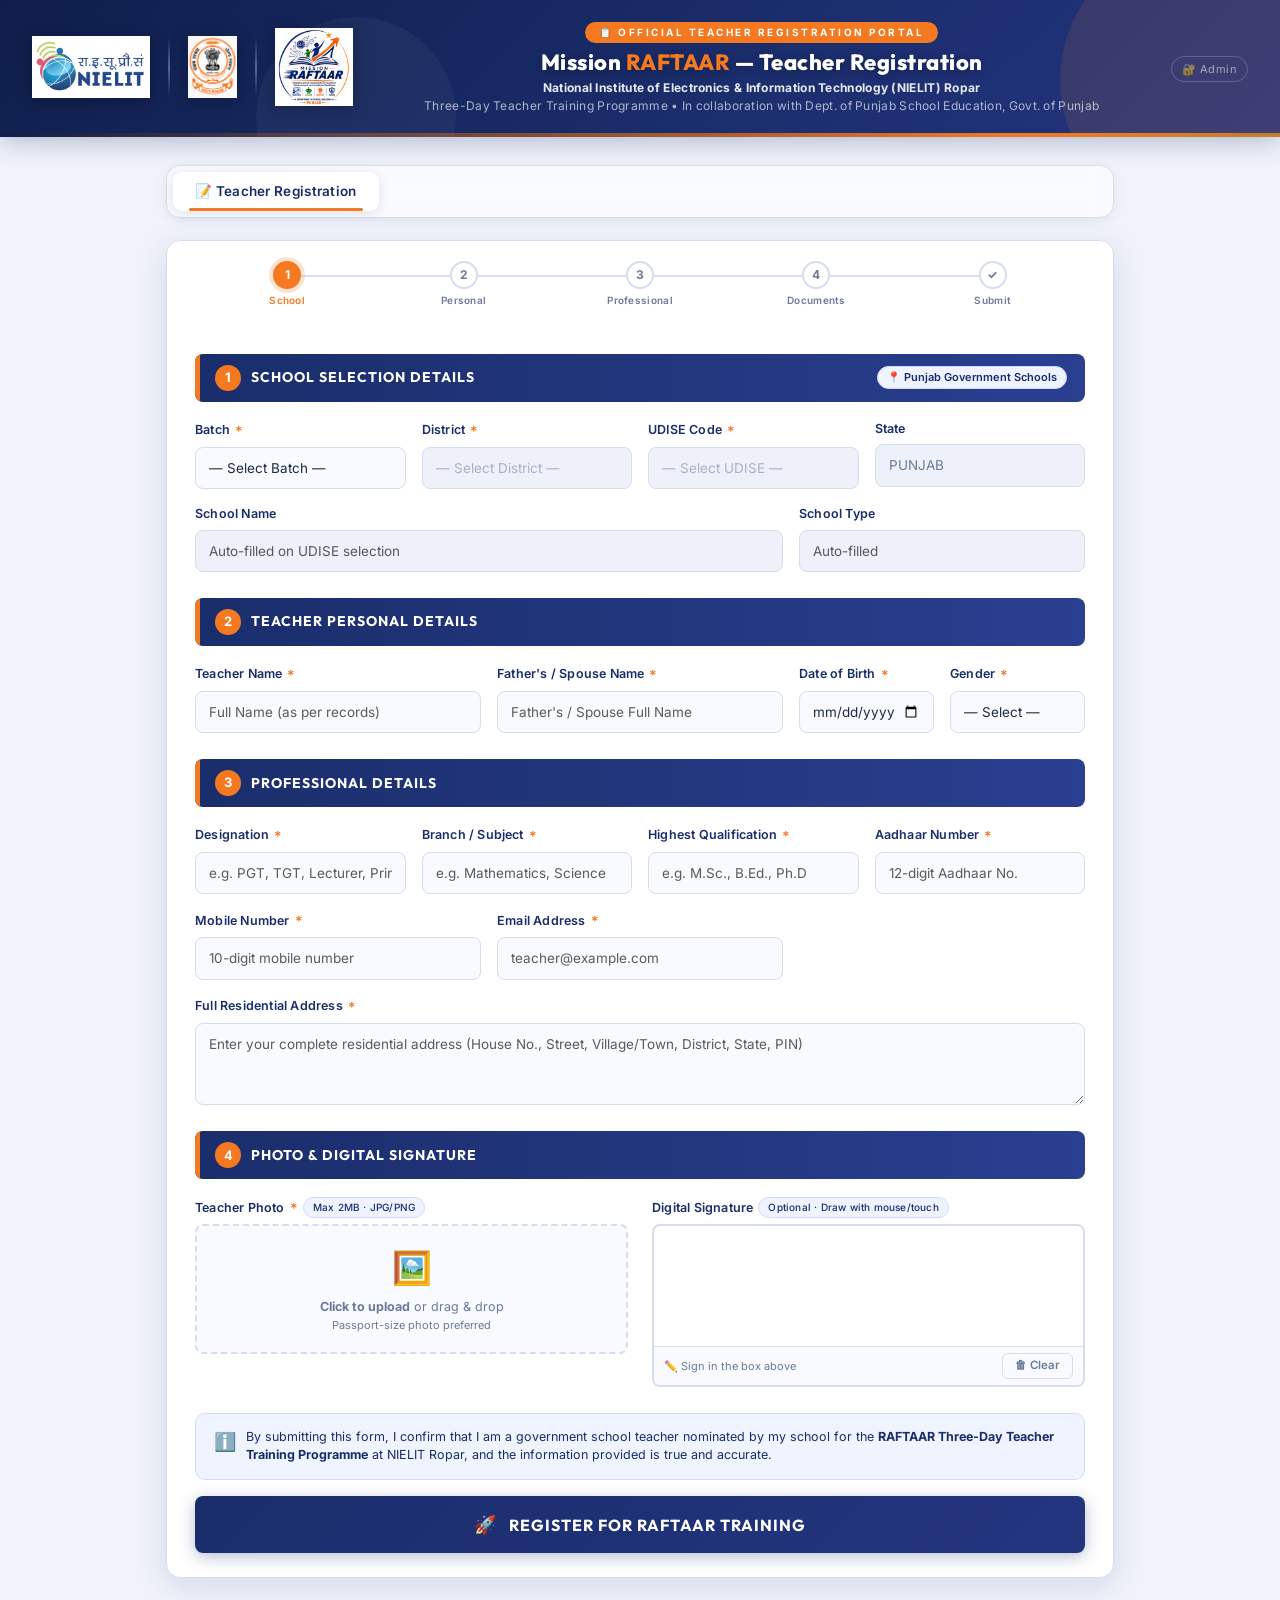
==== index.html @ 3b81f4ef "Initial commit" ====
﻿<!DOCTYPE html>
<html lang="en">

<head>
  <meta charset="UTF-8">
  <meta name="viewport" content="width=device-width, initial-scale=1.0">
  <title>Mission RAFTAAR — Teacher Registration Portal | NIELIT Ropar</title>
  <meta name="description"
    content="NIELIT Ropar — RAFTAAR (Robotics and AI Framework for Teachers' Advancement and Academia Readiness). Official teacher registration portal for Three-Day Training Programme in collaboration with Department of Punjab School Education, Govt. of Punjab.">

  <link href="https://cdn.jsdelivr.net/npm/bootstrap@5.3.0/dist/css/bootstrap.min.css" rel="stylesheet">
  <link href="style.css" rel="stylesheet">

  <script src="https://cdnjs.cloudflare.com/ajax/libs/html2pdf.js/0.10.1/html2pdf.bundle.min.js"></script>
  <script src="https://cdn.jsdelivr.net/npm/xlsx/dist/xlsx.full.min.js"></script>
</head>

<body>

  <!-- ══════════════════════════════════════════
       PAGE HEADER
  ══════════════════════════════════════════ -->
  <header class="portal-header">
    <div class="header-inner">
      <!-- Logos -->
      <div class="header-logos">
        <img src="NIELIT-Logo.png" alt="NIELIT Logo" class="nielit-logo">
        <div class="header-divider"></div>
        <img src="pbgovtlogo.png" alt="Punjab Govt Logo"
          style="height:62px; object-fit:contain; filter:drop-shadow(0 2px 8px rgba(0,0,0,0.3)); transition:transform 0.3s ease;"
          onmouseover="this.style.transform='scale(1.07)'" onmouseout="this.style.transform='scale(1)'">
        <div class="header-divider"></div>
        <img src="Raftaarlogo.png" alt="Mission Raftaar Logo" class="raftaar-logo">
      </div>

      <!-- Title -->
      <div class="header-text">
        <div class="header-badge">📋 Official Teacher Registration Portal</div>
        <div class="header-title">
          Mission <span>RAFTAAR</span> — Teacher Registration
        </div>
        <div class="header-sub">
          <strong style="color:rgba(255,255,255,0.9);">National Institute of Electronics &amp; Information Technology
            (NIELIT) Ropar</strong><br>
          Three-Day Teacher Training Programme &bull; In collaboration with Dept. of Punjab School Education, Govt. of
          Punjab
        </div>
      </div>

      <!-- Admin link (right) -->
      <div class="header-admin-link">
        <a href="#" data-bs-toggle="modal" data-bs-target="#loginModal" id="adminLoginTrigger">
          🔐 Admin
        </a>
      </div>
    </div>
    <div class="header-stripe"></div>
  </header>

  <!-- ══════════════════════════════════════════
       MAIN CONTENT
  ══════════════════════════════════════════ -->
  <main class="portal-main">
    <div id="pdfWrapper" style="position:absolute;left:-10000px;top:0;z-index:-1;opacity:1;pointer-events:none;">

      <div id="pdfTemplate" style="
           width:794px;
           height:1122px;
           overflow:hidden;
           background:#ffffff;
           color:#18233f;
           font-family:Arial,Helvetica,sans-serif;
           margin:0;
           padding:0;
           box-sizing:border-box;
           display:flex;
           flex-direction:column;
         ">

        <!-- TOP BRAND STRIPE -->
        <div
          style="height:7px;flex:0 0 7px;background:linear-gradient(90deg,#172d6b 0%,#1f4c98 42%,#f47920 72%,#2d8c3e 100%);">
        </div>

        <!-- OFFICIAL HEADER -->
        <div
          style="padding:12px 22px 10px;border-bottom:2px solid #172d6b;background:#f5f8fd;display:flex;align-items:center;gap:14px;flex:0 0 auto;">
          <div style="width:105px;height:72px;display:flex;align-items:center;justify-content:flex-start;">
            <img src="NIELIT-Logo.png" alt="NIELIT" style="max-width:100%;max-height:72px;object-fit:contain;"
              crossorigin="anonymous">
          </div>
          <div style="flex:1;text-align:center;line-height:1.3;">
            <div style="font-size:15px;font-weight:800;color:#172d6b;">National Institute of Electronics &amp;
              Information Technology (NIELIT) Ropar</div>
            <div style="font-size:8.3px;color:#56627a;margin-top:2px;text-transform:uppercase;letter-spacing:.65px;">
              Ministry of Electronics &amp; Information Technology, Government of India</div>
            <div style="font-size:8.3px;color:#56627a;margin-top:2px;">In collaboration with Department of Punjab School
              Education, Government of Punjab</div>
            <div
              style="margin:7px auto 3px;display:inline-block;background:#172d6b;color:#fff;padding:5px 20px;border-radius:3px;font-size:10.2px;font-weight:800;letter-spacing:1.65px;">
              NOMINATION FORM</div>
            <div style="font-size:8.7px;color:#f47920;font-weight:700;">RAFTAAR —Robotics &amp; AI Framework for
              Teachers' Advancement &amp; Academia Readiness</div>
            <div style="font-size:7.5px;color:#5d6980;margin-top:1px;">Three-Day Teacher Training Programme</div>
          </div>
          <div style="width:105px;height:72px;display:flex;align-items:center;justify-content:flex-end;">
            <img src="pbgovtlogo.png" alt="Punjab Government" style="max-width:90px;max-height:72px;object-fit:contain;"
              crossorigin="anonymous">
          </div>
        </div>

        <!-- DOCUMENT META -->
        <div
          style="margin:10px 22px 0;border:1px solid #cfd8e8;border-radius:3px;overflow:hidden;display:grid;grid-template-columns:1.25fr .75fr 1fr;background:#fff;">
          <div style="padding:7px 11px;background:#eef3fb;border-right:1px solid #cfd8e8;">
            <div style="font-size:7.2px;color:#6b768c;text-transform:uppercase;letter-spacing:1px;font-weight:700;">
              Submission ID</div>
            <div id="pdfId" style="font-size:12.2px;color:#172d6b;font-weight:800;margin-top:2px;"></div>
          </div>
          <div style="padding:7px 11px;background:#fff8f1;border-right:1px solid #cfd8e8;">
            <div style="font-size:7.2px;color:#6b768c;text-transform:uppercase;letter-spacing:1px;font-weight:700;">
              Training Batch</div>
            <div id="pdfBatch" style="font-size:12.2px;color:#e26d12;font-weight:800;margin-top:2px;"></div>
          </div>
          <div style="padding:7px 11px;background:#f1faf3;display:flex;align-items:center;justify-content:center;">
            <div
              style="font-size:7.8px;color:#2d8c3e;text-transform:uppercase;letter-spacing:1px;font-weight:800;text-align:center;">
              Implementation Partner - NIELIT Ropar</div>
          </div>
        </div>

        <!-- BODY -->
        <div style="padding:14px 22px 14px;display:flex;flex-direction:column;gap:16px;flex:1;min-height:0;">

          <!-- PERSONAL DETAILS + PHOTO -->
          <div style="display:grid;grid-template-columns:1fr 124px;gap:10px;">
            <div style="border:1px solid #cbd6e7;border-radius:3px;overflow:hidden;">
              <div
                style="background:#172d6b;color:#fff;padding:8px 12px;font-size:11px;font-weight:800;letter-spacing:1.45px;text-transform:uppercase;">
                01 &nbsp; Personal Details</div>
              <table style="width:100%;border-collapse:collapse;font-size:12px;">
                <tr style="background:#f5f8fc;">
                  <td
                    style="width:31%;padding:10px 10px;border-bottom:1px solid #d9e1ed;border-right:1px solid #d9e1ed;font-weight:700;color:#4a566c;">
                    Teacher Name</td>
                  <td id="pdfName"
                    style="padding:10px 10px;border-bottom:1px solid #d9e1ed;font-weight:800;color:#172d6b;"></td>
                </tr>
                <tr>
                  <td
                    style="padding:10px 10px;border-bottom:1px solid #d9e1ed;border-right:1px solid #d9e1ed;font-weight:700;color:#4a566c;">
                    Father's / Spouse Name</td>
                  <td id="pdfFather" style="padding:10px 10px;border-bottom:1px solid #d9e1ed;"></td>
                </tr>
                <tr style="background:#f5f8fc;">
                  <td
                    style="padding:10px 10px;border-bottom:1px solid #d9e1ed;border-right:1px solid #d9e1ed;font-weight:700;color:#4a566c;">
                    Date of Birth</td>
                  <td id="pdfDob" style="padding:10px 10px;border-bottom:1px solid #d9e1ed;"></td>
                </tr>
                <tr>
                  <td style="padding:10px 10px;border-right:1px solid #d9e1ed;font-weight:700;color:#4a566c;">Gender
                  </td>
                  <td id="pdfGender" style="padding:10px 10px;"></td>
                </tr>
              </table>
            </div>
            <!-- CANDIDATE PHOTO -->
            <div style="border:1px solid #cbd6e7;border-radius:3px;padding:5px;background:#fbfcff;text-align:center;">
              <div
                style="height:160px;border:1.8px solid #172d6b;background:#edf2fa;overflow:hidden;display:flex;align-items:center;justify-content:center;">
                <img id="pdfPhoto" src="" alt="Candidate Photo"
                  style="width:100%;height:100%;object-fit:cover;display:none;">
                <div id="pdfPhotoPlaceholder" style="font-size:8px;color:#6b768c;font-weight:700;letter-spacing:1px;">
                  CANDIDATE PHOTO</div>
              </div>
              <div style="font-size:7.4px;color:#172d6b;font-weight:800;letter-spacing:1.2px;margin-top:4px;">PHOTOGRAPH
              </div>
            </div>
          </div>

          <!-- PROFESSIONAL DETAILS -->
          <div style="border:1px solid #f0c49e;border-radius:3px;overflow:hidden;">
            <div
              style="background:#f47920;color:#fff;padding:8px 12px;font-size:11px;font-weight:800;letter-spacing:1.45px;text-transform:uppercase;">
              02 &nbsp; Professional Details</div>
            <table style="width:100%;border-collapse:collapse;font-size:11.5px;">
              <tr style="background:#fff9f3;">
                <td
                  style="width:17%;padding:10px 10px;border-bottom:1px solid #f1d8c0;border-right:1px solid #f1d8c0;font-weight:700;color:#4a566c;">
                  Designation</td>
                <td id="pdfDesignation"
                  style="width:33%;padding:10px 10px;border-bottom:1px solid #f1d8c0;border-right:1px solid #f1d8c0;">
                </td>
                <td
                  style="width:17%;padding:10px 10px;border-bottom:1px solid #f1d8c0;border-right:1px solid #f1d8c0;font-weight:700;color:#4a566c;">
                  Branch / Subject</td>
                <td id="pdfSubject" style="width:33%;padding:10px 10px;border-bottom:1px solid #f1d8c0;"></td>
              </tr>
              <tr>
                <td
                  style="padding:10px 10px;border-bottom:1px solid #f1d8c0;border-right:1px solid #f1d8c0;font-weight:700;color:#4a566c;">
                  Highest Qualification</td>
                <td id="pdfQualification"
                  style="padding:10px 10px;border-bottom:1px solid #f1d8c0;border-right:1px solid #f1d8c0;"></td>
                <td
                  style="padding:10px 10px;border-bottom:1px solid #f1d8c0;border-right:1px solid #f1d8c0;font-weight:700;color:#4a566c;">
                  Aadhaar No.</td>
                <td id="pdfAadhaar" style="padding:10px 10px;border-bottom:1px solid #f1d8c0;"></td>
              </tr>
              <tr style="background:#fff9f3;">
                <td
                  style="padding:10px 10px;border-bottom:1px solid #f1d8c0;border-right:1px solid #f1d8c0;font-weight:700;color:#4a566c;">
                  Mobile Number</td>
                <td id="pdfMobile"
                  style="padding:10px 10px;border-bottom:1px solid #f1d8c0;border-right:1px solid #f1d8c0;"></td>
                <td
                  style="padding:10px 10px;border-bottom:1px solid #f1d8c0;border-right:1px solid #f1d8c0;font-weight:700;color:#4a566c;">
                  Email Address</td>
                <td id="pdfEmail" style="padding:10px 10px;border-bottom:1px solid #f1d8c0;"></td>
              </tr>
              <tr>
                <td style="padding:10px 10px;border-right:1px solid #f1d8c0;font-weight:700;color:#4a566c;">Full Address
                </td>
                <td id="pdfAddress" colspan="3" style="padding:10px 10px;"></td>
              </tr>
            </table>
          </div>

          <!-- SCHOOL DETAILS -->
          <div style="border:1px solid #cbd6e7;border-radius:3px;overflow:hidden;">
            <div
              style="background:#172d6b;color:#fff;padding:8px 12px;font-size:11px;font-weight:800;letter-spacing:1.45px;text-transform:uppercase;">
              03 &nbsp; School &amp; Location Details</div>
            <table style="width:100%;border-collapse:collapse;font-size:11.5px;">
              <tr style="background:#f5f8fc;">
                <td
                  style="width:17%;padding:10px 10px;border-bottom:1px solid #d9e1ed;border-right:1px solid #d9e1ed;font-weight:700;color:#4a566c;">
                  State</td>
                <td
                  style="width:33%;padding:10px 10px;border-bottom:1px solid #d9e1ed;border-right:1px solid #d9e1ed;font-weight:700;">
                  PUNJAB</td>
                <td
                  style="width:17%;padding:10px 10px;border-bottom:1px solid #d9e1ed;border-right:1px solid #d9e1ed;font-weight:700;color:#4a566c;">
                  District</td>
                <td id="pdfDistrict"
                  style="width:33%;padding:10px 10px;border-bottom:1px solid #d9e1ed;font-weight:800;color:#172d6b;">
                </td>
              </tr>
              <tr>
                <td
                  style="padding:10px 10px;border-bottom:1px solid #d9e1ed;border-right:1px solid #d9e1ed;font-weight:700;color:#4a566c;">
                  UDISE Code</td>
                <td id="pdfUdise"
                  style="padding:10px 10px;border-bottom:1px solid #d9e1ed;border-right:1px solid #d9e1ed;font-family:monospace;">
                </td>
                <td
                  style="padding:10px 10px;border-bottom:1px solid #d9e1ed;border-right:1px solid #d9e1ed;font-weight:700;color:#4a566c;">
                  School Type</td>
                <td id="pdfSchoolType" style="padding:10px 10px;border-bottom:1px solid #d9e1ed;"></td>
              </tr>
              <tr style="background:#f5f8fc;">
                <td style="padding:10px 10px;border-right:1px solid #d9e1ed;font-weight:700;color:#4a566c;">School Name
                </td>
                <td id="pdfSchoolName" colspan="3" style="padding:10px 10px;font-weight:800;color:#172d6b;"></td>
              </tr>
            </table>
          </div>

          <!-- DECLARATION + SIGNATURE -->
          <div
            style="border:1px solid #cbd6e7;border-radius:3px;overflow:hidden;display:flex;flex-direction:column;flex:1;min-height:0;">
            <div
              style="background:#172d6b;color:#fff;padding:8px 12px;font-size:11px;font-weight:800;letter-spacing:1.45px;text-transform:uppercase;flex:0 0 auto;">
              04 &nbsp; Declaration &amp; Candidate Signature</div>
            <div style="flex:1;display:flex;gap:18px;padding:14px 16px;background:#fafcff;min-height:0;">
              <div style="flex:1;font-size:11.5px;line-height:1.72;color:#364157;align-self:flex-end;">
                <div style="font-weight:800;color:#172d6b;font-size:12px;margin-bottom:6px;">Candidate Declaration</div>
                <p style="margin:0 0 8px;">I hereby declare that the information provided above is true and correct to
                  the best of my knowledge. I am a government school teacher duly nominated by my school for the
                  <strong>RAFTAAR Three-Day Teacher Training Programme</strong> at NIELIT Ropar. I consent to the use of
                  this information for official training records.
                </p>
                <p style="margin:0;color:#667188;font-size:9.5px;">This is a system-generated document. The candidate's
                  captured signature is shown for record purposes; no physical signature is required for verification
                  purposes.</p>
              </div>
              <div style="width:205px;display:flex;flex-direction:column;justify-content:flex-end;align-items:center;">
                <div style="font-size:7.6px;color:#69758a;font-weight:700;letter-spacing:.8px;margin-bottom:4px;">
                  DIGITAL RECORD OF CANDIDATE SIGNATURE</div>
                <div
                  style="width:210px;height:90px;border:1.5px solid #172d6b;background:#fff;display:flex;align-items:center;justify-content:center;overflow:hidden;border-radius:3px;">
                  <img id="pdfSig" src="" alt="Candidate Signature"
                    style="max-width:206px;max-height:86px;object-fit:contain;display:none;">
                  <div id="pdfSigPlaceholder" style="font-size:7.8px;color:#8a95a8;font-weight:700;text-align:center;">
                    SIGNATURE NOT AVAILABLE</div>
                </div>
                <div
                  style="width:210px;border-top:1px solid #172d6b;margin-top:5px;padding-top:4px;text-align:center;font-size:8px;color:#172d6b;font-weight:800;letter-spacing:.8px;">
                  Candidate's Signature</div>
              </div>
            </div>
          </div>

        </div><!-- /body -->

        <!-- FOOTER -->
        <div style="background:#172d6b;color:#fff;text-align:center;font-size:7.8px;padding:10px 12px;flex:0 0 auto;">
          <strong>NIELIT Ropar • RAFTAAR Teacher Training Programme • Punjab School Education Dept.</strong>
          &nbsp;|&nbsp; System-generated nomination record &nbsp;|&nbsp; nielit.in
        </div>
        <div style="height:5px;flex:0 0 5px;background:linear-gradient(90deg,#f47920,#2d8c3e,#172d6b);"></div>

      </div>
    </div>


    <!-- TAB BAR -->
    <ul class="portal-tabs nav" id="portalTab" role="tablist">
      <li class="nav-item">
        <button class="nav-link active" id="form-tab" data-bs-toggle="tab" data-bs-target="#form-pane" role="tab">
          📝 Teacher Registration
        </button>
      </li>
      <li class="nav-item d-none" id="adminTabContainer">
        <button class="nav-link" id="admin-tab" data-bs-toggle="tab" data-bs-target="#admin-pane" role="tab"
          onclick="loadSubmissions()">
          🛡️ Admin Panel
        </button>
      </li>
    </ul>

    <!-- =========================================================
       PROFESSIONAL NOMINATION PDF — A4 SINGLE PAGE
       Rendered only when Admin clicks "PDF"
  ========================================================== -->

    <!-- TAB CONTENT -->
    <div class="tab-content" id="portalTabContent">

      <!-- ══ NOMINATION FORM PANE ══ -->
      <div class="tab-pane fade show active" id="form-pane" role="tabpanel">
        <div class="form-card">

          <!-- Progress Steps -->
          <div style="padding: 20px 28px 0;">
            <div class="steps-row" id="stepsRow">
              <div class="step-item active" id="step1">
                <div class="step-dot">1</div>
                <span class="step-label">School</span>
              </div>
              <div class="step-item" id="step2">
                <div class="step-dot">2</div>
                <span class="step-label">Personal</span>
              </div>
              <div class="step-item" id="step3">
                <div class="step-dot">3</div>
                <span class="step-label">Professional</span>
              </div>
              <div class="step-item" id="step4">
                <div class="step-dot">4</div>
                <span class="step-label">Documents</span>
              </div>
              <div class="step-item" id="step5">
                <div class="step-dot">✓</div>
                <span class="step-label">Submit</span>
              </div>
            </div>
          </div>

          <div class="form-body">
            <form id="nominationForm" novalidate>

              <!-- ─── SECTION 1: School ─── -->
              <div class="section-block reveal" id="secSchool">
                <div class="section-header">
                  <div class="step-num">1</div>
                  <h5>School Selection Details</h5>
                  <span class="info-tag ms-auto">📍 Punjab Government Schools</span>
                </div>
                <div class="row g-3 mb-2">
                  <div class="col-md-3">
                    <label class="form-label">Batch <span class="req">*</span></label>
                    <select class="form-select" id="batchId" required>
                      <option value="">— Select Batch —</option>
                      <option value="BATCH-1">Batch-1</option>
                      <option value="BATCH-2">Batch-2</option>
                      <option value="BATCH-3">Batch-3</option>
                      <option value="BATCH-4">Batch-4</option>
                      <option value="BATCH-5">Batch-5</option>
                      <option value="BATCH-6">Batch-6</option>
                      <option value="BATCH-7">Batch-7</option>
                      <option value="BATCH-8">Batch-8</option>
                      <option value="BATCH-9">Batch-9</option>
                      <option value="BATCH-10">Batch-10</option>
                      <option value="BATCH-11">Batch-11</option>
                      <option value="BATCH-12">Batch-12</option>
                      <option value="BATCH-13">Batch-13</option>
                      <option value="BATCH-14">Batch-14</option>
                      <option value="BATCH-15">Batch-15</option>
                      <option value="BATCH-16">Batch-16</option>
                    </select>
                    <span class="field-error hidden" id="err-batch">Please select a batch.</span>
                  </div>
                  <div class="col-md-3">
                    <label class="form-label">District <span class="req">*</span></label>
                    <select class="form-select" id="districtSelect" required disabled>
                      <option value="">— Select District —</option>
                    </select>
                    <span class="field-error hidden" id="err-district">Please select a district.</span>
                  </div>
                  <div class="col-md-3">
                    <label class="form-label">UDISE Code <span class="req">*</span></label>
                    <select class="form-select" id="udiseSelect" required disabled>
                      <option value="">— Select UDISE —</option>
                    </select>
                    <span class="field-error hidden" id="err-udise">Please select a UDISE code.</span>
                  </div>
                  <div class="col-md-3">
                    <label class="form-label">State</label>
                    <input type="text" class="form-control" value="PUNJAB" readonly id="state">
                  </div>
                  <div class="col-md-8">
                    <label class="form-label">School Name</label>
                    <input type="text" class="form-control" id="schoolName" readonly
                      placeholder="Auto-filled on UDISE selection">
                  </div>
                  <div class="col-md-4">
                    <label class="form-label">School Type</label>
                    <input type="text" class="form-control" id="schoolType" readonly placeholder="Auto-filled">
                  </div>
                </div>
              </div>

              <!-- ─── SECTION 2: Teacher Personal Details ─── -->
              <div class="section-block reveal" id="secStudent" style="transition-delay:0.1s;">
                <div class="section-header">
                  <div class="step-num">2</div>
                  <h5>Teacher Personal Details</h5>
                </div>
                <div class="row g-3">
                  <div class="col-md-4">
                    <label class="form-label">Teacher Name <span class="req">*</span></label>
                    <input type="text" class="form-control" id="candidateName" required
                      placeholder="Full Name (as per records)">
                    <span class="field-error hidden" id="err-name">Enter full name (letters only, min 3
                      characters).</span>
                  </div>
                  <div class="col-md-4">
                    <label class="form-label">Father's / Spouse Name <span class="req">*</span></label>
                    <input type="text" class="form-control" id="fatherName" required
                      placeholder="Father's / Spouse Full Name">
                    <span class="field-error hidden" id="err-father">Enter father's / spouse name (min 3
                      characters).</span>
                  </div>
                  <div class="col-md-2">
                    <label class="form-label">Date of Birth <span class="req">*</span></label>
                    <input type="date" class="form-control" id="dob" required>
                    <span class="field-error hidden" id="err-dob">Please enter a valid date of birth.</span>
                  </div>
                  <div class="col-md-2">
                    <label class="form-label">Gender <span class="req">*</span></label>
                    <select class="form-select" id="gender" required>
                      <option value="">— Select —</option>
                      <option value="Male">Male</option>
                      <option value="Female">Female</option>
                    </select>
                    <span class="field-error hidden" id="err-gender">Please select gender.</span>
                  </div>
                </div>
              </div>

              <!-- ─── SECTION 3: Professional Details ─── -->
              <div class="section-block reveal" id="secProfessional" style="transition-delay:0.15s;">
                <div class="section-header">
                  <div class="step-num">3</div>
                  <h5>Professional Details</h5>
                </div>
                <div class="row g-3">
                  <div class="col-md-3">
                    <label class="form-label">Designation <span class="req">*</span></label>
                    <input type="text" class="form-control" id="designation" required
                      placeholder="e.g. PGT, TGT, Lecturer, Principal">
                    <span class="field-error hidden" id="err-designation">Please enter your designation (min 2
                      characters).</span>
                  </div>
                  <div class="col-md-3">
                    <label class="form-label">Branch / Subject <span class="req">*</span></label>
                    <input type="text" class="form-control" id="subject" required
                      placeholder="e.g. Mathematics, Science">
                    <span class="field-error hidden" id="err-subject">Please enter branch / subject taught.</span>
                  </div>
                  <div class="col-md-3">
                    <label class="form-label">Highest Qualification <span class="req">*</span></label>
                    <input type="text" class="form-control" id="qualification" required
                      placeholder="e.g. M.Sc., B.Ed., Ph.D">
                    <span class="field-error hidden" id="err-qualification">Please enter your highest qualification (min
                      2 characters).</span>
                  </div>
                  <div class="col-md-3">
                    <label class="form-label">Aadhaar Number <span class="req">*</span></label>
                    <input type="text" class="form-control" id="aadhaar" required placeholder="12-digit Aadhaar No."
                      maxlength="12" pattern="[0-9]{12}" inputmode="numeric">
                    <span class="field-error hidden" id="err-aadhaar">Aadhaar must be exactly 12 digits (numbers
                      only).</span>
                  </div>
                  <div class="col-md-4">
                    <label class="form-label">Mobile Number <span class="req">*</span></label>
                    <input type="tel" class="form-control" id="mobile" required placeholder="10-digit mobile number"
                      maxlength="10" pattern="[6-9][0-9]{9}" inputmode="numeric">
                    <span class="field-error hidden" id="err-mobile">Enter a valid 10-digit mobile number starting with
                      6–9.</span>
                  </div>
                  <div class="col-md-4">
                    <label class="form-label">Email Address <span class="req">*</span></label>
                    <input type="email" class="form-control" id="email" required placeholder="teacher@example.com">
                    <span class="field-error hidden" id="err-email">Enter a valid email address.</span>
                  </div>
                  <div class="col-12">
                    <label class="form-label">Full Residential Address <span class="req">*</span></label>
                    <textarea class="form-control" id="address" rows="3" required
                      placeholder="Enter your complete residential address (House No., Street, Village/Town, District, State, PIN)"></textarea>
                    <span class="field-error hidden" id="err-address">Please enter your full address (min 10
                      characters).</span>
                  </div>
                </div>
              </div>

              <!-- ─── SECTION 4: Documents ─── -->
              <div class="section-block reveal" id="secDocs" style="transition-delay:0.2s;">
                <div class="section-header">
                  <div class="step-num">4</div>
                  <h5>Photo &amp; Digital Signature</h5>
                </div>
                <div class="row g-4">
                  <!-- Photo Upload -->
                  <div class="col-md-6">
                    <label class="form-label">Teacher Photo <span class="req">*</span>
                      <span class="info-tag" style="font-weight:500; font-size:10px;">Max 2MB · JPG/PNG</span>
                    </label>
                    <div class="photo-upload-zone" id="photoZone">
                      <input type="file" id="photoInput" accept="image/*" required>
                      <div class="photo-upload-icon">🖼️</div>
                      <p><strong>Click to upload</strong> or drag &amp; drop</p>
                      <p style="font-size:11px;">Passport-size photo preferred</p>
                      <div class="upload-name" id="uploadName"></div>
                      <img class="photo-preview-img" id="photoPreview" alt="Preview">
                    </div>
                    <span class="field-error hidden" id="err-photo">Please upload a photo (JPG/PNG, max 2MB).</span>
                  </div>
                  <!-- Signature -->
                  <div class="col-md-6">
                    <label class="form-label">Digital Signature
                      <span class="info-tag" style="font-weight:500; font-size:10px;">Optional · Draw with
                        mouse/touch</span>
                    </label>
                    <div class="sig-wrapper" id="sigWrapper">
                      <canvas id="canvas-sig" width="460" height="120"></canvas>
                      <div class="sig-footer">
                        <small>✏️ Sign in the box above</small>
                        <button type="button" class="btn-clear-sig" onclick="clearSignature()">🗑 Clear</button>
                      </div>
                    </div>
                    <span class="field-error hidden" id="err-sig">Please draw your signature in the box above.</span>
                  </div>
                </div>
              </div>

              <!-- ─── SUBMIT ─── -->
              <div class="reveal" style="transition-delay:0.35s;">
                <!-- Validation error banner -->
                <div class="validation-banner" id="validationBanner">
                  <span class="validation-banner-icon">🚫</span>
                  <span id="validationBannerMsg">Please fix the errors above before submitting.</span>
                </div>
                <div
                  style="background:#f0f4ff; border:1px solid #d0daff; border-radius:10px; padding:14px 18px; margin-bottom:16px; font-size:12.5px; color:#1a2d6b; display:flex; align-items:flex-start; gap:10px;">
                  <span style="font-size:18px; flex-shrink:0;">ℹ️</span>
                  <span>By submitting this form, I confirm that I am a government school teacher nominated by my school
                    for the <strong>RAFTAAR Three-Day Teacher Training Programme</strong> at NIELIT Ropar, and the
                    information provided is true and accurate.</span>
                </div>
                <button type="submit" class="btn-submit" id="submitBtn">
                  <span class="btn-icon">🚀</span> Register for RAFTAAR Training
                </button>
              </div>


            </form>
          </div><!-- /form-body -->
        </div><!-- /form-card -->
      </div><!-- /form-pane -->

      <!-- ══ ADMIN PANEL PANE ══ -->
      <div class="tab-pane fade" id="admin-pane" role="tabpanel">
        <div class="admin-card">
          <div class="admin-header">
            <h5>🛡️ Admin Dashboard
              <span style="font-size:12px; font-weight:400; color:rgba(255,255,255,0.6);">— Nomination Records</span>
            </h5>
            <div class="admin-controls">
              <select class="form-select" id="batchFilter" onchange="filterSubmissions()">
                <option value="ALL">All Batches</option>
              </select>
              <button class="btn-excel" onclick="exportExcel()">📊 Export Excel</button>
              <button class="btn-logout" onclick="logoutAdmin()">↩ Logout</button>
            </div>
          </div>

          <!-- Count Statistics Bar -->
          <div id="adminStatsBar"
            style="display:none; padding:14px 20px; background:linear-gradient(135deg,#0f1e4a 0%,#1a2d6b 100%); border-bottom:1px solid rgba(255,255,255,0.08); flex-wrap:wrap; gap:10px; align-items:center;">
            <div id="statTotal"
              style="background:rgba(255,255,255,0.08); border:1px solid rgba(255,255,255,0.15); border-radius:8px; padding:8px 16px; color:#fff; font-size:13px; font-weight:600; display:flex; align-items:center; gap:8px;">
              <span style="font-size:16px;">👥</span>
              <span>Total: <span id="statTotalCount"
                  style="color:#f47920; font-size:16px; font-weight:700;">0</span></span>
            </div>
            <div id="statBatchInfo" style="color:rgba(255,255,255,0.6); font-size:12px; padding:8px 0; flex:1;"></div>
          </div>

          <div class="admin-table-wrap">
            <table class="admin-table">
              <thead>
                <tr>
                  <th style="text-align:center; width:50px;">Sr. No.</th>
                  <th>Submission ID</th>
                  <th>Batch</th>
                  <th>Candidate Name</th>
                  <th>District</th>
                  <th>School Name</th>
                  <th style="text-align:center;">Actions</th>
                </tr>
              </thead>
              <tbody id="adminTableBody">
                <tr>
                  <td colspan="7" style="text-align:center; padding:30px; color:#9aa3bf;">Loading submissions...</td>
                </tr>
              </tbody>
            </table>
          </div>
        </div>
      </div><!-- /admin-pane -->

    </div><!-- /tab-content -->
  </main>

  <!-- ══════════════════════════════════════════
       ADMIN LOGIN MODAL
  ══════════════════════════════════════════ -->
  <div class="modal fade" id="loginModal" tabindex="-1" aria-hidden="true">
    <div class="modal-dialog modal-dialog-centered modal-sm">
      <div class="modal-content">
        <div class="login-modal-header">
          <div style="display:flex; align-items:center; justify-content:space-between;">
            <h5 class="modal-title">🔐 Admin Login</h5>
            <button type="button" class="btn-close" data-bs-dismiss="modal" aria-label="Close"
              style="filter:invert(1) opacity(0.7);"></button>
          </div>
        </div>
        <div class="login-modal-body">
          <form id="loginForm">
            <div class="mb-3">
              <label class="form-label" style="font-weight:600; font-size:12.5px; color:#1a2d6b;">Admin ID</label>
              <input type="text" class="form-control" id="adminId" required placeholder="Enter admin ID">
            </div>
            <div class="mb-4">
              <label class="form-label" style="font-weight:600; font-size:12.5px; color:#1a2d6b;">Password</label>
              <input type="password" class="form-control" id="adminPass" required placeholder="••••••••">
            </div>
            <button type="submit" class="btn-login">Login to Dashboard</button>
          </form>
        </div>
      </div>
    </div>
  </div>

  <!-- ══════════════════════════════════════════
       PDF TEMPLATE (hidden off-screen) — A4 Single Page
  ══════════════════════════════════════════ -->
  <div id="pdfWrapper" style="position:fixed;top:0;left:0;z-index:-9999;opacity:0;pointer-events:none;">
    <div id="pdfTemplate"
      style="width:794px;height:1122px;overflow:hidden;font-family:Arial,Helvetica,sans-serif;background:#fff;margin:0;padding:0;box-sizing:border-box;display:flex;flex-direction:column;">

      <!-- TOP GRADIENT BAR -->
      <div style="background:linear-gradient(90deg,#1a2d6b,#0a5ea8,#1a8fc1);height:8px;flex-shrink:0;"></div>

      <!-- HEADER -->
      <div
        style="display:flex;align-items:center;padding:10px 22px 9px;border-bottom:2.5px solid #1a2d6b;background:#eef3fc;gap:12px;flex-shrink:0;">
        <img src="NIELIT-Logo.png" alt="NIELIT" style="height:64px;object-fit:contain;flex-shrink:0;"
          crossorigin="anonymous">
        <div style="flex:1;text-align:center;line-height:1.35;">
          <div style="font-size:14.5px;font-weight:700;color:#1a2d6b;letter-spacing:0.2px;">National Institute of
            Electronics &amp; Information Technology (NIELIT) Ropar</div>
          <div style="font-size:8.5px;color:#555;text-transform:uppercase;letter-spacing:0.8px;margin:2px 0;">Ministry
            of Electronics &amp; Information Technology, Govt. of India</div>
          <div style="font-size:8.5px;color:#444;margin:2px 0;">In collaboration with Dept. of Punjab School Education,
            Govt. of Punjab</div>
          <div
            style="margin-top:6px;display:inline-block;background:#1a2d6b;color:#fff;font-size:10px;font-weight:700;letter-spacing:2px;padding:4px 22px;border-radius:2px;">
            TEACHER NOMINATION — RAFTAAR TRAINING PROGRAMME</div>
          <div style="font-size:8.5px;color:#f47920;margin-top:3px;font-weight:600;">Robotics &amp; AI Framework for
            Teachers' Advancement &amp; Academia Readiness &bull; Three-Day Programme</div>
        </div>
        <img src="pbgovtlogo.png" alt="Punjab Govt" style="height:70px;object-fit:contain;flex-shrink:0;"
          crossorigin="anonymous">
      </div>

      <!-- REFERENCE ROW -->
      <div style="display:flex;border-bottom:1px solid #cdd8ea;flex-shrink:0;">
        <div style="flex:1;background:#eef3fa;border-right:1px solid #cdd8ea;padding:6px 14px;">
          <div style="font-size:7.5px;color:#666;text-transform:uppercase;letter-spacing:0.8px;">Submission ID</div>
          <div id="pdfId" style="font-size:12px;font-weight:700;color:#1a2d6b;"></div>
        </div>
        <div style="flex:1;background:#fff9f3;border-right:1px solid #cdd8ea;padding:6px 14px;">
          <div style="font-size:7.5px;color:#666;text-transform:uppercase;letter-spacing:0.8px;">Batch</div>
          <div id="pdfBatch" style="font-size:12px;font-weight:700;color:#f47920;"></div>
        </div>
        <div style="flex:1;background:#f0fbf3;padding:6px 14px;">
          <div style="font-size:7.5px;color:#666;text-transform:uppercase;letter-spacing:0.8px;">Date Generated</div>
          <div id="pdfDate" style="font-size:12px;font-weight:700;color:#2d8c3e;"></div>
        </div>
      </div>

      <!-- MAIN BODY — flex:1 fills all remaining height -->
      <div style="flex:1;display:flex;flex-direction:column;padding:10px 22px 8px;gap:8px;overflow:hidden;">

        <!-- PERSONAL DETAILS + PHOTO -->
        <div style="display:flex;gap:10px;">
          <div style="flex:1;">
            <div
              style="background:#1a2d6b;color:#fff;font-size:8.5px;font-weight:700;letter-spacing:1.8px;padding:4px 10px;text-transform:uppercase;">
              👤 Personal Details</div>
            <table style="width:100%;border-collapse:collapse;font-size:10px;border:1px solid #b0c4de;">
              <tr style="background:#f4f7fc;">
                <td
                  style="padding:5px 9px;font-weight:600;width:36%;border-bottom:1px solid #d0daea;border-right:1px solid #d0daea;color:#444;">
                  Teacher Name</td>
                <td id="pdfName"
                  style="padding:5px 9px;font-weight:700;color:#1a2d6b;border-bottom:1px solid #d0daea;font-size:10.5px;">
                </td>
              </tr>
              <tr>
                <td
                  style="padding:5px 9px;font-weight:600;border-bottom:1px solid #d0daea;border-right:1px solid #d0daea;color:#444;">
                  Father's / Spouse Name</td>
                <td id="pdfFather" style="padding:5px 9px;border-bottom:1px solid #d0daea;"></td>
              </tr>
              <tr style="background:#f4f7fc;">
                <td
                  style="padding:5px 9px;font-weight:600;border-bottom:1px solid #d0daea;border-right:1px solid #d0daea;color:#444;">
                  Date of Birth</td>
                <td id="pdfDob" style="padding:5px 9px;border-bottom:1px solid #d0daea;"></td>
              </tr>
              <tr>
                <td style="padding:5px 9px;font-weight:600;border-right:1px solid #d0daea;color:#444;">Gender</td>
                <td id="pdfGender" style="padding:5px 9px;"></td>
              </tr>
            </table>
          </div>
          <!-- Photo Box -->
          <div style="text-align:center;flex-shrink:0;">
            <div
              style="border:2px solid #1a2d6b;width:100px;height:124px;overflow:hidden;background:#e8eef8;display:flex;align-items:center;justify-content:center;border-radius:3px;">
              <img id="pdfPhoto" src="" alt="Photo" style="width:100%;height:100%;object-fit:cover;"
                crossorigin="anonymous">
            </div>
            <div style="font-size:8px;color:#333;margin-top:3px;font-weight:700;letter-spacing:1.2px;">PHOTO</div>
          </div>
        </div>

        <!-- PROFESSIONAL DETAILS -->
        <div>
          <div
            style="background:#f47920;color:#fff;font-size:8.5px;font-weight:700;letter-spacing:1.8px;padding:4px 10px;text-transform:uppercase;">
            🎓 Professional Details</div>
          <table style="width:100%;border-collapse:collapse;font-size:10px;border:1px solid #fdd5b0;">
            <tr style="background:#fff9f3;">
              <td
                style="padding:5px 9px;font-weight:600;width:18%;border-bottom:1px solid #fdd5b0;border-right:1px solid #fdd5b0;color:#444;">
                Designation</td>
              <td id="pdfDesignation"
                style="padding:5px 9px;width:32%;border-bottom:1px solid #fdd5b0;border-right:1px solid #fdd5b0;"></td>
              <td
                style="padding:5px 9px;font-weight:600;width:18%;border-bottom:1px solid #fdd5b0;border-right:1px solid #fdd5b0;color:#444;">
                Branch / Subject</td>
              <td id="pdfSubject" style="padding:5px 9px;width:32%;border-bottom:1px solid #fdd5b0;"></td>
            </tr>
            <tr>
              <td
                style="padding:5px 9px;font-weight:600;border-bottom:1px solid #fdd5b0;border-right:1px solid #fdd5b0;color:#444;">
                Qualification</td>
              <td id="pdfQualification"
                style="padding:5px 9px;border-bottom:1px solid #fdd5b0;border-right:1px solid #fdd5b0;"></td>
              <td
                style="padding:5px 9px;font-weight:600;border-bottom:1px solid #fdd5b0;border-right:1px solid #fdd5b0;color:#444;">
                Aadhaar No.</td>
              <td id="pdfAadhaar" style="padding:5px 9px;border-bottom:1px solid #fdd5b0;"></td>
            </tr>
            <tr style="background:#fff9f3;">
              <td
                style="padding:5px 9px;font-weight:600;border-bottom:1px solid #fdd5b0;border-right:1px solid #fdd5b0;color:#444;">
                Mobile No.</td>
              <td id="pdfMobile"
                style="padding:5px 9px;border-bottom:1px solid #fdd5b0;border-right:1px solid #fdd5b0;"></td>
              <td
                style="padding:5px 9px;font-weight:600;border-bottom:1px solid #fdd5b0;border-right:1px solid #fdd5b0;color:#444;">
                Email Address</td>
              <td id="pdfEmail" style="padding:5px 9px;border-bottom:1px solid #fdd5b0;"></td>
            </tr>
            <tr>
              <td style="padding:5px 9px;font-weight:600;border-right:1px solid #fdd5b0;color:#444;">Full Address</td>
              <td id="pdfAddress" colspan="3" style="padding:5px 9px;"></td>
            </tr>
          </table>
        </div>

        <!-- SCHOOL & LOCATION -->
        <div>
          <div
            style="background:#1a2d6b;color:#fff;font-size:8.5px;font-weight:700;letter-spacing:1.8px;padding:4px 10px;text-transform:uppercase;">
            🏫 School &amp; Location Details</div>
          <table style="width:100%;border-collapse:collapse;font-size:10px;border:1px solid #b0c4de;">
            <tr style="background:#f4f7fc;">
              <td
                style="padding:5px 9px;font-weight:600;width:18%;border-bottom:1px solid #d0daea;border-right:1px solid #d0daea;color:#444;">
                State</td>
              <td style="padding:5px 9px;width:32%;border-bottom:1px solid #d0daea;border-right:1px solid #d0daea;">
                PUNJAB</td>
              <td
                style="padding:5px 9px;font-weight:600;width:18%;border-bottom:1px solid #d0daea;border-right:1px solid #d0daea;color:#444;">
                District</td>
              <td id="pdfDistrict"
                style="padding:5px 9px;width:32%;border-bottom:1px solid #d0daea;font-weight:700;color:#1a2d6b;"></td>
            </tr>
            <tr>
              <td
                style="padding:5px 9px;font-weight:600;border-bottom:1px solid #d0daea;border-right:1px solid #d0daea;color:#444;">
                UDISE Code</td>
              <td id="pdfUdise"
                style="padding:5px 9px;border-bottom:1px solid #d0daea;border-right:1px solid #d0daea;font-family:monospace;">
              </td>
              <td
                style="padding:5px 9px;font-weight:600;border-bottom:1px solid #d0daea;border-right:1px solid #d0daea;color:#444;">
                School Type</td>
              <td id="pdfSchoolType" style="padding:5px 9px;border-bottom:1px solid #d0daea;"></td>
            </tr>
            <tr style="background:#f4f7fc;">
              <td style="padding:5px 9px;font-weight:600;border-right:1px solid #d0daea;color:#444;">School Name</td>
              <td id="pdfSchoolName" colspan="3"
                style="padding:5px 9px;font-weight:700;color:#1a2d6b;font-size:10.5px;"></td>
            </tr>
          </table>
        </div>

        <!-- DECLARATION & SIGNATURE — flex:1 fills remaining space -->
        <div style="flex:1;display:flex;flex-direction:column;min-height:0;">
          <div
            style="background:#1a2d6b;color:#fff;font-size:8.5px;font-weight:700;letter-spacing:1.8px;padding:4px 10px;text-transform:uppercase;flex-shrink:0;">
            ✏ Declaration &amp; Signature</div>
          <div
            style="flex:1;border:1px solid #b0c4de;padding:12px 16px;display:flex;justify-content:space-between;align-items:center;gap:20px;background:linear-gradient(135deg,#fafcff 0%,#f0f4fc 100%);">
            <div style="font-size:11.5px;color:#333;flex:1;line-height:1.8;">
              <p style="margin:0 0 8px;">I hereby declare that the information provided above is true and correct to the
                best of my knowledge. I am a government school teacher duly nominated by my school for the
                <strong>RAFTAAR Three-Day Teacher Training Programme</strong> at NIELIT Ropar. I consent to the use of
                this information for official training records.
              </p>
              <p style="margin:0;font-size:9px;color:#555;">This is a system-generated document. No physical signature
                is required for verification purposes.</p>
            </div>
            <div style="text-align:center;flex-shrink:0;">
              <div
                style="border:1.5px solid #1a2d6b;width:170px;height:80px;overflow:hidden;background:#fff;display:flex;align-items:center;justify-content:center;border-radius:3px;box-shadow:0 1px 4px rgba(0,0,0,0.08);">
                <img id="pdfSig" src="" alt="Signature" style="max-width:168px;max-height:78px;object-fit:contain;"
                  crossorigin="anonymous">
              </div>
              <div
                style="font-size:8.5px;font-weight:700;margin-top:5px;letter-spacing:0.8px;color:#333;border-top:1px solid #1a2d6b;padding-top:4px;width:170px;">
                Candidate's Signature</div>
            </div>
          </div>
        </div>

      </div><!-- /main body -->

      <!-- FOOTER -->
      <div style="background:#1a2d6b;color:#fff;text-align:center;font-size:8.5px;padding:7px 16px;flex-shrink:0;">
        <strong>NIELIT Ropar &bull; RAFTAAR Teacher Training Programme &bull; Punjab School Education Dept.</strong>
        &nbsp;|&nbsp; System-generated nomination acknowledgement &nbsp;|&nbsp; nielit.in
      </div>
      <div style="background:linear-gradient(90deg,#f47920,#2d8c3e,#1a2d6b);height:6px;flex-shrink:0;"></div>

    </div>
  </div>

  <!-- Scripts -->
  <script src="https://cdn.jsdelivr.net/npm/bootstrap@5.3.0/dist/js/bootstrap.bundle.min.js"></script>
  <!-- html2canvas: used by downloadPDF to render the template to a canvas -->
  <script src="https://cdn.jsdelivr.net/npm/html2canvas@1.4.1/dist/html2canvas.min.js"></script>
  <!-- jsPDF: creates the final PDF from the canvas -->
  <script src="https://cdn.jsdelivr.net/npm/jspdf@2.5.1/dist/jspdf.umd.min.js"></script>
  <script src="script.js"></script>

  <!-- UI Enhancements -->
  <script>
    // Scroll reveal
    const revealEls = document.querySelectorAll('.reveal');
    const observer = new IntersectionObserver((entries) => {
      entries.forEach(e => { if (e.isIntersecting) { e.target.classList.add('visible'); } });
    }, { threshold: 0.1 });
    revealEls.forEach(el => observer.observe(el));

    // Photo upload preview
    document.getElementById('photoInput').addEventListener('change', function () {
      const file = this.files[0];
      if (!file) return;
      const name = document.getElementById('uploadName');
      const preview = document.getElementById('photoPreview');
      name.textContent = '✅ ' + file.name;
      name.style.display = 'block';
      const reader = new FileReader();
      reader.onload = e => {
        preview.src = e.target.result;
        preview.style.display = 'block';
      };
      reader.readAsDataURL(file);
    });

    // Drag-drop highlight
    const zone = document.getElementById('photoZone');
    zone.addEventListener('dragover', e => { e.preventDefault(); zone.classList.add('dragover'); });
    zone.addEventListener('dragleave', () => zone.classList.remove('dragover'));
    zone.addEventListener('drop', e => {
      e.preventDefault(); zone.classList.remove('dragover');
      const dt = e.dataTransfer;
      if (dt.files.length) {
        document.getElementById('photoInput').files = dt.files;
        document.getElementById('photoInput').dispatchEvent(new Event('change'));
      }
    });

    // Step progress highlight
    document.getElementById('batchId').addEventListener('change', () => updateStep(1));
    document.getElementById('candidateName').addEventListener('input', () => updateStep(2));
    document.getElementById('designation').addEventListener('input', () => updateStep(3));
    document.getElementById('photoInput').addEventListener('change', () => updateStep(4));

    function updateStep(done) {
      for (let i = 1; i <= 5; i++) {
        const el = document.getElementById('step' + i);
        if (!el) continue;
        el.classList.remove('active', 'done');
        if (i < done + 1) el.classList.add('done');
        if (i === done + 1) el.classList.add('active');
      }
    }
  </script>

  <!-- ══════════════════════════════════════════
       SUCCESS SCREEN (shown after successful submit)
  ══════════════════════════════════════════ -->
  <div id="successScreen" class="success-screen" style="display:none;">
    <div class="success-inner">
      <div class="success-icon-wrap">
        <div class="success-circle">
          <span class="success-check">✓</span>
        </div>
      </div>
      <h2 class="success-title">Registration Successful! 🎉</h2>
      <p class="success-subtitle">
        You have been successfully registered for the<br>
        <strong>RAFTAAR Three-Day Teacher Training Programme</strong><br>
        at NIELIT Ropar
      </p>
      <div class="success-id-card">
        <div class="success-id-label">Your Submission ID</div>
        <div class="success-id-value" id="successId">NOM-XXXXXX</div>
      </div>
      <div class="success-info-grid">
        <div class="success-info-item">
          <span class="success-info-icon">📋</span>
          <span>Please note your Submission ID for future reference</span>
        </div>
        <div class="success-info-item">
          <span class="success-info-icon">🏫</span>
          <span>Contact your school for the exact training dates &amp; venue</span>
        </div>
        <div class="success-info-item">
          <span class="success-info-icon">📧</span>
          <span>Your registration is recorded with NIELIT Ropar</span>
        </div>
      </div>
      <div class="success-actions">
        <button class="btn-register-again" onclick="resetAndRegisterAgain()">
          ➕ Register Another Teacher
        </button>
      </div>
    </div>
  </div>

  <!-- Confetti container -->
  <div class="confetti-container" id="confettiContainer"></div>

</body>

</html>
---- style.css ----
/* =====================================================
   MISSION RAFTAAR — NIELIT Nomination Portal
   Brand Colors: Navy #1a2d6b | Orange #f47920 | Green #2d8c3e
   ===================================================== */

@import url('https://fonts.googleapis.com/css2?family=Inter:wght@300;400;500;600;700;800&family=Outfit:wght@400;600;700;800&display=swap');

:root {
  --navy:      #1a2d6b;
  --navy-dark: #0f1e4a;
  --navy-mid:  #243580;
  --orange:    #f47920;
  --orange-dk: #d4620e;
  --green:     #2d8c3e;
  --green-lt:  #39a84e;
  --white:     #ffffff;
  --bg:        #f0f3fa;
  --card-bg:   #ffffff;
  --text:      #1e2a45;
  --text-muted:#6b7a99;
  --border:    #d6ddef;
  --shadow:    0 8px 32px rgba(26,45,107,0.13);
  --shadow-sm: 0 2px 12px rgba(26,45,107,0.08);
  --radius:    14px;
  --radius-sm: 8px;
}

* { box-sizing: border-box; margin: 0; padding: 0; }

html { scroll-behavior: smooth; }

body {
  font-family: 'Inter', sans-serif;
  background: var(--bg);
  color: var(--text);
  min-height: 100vh;
  overflow-x: hidden;
  -webkit-font-smoothing: antialiased;
  -moz-osx-font-smoothing: grayscale;
}

/* ── SCROLL REVEAL ANIMATIONS ── */
.reveal {
  opacity: 0;
  transform: translateY(20px);
  transition: all 0.6s cubic-bezier(0.25, 0.46, 0.45, 0.94);
}

.reveal.visible {
  opacity: 1;
  transform: translateY(0);
}

/* ── PAGE HEADER BANNER ── */
.portal-header {
  background: linear-gradient(135deg, var(--navy-dark) 0%, var(--navy) 55%, var(--navy-mid) 100%);
  padding: 0;
  position: relative;
  overflow: hidden;
  box-shadow: 0 4px 24px rgba(26,45,107,0.3);
}

.portal-header::before {
  content: '';
  position: absolute;
  top: -60px; right: -60px;
  width: 280px; height: 280px;
  border-radius: 50%;
  background: rgba(244,121,32,0.12);
  animation: float 6s ease-in-out infinite;
}

.portal-header::after {
  content: '';
  position: absolute;
  bottom: -80px; left: 20%;
  width: 200px; height: 200px;
  border-radius: 50%;
  background: rgba(255,255,255,0.04);
  animation: float 8s ease-in-out infinite reverse;
}

@keyframes float {
  0%, 100% { transform: translateY(0px); }
  50% { transform: translateY(-18px); }
}

.header-inner {
  display: flex;
  align-items: center;
  justify-content: space-between;
  padding: 18px 32px;
  position: relative;
  z-index: 2;
  gap: 20px;
}

.header-logos {
  display: flex;
  align-items: center;
  gap: 18px;
  flex-shrink: 0;
}

.header-logos img.nielit-logo {
  height: 62px;
  object-fit: contain;
  filter: drop-shadow(0 2px 8px rgba(0,0,0,0.3));
  transition: transform 0.3s ease;
}

.header-logos img.raftaar-logo {
  height: 78px;
  object-fit: contain;
  filter: drop-shadow(0 2px 8px rgba(0,0,0,0.25));
  transition: transform 0.3s ease;
  animation: subtle-spin 20s linear infinite;
}

@keyframes subtle-spin {
  0%, 100% { transform: rotate(-1deg) scale(1); }
  50% { transform: rotate(1deg) scale(1.03); }
}

.header-logos img:hover { transform: scale(1.07) !important; }

.header-divider {
  width: 2px;
  height: 60px;
  background: linear-gradient(to bottom, transparent, rgba(255,255,255,0.3), transparent);
}

.header-text {
  flex: 1;
  text-align: center;
  padding: 0 10px;
}

.header-badge {
  display: inline-block;
  background: var(--orange);
  color: #fff;
  font-size: 10px;
  font-weight: 700;
  letter-spacing: 2.5px;
  padding: 3px 14px;
  border-radius: 20px;
  text-transform: uppercase;
  margin-bottom: 6px;
  animation: pulse-badge 3s ease-in-out infinite;
}

@keyframes pulse-badge {
  0%, 100% { box-shadow: 0 0 0 0 rgba(244,121,32,0.4); }
  50% { box-shadow: 0 0 0 6px rgba(244,121,32,0); }
}

.header-title {
  font-family: 'Outfit', sans-serif;
  font-size: 22px;
  font-weight: 800;
  color: #fff;
  letter-spacing: 0.5px;
  line-height: 1.2;
  text-shadow: 0 2px 8px rgba(0,0,0,0.3);
}

.header-title span { color: var(--orange); }

.header-sub {
  font-size: 12px;
  color: rgba(255,255,255,0.65);
  margin-top: 4px;
  letter-spacing: 0.3px;
}

.header-admin-link {
  flex-shrink: 0;
  text-align: right;
}

.header-admin-link a {
  color: rgba(255,255,255,0.55);
  font-size: 11px;
  text-decoration: none;
  letter-spacing: 0.5px;
  padding: 5px 10px;
  border: 1px solid rgba(255,255,255,0.2);
  border-radius: 20px;
  transition: all 0.2s;
}

.header-admin-link a:hover {
  color: #fff;
  border-color: rgba(255,255,255,0.5);
  background: rgba(255,255,255,0.1);
}

/* Orange stripe below header */
.header-stripe {
  height: 4px;
  background: linear-gradient(90deg, var(--navy-dark) 0%, var(--orange) 40%, var(--green) 75%, var(--orange) 100%);
  background-size: 200% 100%;
  animation: stripe-move 4s linear infinite;
}

@keyframes stripe-move {
  0% { background-position: 0% 0%; }
  100% { background-position: 200% 0%; }
}

/* ── MAIN WRAPPER ── */
.portal-main {
  max-width: 980px;
  margin: 0 auto;
  padding: 28px 16px 40px;
}

/* ── TAB BAR ── */
.portal-tabs {
  display: flex;
  gap: 6px;
  margin-bottom: 22px;
  background: rgba(255,255,255,0.6);
  backdrop-filter: blur(12px);
  border-radius: var(--radius);
  padding: 6px;
  box-shadow: var(--shadow-sm);
  border: 1px solid var(--border);
}

.portal-tabs .nav-link {
  font-family: 'Inter', sans-serif;
  font-weight: 600;
  font-size: 13.5px;
  letter-spacing: 0.3px;
  color: var(--text-muted);
  border: none !important;
  border-radius: 9px;
  padding: 9px 22px;
  transition: all 0.25s ease;
  background: transparent;
  position: relative;
  overflow: hidden;
}

.portal-tabs .nav-link::after {
  content: '';
  position: absolute;
  bottom: 0; left: 50%; right: 50%;
  height: 3px;
  background: var(--orange);
  border-radius: 2px;
  transition: all 0.3s ease;
}

.portal-tabs .nav-link.active {
  color: var(--navy);
  background: #fff;
  box-shadow: 0 2px 12px rgba(26,45,107,0.12);
}

.portal-tabs .nav-link.active::after {
  left: 16px; right: 16px;
}

.portal-tabs .nav-link:hover:not(.active) {
  color: var(--navy);
  background: rgba(255,255,255,0.7);
}

/* ── FORM CARD ── */
.form-card {
  background: var(--card-bg);
  border-radius: var(--radius);
  box-shadow: var(--shadow);
  border: 1px solid var(--border);
  overflow: hidden;
  animation: slideUp 0.4s ease;
}

@keyframes slideUp {
  from { opacity: 0; transform: translateY(20px); }
  to   { opacity: 1; transform: translateY(0); }
}

/* ── SECTION HEADERS ── */
.section-header {
  display: flex;
  align-items: center;
  gap: 10px;
  padding: 11px 18px 11px 20px;
  background: linear-gradient(90deg, var(--navy) 0%, #2a3f8f 100%);
  border-radius: var(--radius-sm);
  margin-bottom: 18px;
  position: relative;
  overflow: hidden;
}

.section-header::before {
  content: '';
  position: absolute;
  left: 0; top: 0; bottom: 0;
  width: 5px;
  background: var(--orange);
}

.section-header .step-num {
  width: 26px;
  height: 26px;
  background: var(--orange);
  color: #fff;
  border-radius: 50%;
  display: flex;
  align-items: center;
  justify-content: center;
  font-size: 13px;
  font-weight: 700;
  flex-shrink: 0;
}

.section-header h5 {
  font-family: 'Outfit', sans-serif;
  font-size: 14px;
  font-weight: 700;
  color: #fff;
  letter-spacing: 1px;
  text-transform: uppercase;
  margin: 0;
}

.form-body {
  padding: 24px 28px;
}

.section-block {
  margin-bottom: 26px;
}

/* ── FORM CONTROLS ── */
.form-label {
  font-weight: 600;
  font-size: 12.5px;
  color: var(--navy);
  margin-bottom: 6px;
  display: flex;
  align-items: center;
  gap: 5px;
  letter-spacing: 0.2px;
}

.form-label .req { color: var(--orange); font-size: 14px; }

.form-control,
.form-select {
  border: 1.5px solid var(--border);
  border-radius: var(--radius-sm);
  padding: 10px 13px;
  font-size: 13.5px;
  font-family: 'Inter', sans-serif;
  color: var(--text);
  background: #f8faff;
  transition: all 0.2s ease;
  box-shadow: none !important;
}

.form-control:focus,
.form-select:focus {
  border-color: var(--orange);
  background: #fff;
  outline: none;
  box-shadow: 0 0 0 3px rgba(244,121,32,0.12) !important;
}

.form-control.bg-light,
.form-control[readonly] {
  background: #eef1fa !important;
  color: var(--text-muted);
  border-color: #d6ddef;
  cursor: not-allowed;
}

.form-select:disabled {
  background: #eef1fa;
  color: #aab0c6;
}

/* ── PHOTO UPLOAD ZONE ── */
.photo-upload-zone {
  border: 2px dashed var(--border);
  border-radius: var(--radius-sm);
  padding: 18px;
  text-align: center;
  cursor: pointer;
  transition: all 0.25s;
  background: #f8faff;
  position: relative;
}

.photo-upload-zone:hover,
.photo-upload-zone.dragover {
  border-color: var(--orange);
  background: #fff7f0;
}

.photo-upload-zone input[type="file"] {
  position: absolute;
  inset: 0;
  opacity: 0;
  cursor: pointer;
  width: 100%; height: 100%;
}

.photo-upload-icon {
  font-size: 32px;
  margin-bottom: 6px;
}

.photo-upload-zone p {
  font-size: 12.5px;
  color: var(--text-muted);
  margin: 0;
}

.photo-upload-zone .upload-name {
  font-size: 12px;
  color: var(--green);
  font-weight: 600;
  margin-top: 4px;
  display: none;
}

/* ── SIGNATURE CANVAS ── */
.sig-wrapper {
  border: 2px solid var(--border);
  border-radius: var(--radius-sm);
  background: #fff;
  overflow: hidden;
  position: relative;
  transition: border-color 0.2s;
}

.sig-wrapper:hover { border-color: var(--navy); }

.sig-wrapper canvas {
  display: block;
  width: 100%;
  height: 120px;
  cursor: crosshair;
  touch-action: none;
}

.sig-footer {
  display: flex;
  align-items: center;
  justify-content: space-between;
  padding: 6px 10px;
  background: #f8faff;
  border-top: 1px solid var(--border);
}

.sig-footer small { font-size: 11px; color: var(--text-muted); }

.btn-clear-sig {
  background: transparent;
  border: 1px solid var(--border);
  border-radius: 6px;
  color: var(--text-muted);
  font-size: 11.5px;
  font-weight: 600;
  padding: 3px 12px;
  cursor: pointer;
  transition: all 0.2s;
}

.btn-clear-sig:hover {
  border-color: #e74c3c;
  color: #e74c3c;
  background: #fff5f5;
}

/* ── SUBMIT BUTTON ── */
.btn-submit {
  width: 100%;
  padding: 15px;
  background: linear-gradient(135deg, var(--navy) 0%, var(--navy-mid) 100%);
  color: #fff;
  border: none;
  border-radius: var(--radius-sm);
  font-family: 'Outfit', sans-serif;
  font-size: 16px;
  font-weight: 700;
  letter-spacing: 1px;
  cursor: pointer;
  position: relative;
  overflow: hidden;
  transition: all 0.25s ease;
  box-shadow: 0 4px 16px rgba(26,45,107,0.3);
  text-transform: uppercase;
}

.btn-submit::before {
  content: '';
  position: absolute;
  top: 0; left: -100%; width: 100%; height: 100%;
  background: linear-gradient(90deg, transparent, rgba(255,255,255,0.15), transparent);
  transition: left 0.5s ease;
}

.btn-submit:hover::before { left: 100%; }

.btn-submit:hover {
  transform: translateY(-2px);
  box-shadow: 0 8px 24px rgba(26,45,107,0.4);
  background: linear-gradient(135deg, var(--navy-mid) 0%, #3248a8 100%);
}

.btn-submit:active { transform: translateY(0); }

.btn-submit .btn-icon { margin-right: 8px; font-size: 18px; }

/* ── ADMIN PANEL ── */
.admin-card {
  background: var(--card-bg);
  border-radius: var(--radius);
  box-shadow: var(--shadow);
  border: 1px solid var(--border);
  overflow: hidden;
  animation: slideUp 0.4s ease;
}

.admin-header {
  background: linear-gradient(90deg, var(--navy-dark) 0%, var(--navy) 100%);
  padding: 16px 24px;
  display: flex;
  align-items: center;
  justify-content: space-between;
  flex-wrap: wrap;
  gap: 12px;
}

.admin-header h5 {
  font-family: 'Outfit', sans-serif;
  color: #fff;
  font-size: 16px;
  font-weight: 700;
  margin: 0;
  display: flex;
  align-items: center;
  gap: 8px;
}

.admin-controls {
  display: flex;
  gap: 8px;
  align-items: center;
  flex-wrap: wrap;
}

.admin-controls .form-select {
  font-size: 13px;
  padding: 7px 12px;
  width: auto;
  min-width: 130px;
  background: rgba(255,255,255,0.1);
  border-color: rgba(255,255,255,0.2);
  color: #fff;
}

.admin-controls .form-select option { color: var(--text); background: #fff; }

.btn-excel {
  background: var(--green);
  color: #fff;
  border: none;
  border-radius: var(--radius-sm);
  font-size: 12.5px;
  font-weight: 600;
  padding: 8px 16px;
  cursor: pointer;
  transition: all 0.2s;
  display: flex;
  align-items: center;
  gap: 5px;
}

.btn-excel:hover { background: var(--green-lt); transform: translateY(-1px); }

.btn-logout {
  background: rgba(231,76,60,0.85);
  color: #fff;
  border: none;
  border-radius: var(--radius-sm);
  font-size: 12.5px;
  font-weight: 600;
  padding: 8px 16px;
  cursor: pointer;
  transition: all 0.2s;
}

.btn-logout:hover { background: #e74c3c; }

/* ── TABLE ── */
.admin-table-wrap { padding: 16px; overflow-x: auto; }

.admin-table {
  width: 100%;
  border-collapse: collapse;
  font-size: 13px;
}

.admin-table thead th {
  background: #eef1fa;
  color: var(--navy);
  font-weight: 700;
  font-size: 11.5px;
  text-transform: uppercase;
  letter-spacing: 0.5px;
  padding: 11px 14px;
  border-bottom: 2px solid var(--border);
  white-space: nowrap;
}

.admin-table tbody tr {
  border-bottom: 1px solid #eef0f7;
  transition: background 0.15s;
}

.admin-table tbody tr:hover { background: #f5f7ff; }

.admin-table tbody td {
  padding: 11px 14px;
  color: var(--text);
  vertical-align: middle;
}

.admin-table .id-badge {
  display: inline-block;
  background: #eef1fa;
  color: var(--navy);
  font-weight: 700;
  font-size: 11.5px;
  padding: 3px 8px;
  border-radius: 5px;
  font-family: 'Inter', monospace;
}

.btn-pdf {
  background: linear-gradient(135deg, var(--orange) 0%, var(--orange-dk) 100%);
  color: #fff;
  border: none;
  border-radius: 6px;
  font-size: 12px;
  font-weight: 600;
  padding: 6px 14px;
  cursor: pointer;
  transition: all 0.2s;
  display: inline-flex;
  align-items: center;
  gap: 5px;
}

.btn-pdf:hover {
  transform: translateY(-1px);
  box-shadow: 0 4px 12px rgba(244,121,32,0.35);
}

/* ── LOGIN MODAL ── */
.modal-content {
  border-radius: 16px;
  overflow: hidden;
  border: none;
  box-shadow: 0 20px 60px rgba(0,0,0,0.2);
}

.login-modal-header {
  background: linear-gradient(135deg, var(--navy-dark) 0%, var(--navy) 100%);
  padding: 20px 24px;
  border: none;
  position: relative;
}

.login-modal-header::after {
  content: '';
  position: absolute;
  bottom: 0; left: 0; right: 0;
  height: 3px;
  background: linear-gradient(90deg, var(--orange), var(--green), var(--orange));
}

.login-modal-header h5 {
  color: #fff;
  font-family: 'Outfit', sans-serif;
  font-weight: 700;
  font-size: 17px;
  margin: 0;
}

.login-modal-header .btn-close {
  filter: invert(1) opacity(0.7);
}

.login-modal-body { padding: 24px; }

.btn-login {
  width: 100%;
  padding: 12px;
  background: linear-gradient(135deg, var(--navy) 0%, var(--navy-mid) 100%);
  color: #fff;
  border: none;
  border-radius: var(--radius-sm);
  font-family: 'Outfit', sans-serif;
  font-size: 15px;
  font-weight: 700;
  cursor: pointer;
  letter-spacing: 0.5px;
  transition: all 0.25s;
  box-shadow: 0 4px 14px rgba(26,45,107,0.3);
}

.btn-login:hover {
  transform: translateY(-2px);
  box-shadow: 0 8px 20px rgba(26,45,107,0.35);
}

/* ── PROGRESS STEPS ── */
.steps-row {
  display: flex;
  align-items: center;
  margin-bottom: 22px;
  padding: 0 4px;
}

.step-item {
  display: flex;
  flex-direction: column;
  align-items: center;
  gap: 4px;
  flex: 1;
  position: relative;
}

.step-item:not(:last-child)::after {
  content: '';
  position: absolute;
  top: 14px;
  left: 50%;
  right: -50%;
  height: 2px;
  background: var(--border);
  z-index: 0;
  transition: background 0.4s;
}

.step-item.done:not(:last-child)::after { background: var(--orange); }

.step-dot {
  width: 28px; height: 28px;
  border-radius: 50%;
  border: 2px solid var(--border);
  background: #fff;
  display: flex;
  align-items: center;
  justify-content: center;
  font-size: 12px;
  font-weight: 700;
  color: var(--text-muted);
  z-index: 1;
  position: relative;
  transition: all 0.3s;
}

.step-item.active .step-dot {
  background: var(--orange);
  border-color: var(--orange);
  color: #fff;
  box-shadow: 0 0 0 4px rgba(244,121,32,0.2);
}

.step-item.done .step-dot {
  background: var(--navy);
  border-color: var(--navy);
  color: #fff;
}

.step-label {
  font-size: 10px;
  font-weight: 600;
  color: var(--text-muted);
  text-align: center;
  white-space: nowrap;
  letter-spacing: 0.3px;
}

.step-item.active .step-label { color: var(--orange); }
.step-item.done .step-label { color: var(--navy); }

/* ── PHOTO PREVIEW ── */
.photo-preview-img {
  width: 70px;
  height: 88px;
  object-fit: cover;
  border-radius: 6px;
  border: 2px solid var(--green);
  display: none;
  margin: 6px auto 0;
}

/* ── RESPONSIVE ── */
@media (max-width: 640px) {
  .header-inner { flex-wrap: wrap; justify-content: center; text-align: center; padding: 14px 16px; }
  .header-logos { justify-content: center; }
  .header-title { font-size: 16px; }
  .header-admin-link { width: 100%; text-align: center; }
  .form-body { padding: 16px; }
  .portal-main { padding: 14px 10px 30px; }
}

/* ── TOOLTIP BADGES ── */
.info-tag {
  display: inline-flex;
  align-items: center;
  gap: 4px;
  background: #eef3ff;
  color: var(--navy);
  font-size: 11px;
  font-weight: 600;
  padding: 2px 9px;
  border-radius: 20px;
  border: 1px solid #d0daff;
}

/* ── SCROLL REVEAL ── */
.reveal { opacity: 0; transform: translateY(16px); transition: opacity 0.5s ease, transform 0.5s ease; }
.reveal.visible { opacity: 1; transform: translateY(0); }

/* ══════════════════════════════════════════
   FORM VALIDATION STYLES
══════════════════════════════════════════ */

/* Invalid state */
.form-control.is-invalid,
.form-select.is-invalid {
  border-color: #e74c3c !important;
  background-image: none !important;
  box-shadow: 0 0 0 3px rgba(231,76,60,0.12) !important;
  animation: shake 0.35s ease;
}

/* Valid state */
.form-control.is-valid,
.form-select.is-valid {
  border-color: var(--green) !important;
  background-image: none !important;
  box-shadow: 0 0 0 3px rgba(45,140,62,0.1) !important;
}

/* Inline error message */
.field-error {
  display: none;
  font-size: 11.5px;
  color: #e74c3c;
  margin-top: 4px;
  font-weight: 500;
  display: flex;
  align-items: center;
  gap: 4px;
  animation: fadeIn 0.2s ease;
}

.field-error::before {
  content: '⚠';
  font-size: 12px;
}

.field-error.hidden { display: none !important; }

/* Valid tick */
.field-ok {
  display: none;
  font-size: 11.5px;
  color: var(--green);
  margin-top: 4px;
  font-weight: 500;
  animation: fadeIn 0.2s ease;
}
.field-ok::before { content: '✓ '; }
.field-ok.hidden { display: none !important; }

/* Signature invalid */
.sig-wrapper.sig-invalid {
  border-color: #e74c3c !important;
  box-shadow: 0 0 0 3px rgba(231,76,60,0.12);
  animation: shake 0.35s ease;
}

/* Photo zone invalid */
.photo-upload-zone.zone-invalid {
  border-color: #e74c3c !important;
  background: #fff8f7 !important;
  animation: shake 0.35s ease;
}

/* Error summary banner */
.validation-banner {
  display: none;
  background: linear-gradient(135deg, #fdf0ef, #fff5f5);
  border: 1.5px solid #f5c6c2;
  border-left: 5px solid #e74c3c;
  border-radius: 10px;
  padding: 14px 18px;
  margin-bottom: 16px;
  font-size: 13px;
  color: #c0392b;
  font-weight: 600;
  animation: slideDown 0.3s ease;
}

.validation-banner.show { display: flex; align-items: center; gap: 10px; }
.validation-banner-icon { font-size: 20px; flex-shrink: 0; }

/* Shake animation for invalid submit */
@keyframes shake {
  0%, 100% { transform: translateX(0); }
  20%       { transform: translateX(-6px); }
  40%       { transform: translateX(6px); }
  60%       { transform: translateX(-4px); }
  80%       { transform: translateX(4px); }
}

@keyframes fadeIn {
  from { opacity: 0; transform: translateY(-4px); }
  to   { opacity: 1; transform: translateY(0); }
}

@keyframes slideDown {
  from { opacity: 0; transform: translateY(-8px); }
  to   { opacity: 1; transform: translateY(0); }
}

/* Input wrapper for positioning */
.field-wrap { position: relative; }

/* ══════════════════════════════════════════
   SUCCESS SCREEN
══════════════════════════════════════════ */
.success-screen {
  position: fixed;
  inset: 0;
  z-index: 9999;
  background: linear-gradient(135deg, #0f1e4a 0%, #1a2d6b 50%, #243580 100%);
  display: flex;
  align-items: center;
  justify-content: center;
  overflow: auto;
  animation: successFadeIn 0.6s ease;
}

@keyframes successFadeIn {
  from { opacity: 0; }
  to   { opacity: 1; }
}

.success-inner {
  background: rgba(255,255,255,0.04);
  backdrop-filter: blur(16px);
  border: 1px solid rgba(255,255,255,0.12);
  border-radius: 24px;
  padding: 50px 44px;
  max-width: 560px;
  width: calc(100% - 32px);
  text-align: center;
  animation: successSlideUp 0.7s cubic-bezier(.23,1,.32,1);
}

@keyframes successSlideUp {
  from { opacity: 0; transform: translateY(40px) scale(0.96); }
  to   { opacity: 1; transform: translateY(0) scale(1); }
}

.success-icon-wrap {
  margin-bottom: 28px;
}

.success-circle {
  width: 90px;
  height: 90px;
  border-radius: 50%;
  background: linear-gradient(135deg, #2d8c3e, #39a84e);
  display: flex;
  align-items: center;
  justify-content: center;
  margin: 0 auto;
  box-shadow: 0 0 0 16px rgba(45,140,62,0.15), 0 0 0 32px rgba(45,140,62,0.07);
  animation: successPop 0.6s 0.3s cubic-bezier(.23,1,.32,1) both;
}

@keyframes successPop {
  from { transform: scale(0.5); opacity: 0; }
  to   { transform: scale(1); opacity: 1; }
}

.success-check {
  font-size: 44px;
  color: #fff;
  font-weight: 700;
  line-height: 1;
  animation: checkDraw 0.4s 0.7s ease both;
}

@keyframes checkDraw {
  from { opacity: 0; transform: scale(0.5) rotate(-20deg); }
  to   { opacity: 1; transform: scale(1) rotate(0); }
}

.success-title {
  font-family: 'Outfit', sans-serif;
  font-size: 28px;
  font-weight: 800;
  color: #fff;
  margin-bottom: 12px;
  letter-spacing: 0.3px;
}

.success-subtitle {
  font-size: 14px;
  color: rgba(255,255,255,0.72);
  line-height: 1.7;
  margin-bottom: 28px;
}

.success-subtitle strong { color: #f47920; font-weight: 700; }

.success-id-card {
  background: rgba(255,255,255,0.08);
  border: 1px solid rgba(244,121,32,0.4);
  border-radius: 14px;
  padding: 18px 24px;
  margin-bottom: 28px;
  position: relative;
  overflow: hidden;
}

.success-id-card::before {
  content: '';
  position: absolute;
  left: 0; top: 0; bottom: 0; width: 4px;
  background: linear-gradient(to bottom, #f47920, #d4620e);
}

.success-id-label {
  font-size: 11px;
  font-weight: 700;
  letter-spacing: 2px;
  color: rgba(255,255,255,0.5);
  text-transform: uppercase;
  margin-bottom: 6px;
}

.success-id-value {
  font-family: 'Inter', monospace;
  font-size: 26px;
  font-weight: 800;
  color: #f47920;
  letter-spacing: 2px;
}

.success-info-grid {
  display: flex;
  flex-direction: column;
  gap: 10px;
  margin-bottom: 32px;
  text-align: left;
}

.success-info-item {
  display: flex;
  align-items: center;
  gap: 12px;
  background: rgba(255,255,255,0.06);
  border-radius: 10px;
  padding: 11px 16px;
  font-size: 13px;
  color: rgba(255,255,255,0.8);
  border: 1px solid rgba(255,255,255,0.08);
}

.success-info-icon { font-size: 18px; flex-shrink: 0; }

.success-actions {
  display: flex;
  gap: 12px;
  flex-wrap: wrap;
  justify-content: center;
}

.btn-register-again {
  padding: 13px 28px;
  background: rgba(255,255,255,0.1);
  border: 1.5px solid rgba(255,255,255,0.25);
  border-radius: 10px;
  color: #fff;
  font-family: 'Outfit', sans-serif;
  font-size: 14px;
  font-weight: 600;
  cursor: pointer;
  transition: all 0.25s;
  letter-spacing: 0.3px;
}

.btn-register-again:hover {
  background: rgba(255,255,255,0.18);
  border-color: rgba(255,255,255,0.5);
  transform: translateY(-2px);
}

/* Confetti particles */
.confetti-container {
  position: fixed;
  inset: 0;
  pointer-events: none;
  z-index: 10000;
  overflow: hidden;
}

.confetti-piece {
  position: absolute;
  top: -10px;
  width: 10px;
  height: 10px;
  opacity: 0;
  animation: confettiFall linear forwards;
}

@keyframes confettiFall {
  0%   { opacity: 1; transform: translateY(0) rotate(0deg); }
  100% { opacity: 0; transform: translateY(100vh) rotate(720deg); }
}

/* Textarea style */
textarea.form-control {
  resize: vertical;
  min-height: 80px;
}
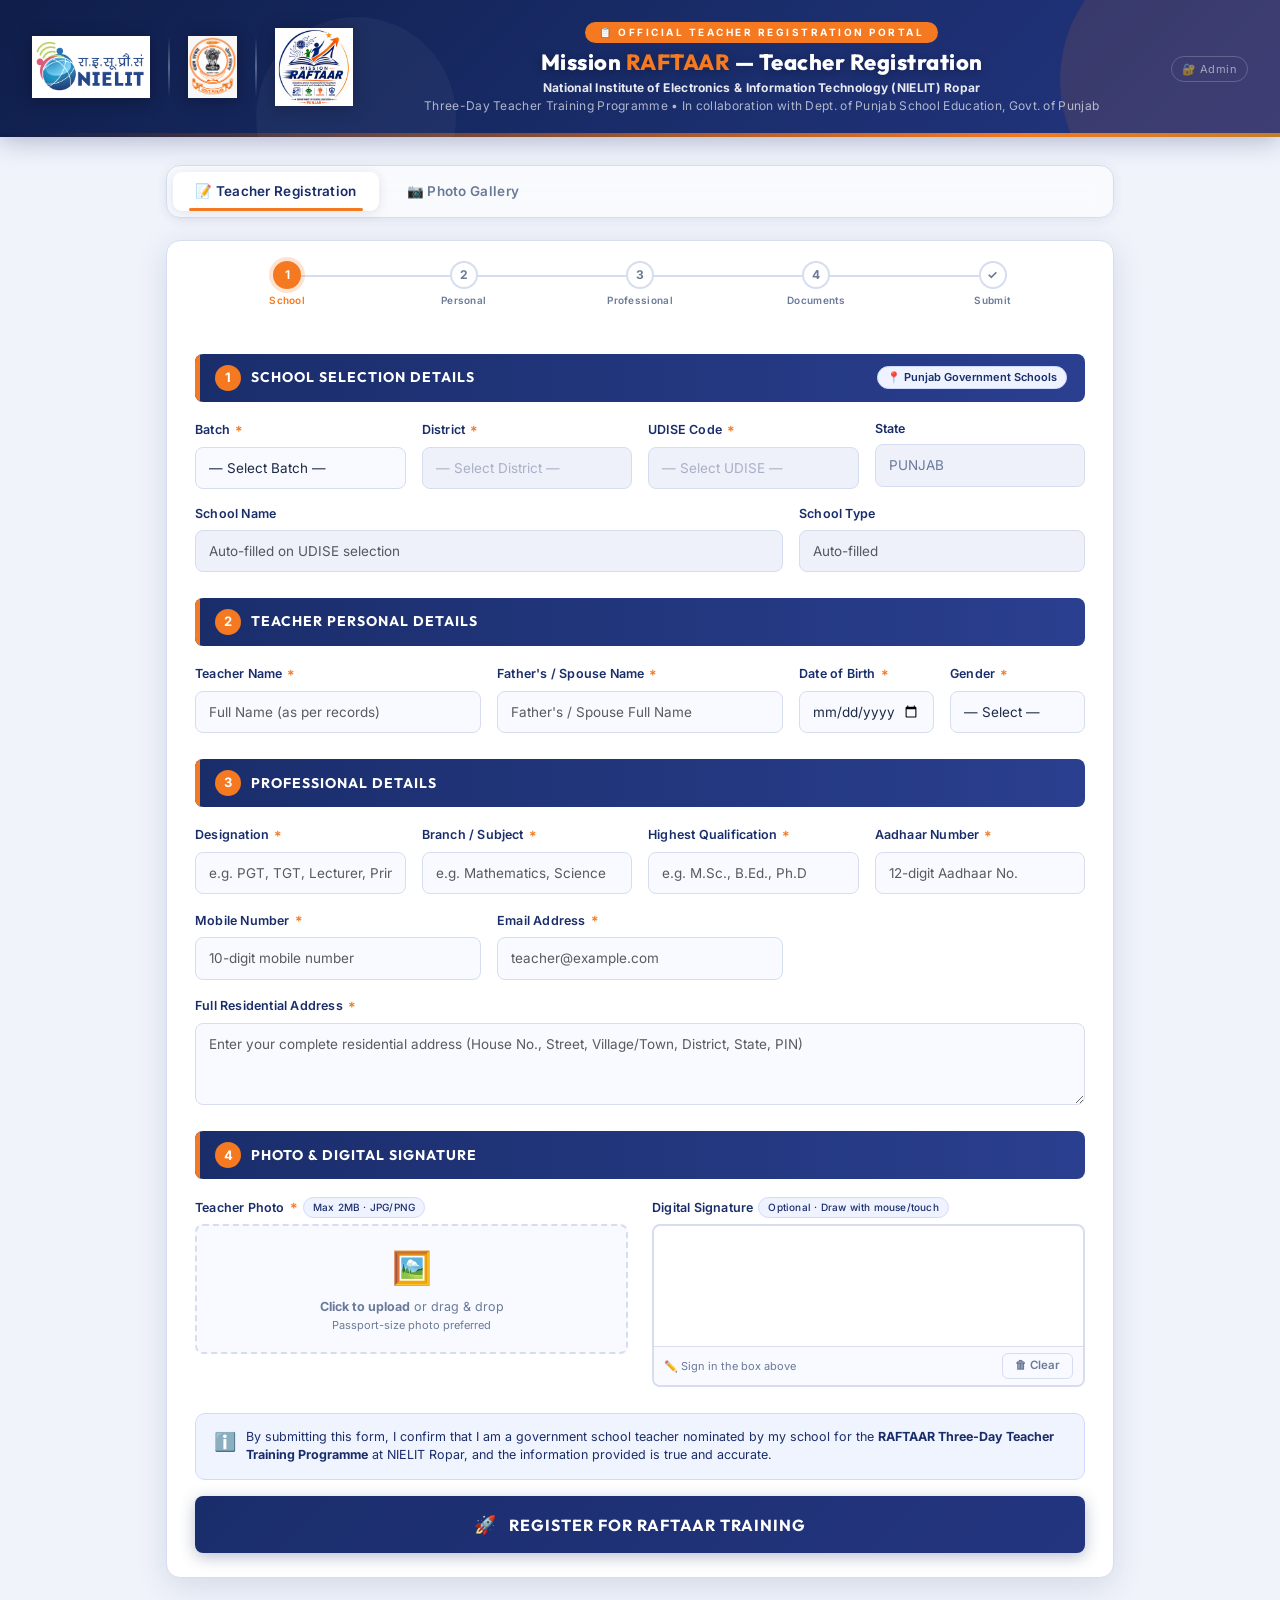
==== commit d4c4fd75: "gallery page" ====
--- a/index.html
+++ b/index.html
@@ -1,4 +1,4 @@
-﻿<!DOCTYPE html>
+<!DOCTYPE html>
 <html lang="en">
 
 <head>
@@ -321,6 +321,11 @@
         <button class="nav-link active" id="form-tab" data-bs-toggle="tab" data-bs-target="#form-pane" role="tab">
           📝 Teacher Registration
         </button>
+      </li>
+      <li class="nav-item">
+        <a class="nav-link" id="gallery-tab" href="gallery.html" role="tab" style="display:inline-flex; align-items:center; gap:6px;">
+          📷 Photo Gallery
+        </a>
       </li>
       <li class="nav-item d-none" id="adminTabContainer">
         <button class="nav-link" id="admin-tab" data-bs-toggle="tab" data-bs-target="#admin-pane" role="tab"
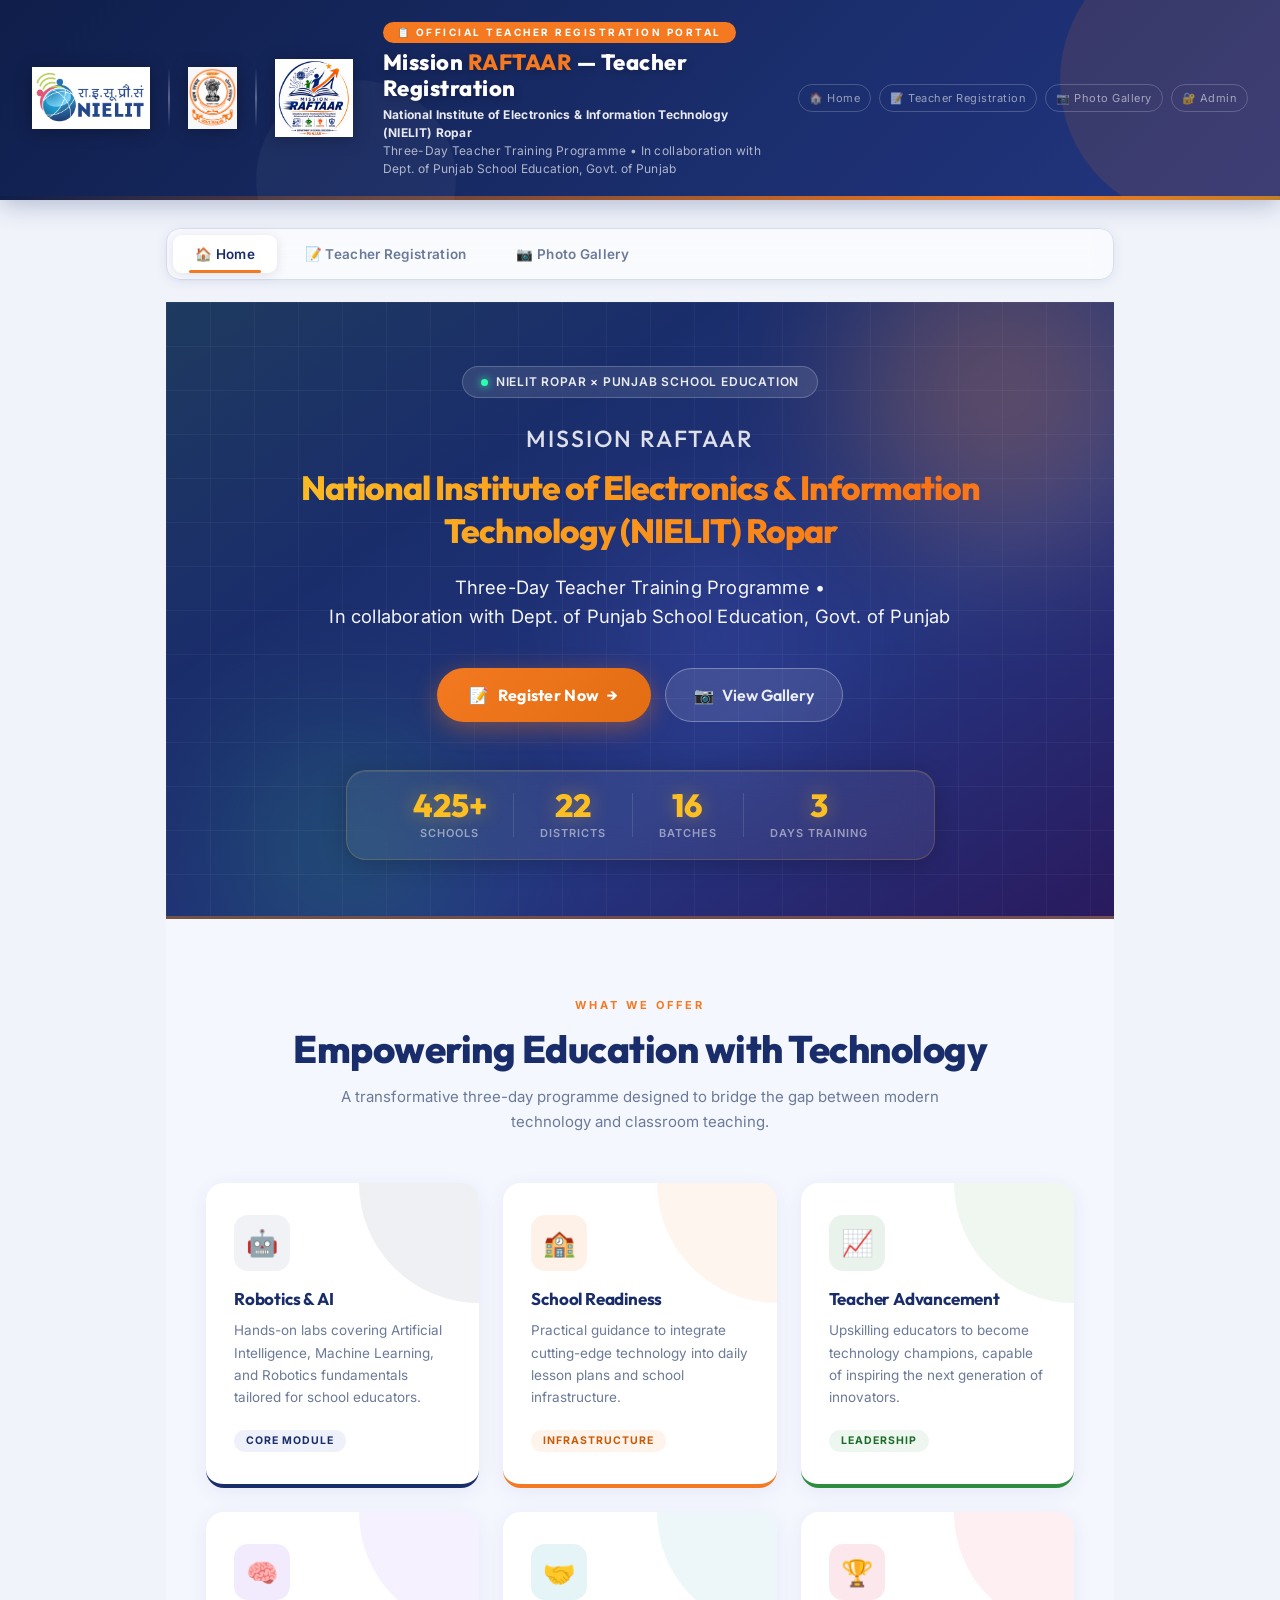
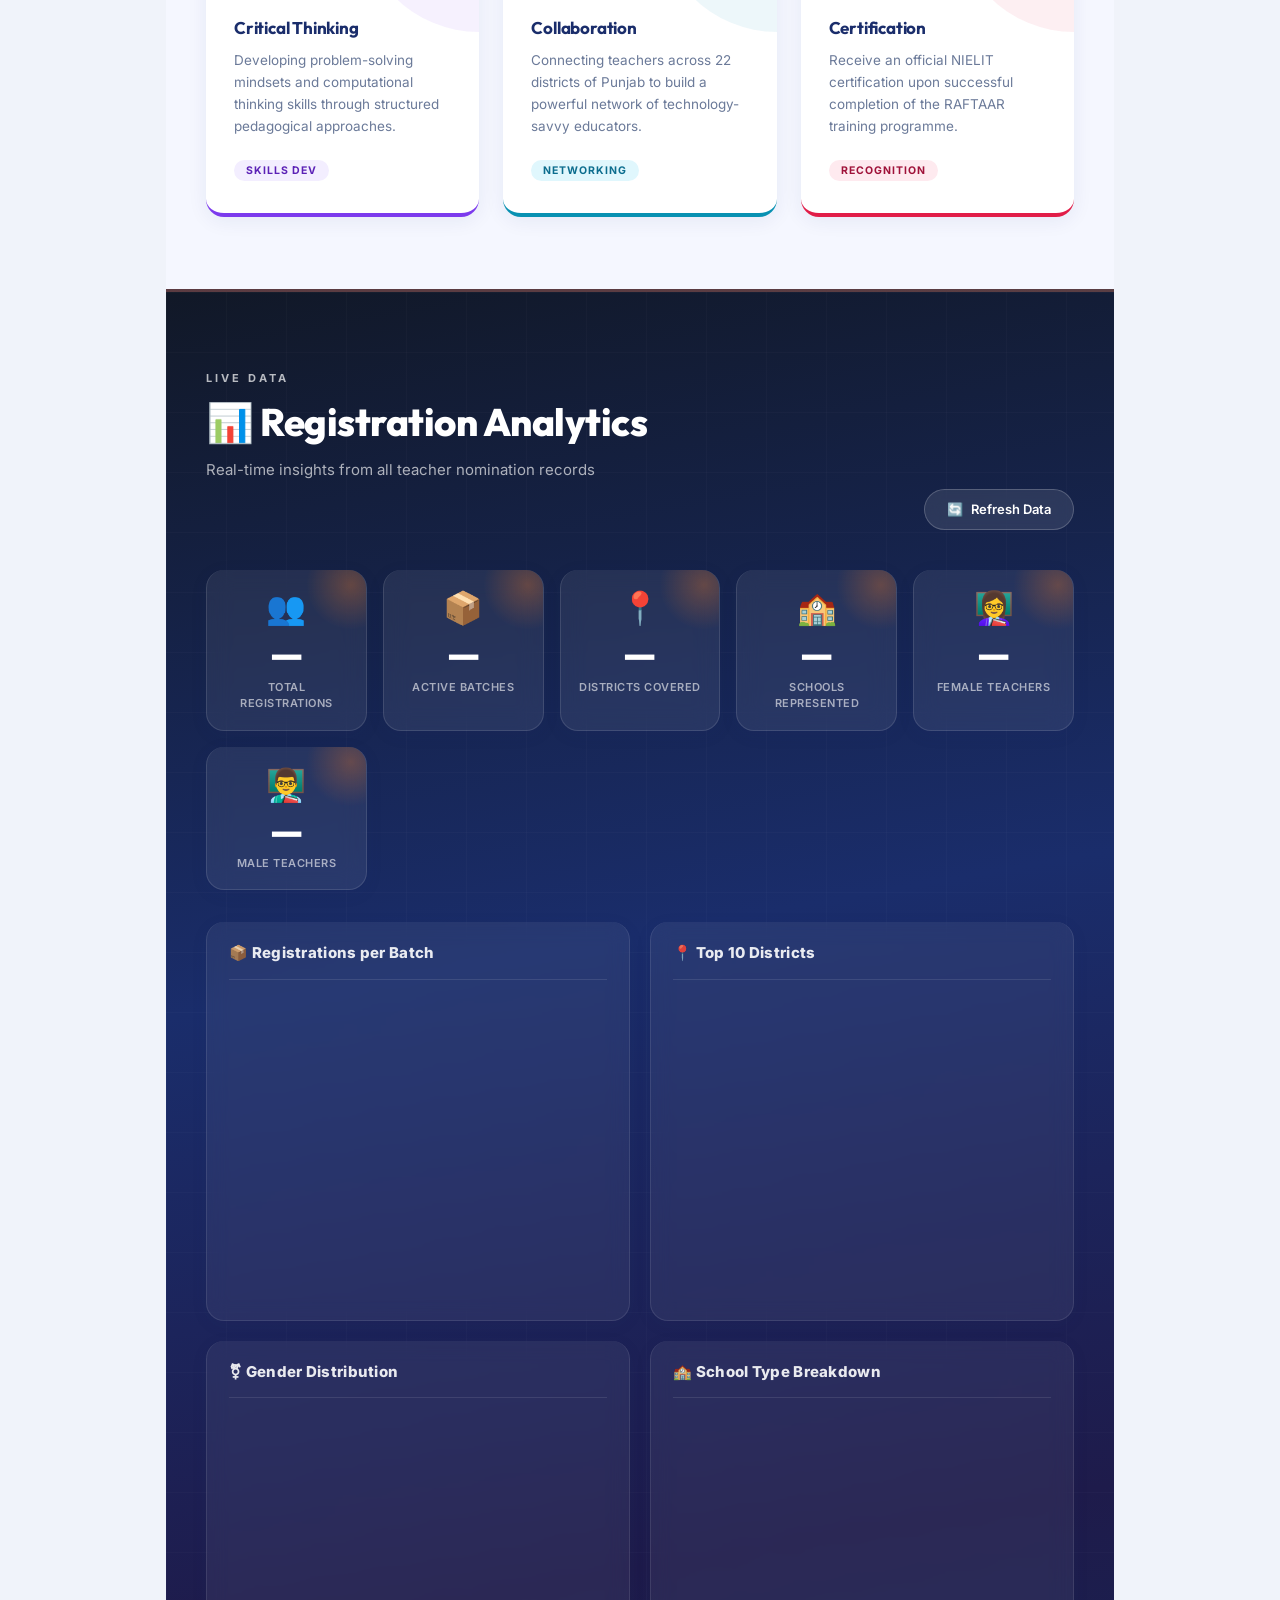
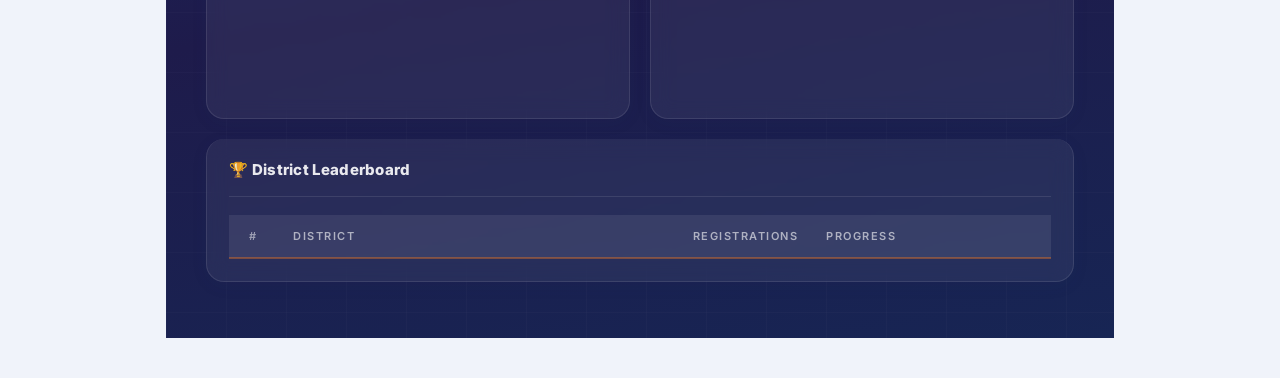
==== commit 70ee5be7: "update project code" ====
--- a/index.html
+++ b/index.html
@@ -9,6 +9,7 @@
     content="NIELIT Ropar — RAFTAAR (Robotics and AI Framework for Teachers' Advancement and Academia Readiness). Official teacher registration portal for Three-Day Training Programme in collaboration with Department of Punjab School Education, Govt. of Punjab.">
 
   <link href="https://cdn.jsdelivr.net/npm/bootstrap@5.3.0/dist/css/bootstrap.min.css" rel="stylesheet">
+  <script src="https://cdn.jsdelivr.net/npm/chart.js@4.4.0/dist/chart.umd.min.js"></script>
   <link href="style.css" rel="stylesheet">
 
   <script src="https://cdnjs.cloudflare.com/ajax/libs/html2pdf.js/0.10.1/html2pdf.bundle.min.js"></script>
@@ -47,11 +48,12 @@
         </div>
       </div>
 
-      <!-- Admin link (right) -->
+      <!-- Header Links (right) -->
       <div class="header-admin-link">
-        <a href="#" data-bs-toggle="modal" data-bs-target="#loginModal" id="adminLoginTrigger">
-          🔐 Admin
-        </a>
+        <a href="#" onclick="document.getElementById('home-tab')?.click(); return false;">🏠 Home</a>
+        <a href="#" onclick="document.getElementById('form-tab')?.click(); return false;">📝 Teacher Registration</a>
+        <a href="gallery.html">📷 Photo Gallery</a>
+        <a href="#" data-bs-toggle="modal" data-bs-target="#loginModal" id="adminLoginTrigger">🔐 Admin</a>
       </div>
     </div>
     <div class="header-stripe"></div>
@@ -98,7 +100,7 @@
               Education, Government of Punjab</div>
             <div
               style="margin:7px auto 3px;display:inline-block;background:#172d6b;color:#fff;padding:5px 20px;border-radius:3px;font-size:10.2px;font-weight:800;letter-spacing:1.65px;">
-              NOMINATION FORM</div>
+              ADMISSION FORM</div>
             <div style="font-size:8.7px;color:#f47920;font-weight:700;">RAFTAAR —Robotics &amp; AI Framework for
               Teachers' Advancement &amp; Academia Readiness</div>
             <div style="font-size:7.5px;color:#5d6980;margin-top:1px;">Three-Day Teacher Training Programme</div>
@@ -174,7 +176,7 @@
                 <div id="pdfPhotoPlaceholder" style="font-size:8px;color:#6b768c;font-weight:700;letter-spacing:1px;">
                   CANDIDATE PHOTO</div>
               </div>
-              <div style="font-size:7.4px;color:#172d6b;font-weight:800;letter-spacing:1.2px;margin-top:4px;">PHOTOGRAPH
+              <div style="font-size:7.4px;color:#172d6b;font-weight:800;letter-spacing:1.2px;margin-top:4px;"> 
               </div>
             </div>
           </div>
@@ -318,12 +320,18 @@
     <!-- TAB BAR -->
     <ul class="portal-tabs nav" id="portalTab" role="tablist">
       <li class="nav-item">
-        <button class="nav-link active" id="form-tab" data-bs-toggle="tab" data-bs-target="#form-pane" role="tab">
+        <button class="nav-link active" id="home-tab" data-bs-toggle="tab" data-bs-target="#home-pane" role="tab" onclick="loadDashboard()">
+          🏠 Home
+        </button>
+      </li>
+      <li class="nav-item">
+        <button class="nav-link" id="form-tab" data-bs-toggle="tab" data-bs-target="#form-pane" role="tab">
           📝 Teacher Registration
         </button>
       </li>
       <li class="nav-item">
-        <a class="nav-link" id="gallery-tab" href="gallery.html" role="tab" style="display:inline-flex; align-items:center; gap:6px;">
+        <a class="nav-link" id="gallery-tab" href="gallery.html" role="tab"
+          style="display:inline-flex; align-items:center; gap:6px;">
           📷 Photo Gallery
         </a>
       </li>
@@ -343,8 +351,230 @@
     <!-- TAB CONTENT -->
     <div class="tab-content" id="portalTabContent">
 
+      <!-- ══ HOME PANE ══ -->
+      <div class="tab-pane fade show active" id="home-pane" role="tabpanel">
+
+        <!-- ─── HERO SECTION ─── -->
+        <div class="home-hero">
+          <!-- Animated floating orbs -->
+          <div class="hero-orb orb-1"></div>
+          <div class="hero-orb orb-2"></div>
+          <div class="hero-orb orb-3"></div>
+          <!-- Animated grid lines background -->
+          <div class="hero-grid"></div>
+
+          <div class="hero-content">
+            <!-- Pill Badge -->
+            <div class="hero-badge">
+              <span class="badge-dot"></span>
+              <span>NIELIT Ropar × Punjab School Education</span>
+            </div>
+
+            <!-- Main Title -->
+            <h1 class="hero-title" style="font-size: clamp(1.8rem, 3.5vw, 3rem); animation: none;">
+              <span class="title-line" style="letter-spacing: 2px; animation: fadeInUp 0.7s ease 0.1s both;">Mission RAFTAAR</span>
+              <span class="title-accent" style="font-size: 0.75em; line-height: 1.3; margin-top: 10px; display: inline-block; animation: fadeInUp 0.7s ease 0.2s both, shimmerText 3.5s linear infinite;">National Institute of Electronics &amp; Information Technology (NIELIT) Ropar</span>
+            </h1>
+
+            <!-- Subtitle -->
+            <p class="hero-subtitle" style="font-size: 1.15rem; line-height: 1.6; color: rgba(255,255,255,0.95); margin-top: 20px; animation: none;">
+              <span style="display: inline-block; animation: fadeInUp 0.7s ease 0.3s both;">Three-Day Teacher Training Programme &bull;</span> <br> 
+              <span style="display: inline-block; animation: fadeInUp 0.7s ease 0.4s both;">In collaboration with Dept. of Punjab School Education, Govt. of Punjab</span>
+              <span class="typed-text" id="heroTyped" style="display:none;"></span><span class="typed-cursor" style="display:none;">|</span>
+            </p>
+
+            <!-- CTA Buttons -->
+            <div class="hero-ctas" style="animation-delay: 0.5s;">
+              <button class="cta-primary" onclick="document.getElementById('form-tab')?.click();">
+                <span class="cta-icon">📝</span>
+                <span>Register Now</span>
+                <span class="cta-arrow">→</span>
+              </button>
+              <a href="gallery.html" class="cta-secondary">
+                <span class="cta-icon">📷</span>
+                <span>View Gallery</span>
+              </a>
+            </div>
+
+            <!-- Quick Stats Strip -->
+            <div class="hero-stats" style="animation-delay: 0.6s;">
+              <div class="hero-stat-item">
+                <div class="hero-stat-num">425+</div>
+                <div class="hero-stat-lbl">Schools</div>
+              </div>
+              <div class="hero-stat-divider"></div>
+              <div class="hero-stat-item">
+                <div class="hero-stat-num">22</div>
+                <div class="hero-stat-lbl">Districts</div>
+              </div>
+              <div class="hero-stat-divider"></div>
+              <div class="hero-stat-item">
+                <div class="hero-stat-num">16</div>
+                <div class="hero-stat-lbl">Batches</div>
+              </div>
+              <div class="hero-stat-divider"></div>
+              <div class="hero-stat-item">
+                <div class="hero-stat-num">3</div>
+                <div class="hero-stat-lbl">Days Training</div>
+              </div>
+            </div>
+          </div>
+        </div>
+
+        <!-- ─── FEATURE CARDS SECTION ─── -->
+        <div class="home-features-section">
+          <div class="section-label">What We Offer</div>
+          <h2 class="section-heading">Empowering Education with Technology</h2>
+          <p class="section-sub">A transformative three-day programme designed to bridge the gap between modern technology and classroom teaching.</p>
+
+          <div class="features-grid">
+            <div class="feat-card feat-card--blue home-reveal">
+              <div class="feat-icon-wrap"><span class="feat-icon">🤖</span></div>
+              <h3 class="feat-title">Robotics & AI</h3>
+              <p class="feat-desc">Hands-on labs covering Artificial Intelligence, Machine Learning, and Robotics fundamentals tailored for school educators.</p>
+              <div class="feat-tag">Core Module</div>
+            </div>
+            <div class="feat-card feat-card--orange home-reveal" style="animation-delay:0.15s">
+              <div class="feat-icon-wrap"><span class="feat-icon">🏫</span></div>
+              <h3 class="feat-title">School Readiness</h3>
+              <p class="feat-desc">Practical guidance to integrate cutting-edge technology into daily lesson plans and school infrastructure.</p>
+              <div class="feat-tag">Infrastructure</div>
+            </div>
+            <div class="feat-card feat-card--green home-reveal" style="animation-delay:0.3s">
+              <div class="feat-icon-wrap"><span class="feat-icon">📈</span></div>
+              <h3 class="feat-title">Teacher Advancement</h3>
+              <p class="feat-desc">Upskilling educators to become technology champions, capable of inspiring the next generation of innovators.</p>
+              <div class="feat-tag">Leadership</div>
+            </div>
+            <div class="feat-card feat-card--purple home-reveal" style="animation-delay:0.45s">
+              <div class="feat-icon-wrap"><span class="feat-icon">🧠</span></div>
+              <h3 class="feat-title">Critical Thinking</h3>
+              <p class="feat-desc">Developing problem-solving mindsets and computational thinking skills through structured pedagogical approaches.</p>
+              <div class="feat-tag">Skills Dev</div>
+            </div>
+            <div class="feat-card feat-card--teal home-reveal" style="animation-delay:0.6s">
+              <div class="feat-icon-wrap"><span class="feat-icon">🤝</span></div>
+              <h3 class="feat-title">Collaboration</h3>
+              <p class="feat-desc">Connecting teachers across 22 districts of Punjab to build a powerful network of technology-savvy educators.</p>
+              <div class="feat-tag">Networking</div>
+            </div>
+            <div class="feat-card feat-card--red home-reveal" style="animation-delay:0.75s">
+              <div class="feat-icon-wrap"><span class="feat-icon">🏆</span></div>
+              <h3 class="feat-title">Certification</h3>
+              <p class="feat-desc">Receive an official NIELIT certification upon successful completion of the RAFTAAR training programme.</p>
+              <div class="feat-tag">Recognition</div>
+            </div>
+          </div>
+        </div>
+
+        <!-- ─── ANALYTICS SECTION ─── -->
+        <div class="home-analytics-section">
+          <div class="analytics-header">
+            <div>
+              <div class="section-label" style="color:rgba(255,255,255,0.7);">Live Data</div>
+              <h2 class="section-heading" style="color:#fff;">📊 Registration Analytics</h2>
+              <p class="section-sub" style="color:rgba(255,255,255,0.65);">Real-time insights from all teacher nomination records</p>
+            </div>
+            <button class="refresh-btn" onclick="loadDashboard()">
+              <span class="refresh-icon">🔄</span> Refresh Data
+            </button>
+          </div>
+
+          <!-- KPI Cards -->
+          <div id="dashKpiRow" class="kpi-grid">
+            <div class="dash-kpi kpi-v2" id="kpiTotal">
+              <div class="kpi-v2-glow"></div>
+              <div class="dash-kpi-icon">👥</div>
+              <div class="dash-kpi-val" id="kpiTotalVal">—</div>
+              <div class="dash-kpi-label">Total Registrations</div>
+            </div>
+            <div class="dash-kpi kpi-v2" id="kpiBatches">
+              <div class="kpi-v2-glow"></div>
+              <div class="dash-kpi-icon">📦</div>
+              <div class="dash-kpi-val" id="kpiBatchesVal">—</div>
+              <div class="dash-kpi-label">Active Batches</div>
+            </div>
+            <div class="dash-kpi kpi-v2" id="kpiDistricts">
+              <div class="kpi-v2-glow"></div>
+              <div class="dash-kpi-icon">📍</div>
+              <div class="dash-kpi-val" id="kpiDistrictsVal">—</div>
+              <div class="dash-kpi-label">Districts Covered</div>
+            </div>
+            <div class="dash-kpi kpi-v2" id="kpiSchools">
+              <div class="kpi-v2-glow"></div>
+              <div class="dash-kpi-icon">🏫</div>
+              <div class="dash-kpi-val" id="kpiSchoolsVal">—</div>
+              <div class="dash-kpi-label">Schools Represented</div>
+            </div>
+            <div class="dash-kpi kpi-v2" id="kpiFemale">
+              <div class="kpi-v2-glow"></div>
+              <div class="dash-kpi-icon">👩‍🏫</div>
+              <div class="dash-kpi-val" id="kpiFemaleVal">—</div>
+              <div class="dash-kpi-label">Female Teachers</div>
+            </div>
+            <div class="dash-kpi kpi-v2" id="kpiMale">
+              <div class="kpi-v2-glow"></div>
+              <div class="dash-kpi-icon">👨‍🏫</div>
+              <div class="dash-kpi-val" id="kpiMaleVal">—</div>
+              <div class="dash-kpi-label">Male Teachers</div>
+            </div>
+          </div>
+
+          <!-- Charts Row 1 -->
+          <div class="charts-grid-2">
+            <div class="dash-chart-card chart-v2">
+              <div class="dash-chart-title">📦 Registrations per Batch</div>
+              <div style="position:relative; height:300px;">
+                <canvas id="chartBatch"></canvas>
+              </div>
+            </div>
+            <div class="dash-chart-card chart-v2">
+              <div class="dash-chart-title">📍 Top 10 Districts</div>
+              <div style="position:relative; height:300px;">
+                <canvas id="chartDistrict"></canvas>
+              </div>
+            </div>
+          </div>
+
+          <!-- Charts Row 2 -->
+          <div class="charts-grid-2">
+            <div class="dash-chart-card chart-v2">
+              <div class="dash-chart-title">⚧ Gender Distribution</div>
+              <div style="position:relative; height:280px; display:flex; align-items:center; justify-content:center;">
+                <canvas id="chartGender"></canvas>
+              </div>
+            </div>
+            <div class="dash-chart-card chart-v2">
+              <div class="dash-chart-title">🏫 School Type Breakdown</div>
+              <div style="position:relative; height:280px; display:flex; align-items:center; justify-content:center;">
+                <canvas id="chartSchoolType"></canvas>
+              </div>
+            </div>
+          </div>
+
+          <!-- District Leaderboard -->
+          <div class="dash-chart-card chart-v2">
+            <div class="dash-chart-title">🏆 District Leaderboard</div>
+            <div style="overflow-x:auto;">
+              <table style="width:100%; border-collapse:collapse; font-size:13px;">
+                <thead>
+                  <tr style="background:rgba(255,255,255,0.08); border-bottom:2px solid rgba(244,121,32,0.4);">
+                    <th style="padding:13px 16px; text-align:center; width:48px; color:rgba(255,255,255,0.5); font-size:11px; letter-spacing:1px; text-transform:uppercase; font-weight:600;">#</th>
+                    <th style="padding:13px 16px; text-align:left; color:rgba(255,255,255,0.6); font-size:11px; letter-spacing:1.5px; text-transform:uppercase; font-weight:600;">District</th>
+                    <th style="padding:13px 16px; text-align:right; color:rgba(255,255,255,0.6); font-size:11px; letter-spacing:1.5px; text-transform:uppercase; font-weight:600;">Registrations</th>
+                    <th style="padding:13px 20px 13px 12px; color:rgba(255,255,255,0.6); font-size:11px; letter-spacing:1.5px; text-transform:uppercase; font-weight:600;">Progress</th>
+                  </tr>
+                </thead>
+                <tbody id="districtLeaderboard"></tbody>
+              </table>
+            </div>
+          </div>
+        </div>
+
+      </div>
+
       <!-- ══ NOMINATION FORM PANE ══ -->
-      <div class="tab-pane fade show active" id="form-pane" role="tabpanel">
+      <div class="tab-pane fade" id="form-pane" role="tabpanel">
         <div class="form-card">
 
           <!-- Progress Steps -->
@@ -555,8 +785,8 @@
                   </div>
                   <!-- Signature -->
                   <div class="col-md-6">
-                    <label class="form-label">Digital Signature
-                      <span class="info-tag" style="font-weight:500; font-size:10px;">Optional · Draw with
+                    <label class="form-label">Digital Signature <span class="req">*</span>
+                      <span class="info-tag" style="font-weight:500; font-size:10px;">Mandatory · Draw with
                         mouse/touch</span>
                     </label>
                     <div class="sig-wrapper" id="sigWrapper">
@@ -646,6 +876,8 @@
           </div>
         </div>
       </div><!-- /admin-pane -->
+
+      
 
     </div><!-- /tab-content -->
   </main>
--- a/style.css
+++ b/style.css
@@ -132,7 +132,7 @@
 
 .header-text {
   flex: 1;
-  text-align: center;
+  text-align: left;
   padding: 0 10px;
 }
 
@@ -176,7 +176,11 @@
 
 .header-admin-link {
   flex-shrink: 0;
-  text-align: right;
+  display: flex;
+  gap: 8px;
+  align-items: center;
+  flex-wrap: wrap;
+  justify-content: flex-end;
 }
 
 .header-admin-link a {
@@ -1141,4 +1145,574 @@
 textarea.form-control {
   resize: vertical;
   min-height: 80px;
+}
+
+/* ══════════════════════════════════════════
+   DASHBOARD STYLES
+══════════════════════════════════════════ */
+.dash-kpi {
+  background: #fff;
+  border-radius: 14px;
+  padding: 22px 18px 18px;
+  text-align: center;
+  box-shadow: 0 4px 18px rgba(26,45,107,0.07);
+  border-top: 4px solid #1a2d6b;
+  transition: transform 0.22s ease, box-shadow 0.22s ease;
+}
+.dash-kpi:hover {
+  transform: translateY(-4px);
+  box-shadow: 0 10px 28px rgba(26,45,107,0.13);
+}
+.dash-kpi-icon {
+  font-size: 28px;
+  margin-bottom: 8px;
+  line-height: 1;
+}
+.dash-kpi-val {
+  font-size: 2.2rem;
+  font-weight: 800;
+  color: #f47920;
+  line-height: 1.1;
+  font-family: 'Outfit', sans-serif;
+}
+.dash-kpi-label {
+  font-size: 12px;
+  color: #6b7a99;
+  font-weight: 600;
+  margin-top: 4px;
+  text-transform: uppercase;
+  letter-spacing: 0.5px;
+}
+
+.dash-chart-card {
+  background: #fff;
+  border-radius: 14px;
+  padding: 20px 22px 22px;
+  box-shadow: 0 4px 18px rgba(26,45,107,0.06);
+  border-top: 4px solid #f47920;
+}
+.dash-chart-title {
+  font-size: 14px;
+  font-weight: 800;
+  color: #172d6b;
+  margin-bottom: 16px;
+  letter-spacing: 0.3px;
+}
+
+/* Responsive dashboard charts — stack on smaller screens */
+@media (max-width: 768px) {
+  #dashboard-pane [style*="grid-template-columns:1fr 1fr"] {
+    grid-template-columns: 1fr !important;
+  }
+  .dash-kpi-val { font-size: 1.7rem; }
+}
+
+/* ══════════════════════════════════════════
+   HOME PAGE — PREMIUM REDESIGN
+══════════════════════════════════════════ */
+
+/* ── HERO SECTION ── */
+.home-hero {
+  position: relative;
+  background: linear-gradient(145deg, #1e3a5f 0%, #1a2d6b 30%, #243580 65%, #2a1a5e 100%);
+  min-height: 520px;
+  display: flex;
+  align-items: center;
+  justify-content: center;
+  overflow: hidden;
+  padding: 64px 40px 56px;
+  border-bottom: 3px solid rgba(244,121,32,0.4);
+}
+
+/* Animated floating orbs */
+.hero-orb {
+  position: absolute;
+  border-radius: 50%;
+  filter: blur(70px);
+  opacity: 0.28;
+  animation: orbFloat 9s ease-in-out infinite;
+  pointer-events: none;
+}
+.orb-1 {
+  width: 380px; height: 380px;
+  background: radial-gradient(circle, #f47920 0%, #ff9a4a 40%, transparent 70%);
+  top: -100px; right: -80px;
+  animation-delay: 0s;
+}
+.orb-2 {
+  width: 300px; height: 300px;
+  background: radial-gradient(circle, #4ade80 0%, #22c55e 40%, transparent 70%);
+  bottom: -80px; left: 3%;
+  animation-delay: -3.5s;
+  opacity: 0.18;
+}
+.orb-3 {
+  width: 240px; height: 240px;
+  background: radial-gradient(circle, #818cf8 0%, #6366f1 40%, transparent 70%);
+  top: 35%; left: 45%;
+  animation-delay: -6s;
+  opacity: 0.22;
+}
+@keyframes orbFloat {
+  0%, 100% { transform: translateY(0px) scale(1); }
+  33%  { transform: translateY(-28px) scale(1.05); }
+  66%  { transform: translateY(14px) scale(0.97); }
+}
+
+/* Animated grid lines */
+.hero-grid {
+  position: absolute;
+  inset: 0;
+  background-image:
+    linear-gradient(rgba(255,255,255,0.04) 1px, transparent 1px),
+    linear-gradient(90deg, rgba(255,255,255,0.04) 1px, transparent 1px);
+  background-size: 44px 44px;
+  animation: gridMove 20s linear infinite;
+  pointer-events: none;
+}
+@keyframes gridMove {
+  0%  { background-position: 0 0; }
+  100%{ background-position: 50px 50px; }
+}
+
+/* Hero content */
+.hero-content {
+  position: relative;
+  z-index: 2;
+  text-align: center;
+  max-width: 760px;
+}
+
+/* Pill badge */
+.hero-badge {
+  display: inline-flex;
+  align-items: center;
+  gap: 8px;
+  background: rgba(255,255,255,0.1);
+  backdrop-filter: blur(8px);
+  border: 1px solid rgba(255,255,255,0.2);
+  color: rgba(255,255,255,0.9);
+  font-size: 12px;
+  font-weight: 600;
+  letter-spacing: 0.8px;
+  padding: 6px 18px;
+  border-radius: 50px;
+  margin-bottom: 28px;
+  text-transform: uppercase;
+  animation: fadeInDown 0.6s ease both;
+}
+.badge-dot {
+  width: 7px; height: 7px;
+  background: #2dffac;
+  border-radius: 50%;
+  box-shadow: 0 0 8px #2dffac;
+  animation: pulseDot 2s ease infinite;
+}
+@keyframes pulseDot {
+  0%, 100% { transform: scale(1); opacity: 1; }
+  50% { transform: scale(1.5); opacity: 0.6; }
+}
+
+/* Hero title */
+.hero-title {
+  font-family: 'Outfit', sans-serif;
+  font-size: clamp(2.8rem, 6vw, 5rem);
+  font-weight: 800;
+  line-height: 1.1;
+  margin-bottom: 20px;
+  letter-spacing: -1px;
+  animation: fadeInUp 0.7s ease 0.1s both;
+}
+.title-line {
+  display: block;
+  color: rgba(255,255,255,0.85);
+  font-weight: 500;
+  font-size: 0.52em;
+  letter-spacing: 4px;
+  text-transform: uppercase;
+  margin-bottom: 4px;
+}
+.title-accent {
+  display: block;
+  background: linear-gradient(90deg, #fbbf24 0%, #f97316 35%, #fb923c 60%, #fbbf24 100%);
+  background-size: 250% auto;
+  -webkit-background-clip: text;
+  -webkit-text-fill-color: transparent;
+  background-clip: text;
+  animation: shimmerText 3.5s linear infinite;
+}
+@keyframes shimmerText {
+  0%   { background-position: 0% center; }
+  100% { background-position: 250% center; }
+}
+
+/* Hero subtitle / typewriter */
+.hero-subtitle {
+  font-size: clamp(1.05rem, 2vw, 1.3rem);
+  color: rgba(255,255,255,0.75);
+  font-weight: 400;
+  line-height: 1.65;
+  margin-bottom: 36px;
+  min-height: 2.5em;
+  animation: fadeInUp 0.7s ease 0.2s both;
+  letter-spacing: 0.2px;
+}
+.typed-cursor {
+  color: #f47920;
+  font-weight: 300;
+  animation: blink 1s step-end infinite;
+}
+@keyframes blink { 0%, 100% { opacity: 1; } 50% { opacity: 0; } }
+
+/* CTA Buttons */
+.hero-ctas {
+  display: flex;
+  gap: 14px;
+  justify-content: center;
+  flex-wrap: wrap;
+  margin-bottom: 48px;
+  animation: fadeInUp 0.7s ease 0.3s both;
+}
+.cta-primary {
+  display: inline-flex;
+  align-items: center;
+  gap: 8px;
+  background: linear-gradient(135deg, #f47920 0%, #e26d12 100%);
+  color: #fff;
+  border: none;
+  padding: 14px 32px;
+  border-radius: 50px;
+  font-family: 'Outfit', sans-serif;
+  font-size: 16px;
+  font-weight: 700;
+  cursor: pointer;
+  position: relative;
+  overflow: hidden;
+  transition: all 0.3s ease;
+  box-shadow: 0 6px 24px rgba(244,121,32,0.4);
+  letter-spacing: 0.3px;
+}
+.cta-primary::before {
+  content: '';
+  position: absolute;
+  top: 0; left: -100%; width: 100%; height: 100%;
+  background: linear-gradient(90deg, transparent, rgba(255,255,255,0.2), transparent);
+  transition: left 0.5s ease;
+}
+.cta-primary:hover::before { left: 100%; }
+.cta-primary:hover {
+  transform: translateY(-3px);
+  box-shadow: 0 12px 32px rgba(244,121,32,0.5);
+}
+.cta-arrow { font-style: normal; transition: transform 0.3s; }
+.cta-primary:hover .cta-arrow { transform: translateX(5px); }
+.cta-secondary {
+  display: inline-flex;
+  align-items: center;
+  gap: 8px;
+  background: rgba(255,255,255,0.1);
+  backdrop-filter: blur(8px);
+  border: 1.5px solid rgba(255,255,255,0.3);
+  color: rgba(255,255,255,0.9);
+  padding: 14px 28px;
+  border-radius: 50px;
+  font-family: 'Outfit', sans-serif;
+  font-size: 16px;
+  font-weight: 600;
+  cursor: pointer;
+  text-decoration: none;
+  transition: all 0.3s ease;
+}
+.cta-secondary:hover {
+  background: rgba(255,255,255,0.18);
+  border-color: rgba(255,255,255,0.5);
+  color: #fff;
+  transform: translateY(-3px);
+}
+
+/* Hero stats strip */
+.hero-stats {
+  display: inline-flex;
+  align-items: center;
+  gap: 0;
+  background: rgba(255,255,255,0.07);
+  backdrop-filter: blur(16px);
+  border: 1px solid rgba(251,191,36,0.2);
+  border-radius: 20px;
+  padding: 18px 40px;
+  animation: fadeInUp 0.7s ease 0.45s both;
+  box-shadow: 0 4px 24px rgba(0,0,0,0.2), inset 0 1px 0 rgba(255,255,255,0.08);
+}
+.hero-stat-item { text-align: center; padding: 0 26px; }
+.hero-stat-num {
+  font-family: 'Outfit', sans-serif;
+  font-size: 2rem;
+  font-weight: 800;
+  color: #fbbf24;
+  line-height: 1;
+  margin-bottom: 4px;
+  text-shadow: 0 0 20px rgba(251,191,36,0.4);
+}
+.hero-stat-lbl {
+  font-size: 11px;
+  font-weight: 600;
+  color: rgba(255,255,255,0.5);
+  letter-spacing: 1px;
+  text-transform: uppercase;
+}
+.hero-stat-divider {
+  width: 1px;
+  height: 44px;
+  background: rgba(255,255,255,0.12);
+}
+
+/* Fade animations */
+@keyframes fadeInUp {
+  from { opacity: 0; transform: translateY(28px); }
+  to   { opacity: 1; transform: translateY(0); }
+}
+@keyframes fadeInDown {
+  from { opacity: 0; transform: translateY(-20px); }
+  to   { opacity: 1; transform: translateY(0); }
+}
+
+/* ── FEATURES SECTION ── */
+.home-features-section {
+  background: #f5f7ff;
+  padding: 72px 40px;
+  text-align: center;
+}
+.section-label {
+  display: inline-block;
+  font-size: 11px;
+  font-weight: 700;
+  letter-spacing: 3px;
+  text-transform: uppercase;
+  color: var(--orange);
+  margin-bottom: 12px;
+}
+.section-heading {
+  font-family: 'Outfit', sans-serif;
+  font-size: clamp(1.6rem, 3vw, 2.4rem);
+  font-weight: 800;
+  color: var(--navy);
+  margin-bottom: 12px;
+  letter-spacing: -0.5px;
+  line-height: 1.2;
+}
+.section-sub {
+  font-size: 15px;
+  color: var(--text-muted);
+  max-width: 600px;
+  margin: 0 auto 48px;
+  line-height: 1.7;
+}
+
+/* Feature cards grid */
+.features-grid {
+  display: grid;
+  grid-template-columns: repeat(3, 1fr);
+  gap: 24px;
+  max-width: 960px;
+  margin: 0 auto;
+}
+@media (max-width: 768px) {
+  .features-grid { grid-template-columns: 1fr; }
+}
+
+.feat-card {
+  background: #fff;
+  border-radius: 18px;
+  padding: 32px 28px;
+  text-align: left;
+  position: relative;
+  overflow: hidden;
+  transition: transform 0.35s cubic-bezier(0.34, 1.56, 0.64, 1), box-shadow 0.35s ease;
+  box-shadow: 0 4px 20px rgba(26,45,107,0.07);
+  border-bottom: 4px solid transparent;
+  cursor: default;
+}
+.feat-card::before {
+  content: '';
+  position: absolute;
+  top: 0; right: 0;
+  width: 120px; height: 120px;
+  border-radius: 0 0 0 120px;
+  opacity: 0.07;
+  transition: opacity 0.3s;
+}
+.feat-card:hover { transform: translateY(-10px); box-shadow: 0 20px 40px rgba(26,45,107,0.13); }
+.feat-card:hover::before { opacity: 0.13; }
+
+/* Color variants */
+.feat-card--blue  { border-color: #1a2d6b; } .feat-card--blue::before  { background: #1a2d6b; }
+.feat-card--orange{ border-color: #f47920; } .feat-card--orange::before{ background: #f47920; }
+.feat-card--green { border-color: #2d8c3e; } .feat-card--green::before { background: #2d8c3e; }
+.feat-card--purple{ border-color: #7c3aed; } .feat-card--purple::before{ background: #7c3aed; }
+.feat-card--teal  { border-color: #0891b2; } .feat-card--teal::before  { background: #0891b2; }
+.feat-card--red   { border-color: #e11d48; } .feat-card--red::before   { background: #e11d48; }
+
+.feat-icon-wrap {
+  width: 56px; height: 56px;
+  border-radius: 14px;
+  display: flex; align-items: center; justify-content: center;
+  margin-bottom: 18px;
+  font-size: 26px;
+  background: rgba(26,45,107,0.06);
+}
+.feat-card--orange .feat-icon-wrap { background: rgba(244,121,32,0.1); }
+.feat-card--green  .feat-icon-wrap { background: rgba(45,140,62,0.1); }
+.feat-card--purple .feat-icon-wrap { background: rgba(124,58,237,0.1); }
+.feat-card--teal   .feat-icon-wrap { background: rgba(8,145,178,0.1); }
+.feat-card--red    .feat-icon-wrap { background: rgba(225,29,72,0.1); }
+
+.feat-title {
+  font-family: 'Outfit', sans-serif;
+  font-size: 17px;
+  font-weight: 700;
+  color: var(--navy);
+  margin-bottom: 10px;
+  letter-spacing: -0.2px;
+}
+.feat-desc {
+  font-size: 13.5px;
+  color: var(--text-muted);
+  line-height: 1.65;
+  margin-bottom: 18px;
+}
+.feat-tag {
+  display: inline-block;
+  font-size: 10.5px;
+  font-weight: 700;
+  letter-spacing: 1px;
+  text-transform: uppercase;
+  padding: 3px 12px;
+  border-radius: 50px;
+  background: #eef1fa;
+  color: var(--navy);
+}
+.feat-card--orange .feat-tag { background: #fff4ec; color: #c85a08; }
+.feat-card--green  .feat-tag { background: #edf7ef; color: #1d6b29; }
+.feat-card--purple .feat-tag { background: #f3eeff; color: #5b21b6; }
+.feat-card--teal   .feat-tag { background: #e0f7fd; color: #0c6d8e; }
+.feat-card--red    .feat-tag { background: #feeaef; color: #9f1239; }
+
+/* Scroll-reveal animation for feat cards */
+.home-reveal {
+  opacity: 0;
+  transform: translateY(40px);
+  animation: homeReveal 0.65s cubic-bezier(0.25, 0.46, 0.45, 0.94) forwards;
+}
+@keyframes homeReveal {
+  to { opacity: 1; transform: translateY(0); }
+}
+
+/* ── ANALYTICS SECTION ── */
+.home-analytics-section {
+  background: linear-gradient(170deg, #111827 0%, #1a2d6b 40%, #1e1b4b 75%, #172554 100%);
+  padding: 72px 40px 56px;
+  position: relative;
+  overflow: hidden;
+  border-top: 3px solid rgba(244,121,32,0.3);
+}
+.home-analytics-section::before {
+  content: '';
+  position: absolute;
+  inset: 0;
+  background-image:
+    linear-gradient(rgba(255,255,255,0.02) 1px, transparent 1px),
+    linear-gradient(90deg, rgba(255,255,255,0.02) 1px, transparent 1px);
+  background-size: 60px 60px;
+  pointer-events: none;
+}
+.analytics-header {
+  display: flex;
+  align-items: flex-end;
+  justify-content: space-between;
+  gap: 16px;
+  flex-wrap: wrap;
+  margin-bottom: 40px;
+  position: relative;
+}
+.refresh-btn {
+  display: inline-flex;
+  align-items: center;
+  gap: 8px;
+  background: rgba(255,255,255,0.1);
+  backdrop-filter: blur(8px);
+  border: 1px solid rgba(255,255,255,0.2);
+  color: #fff;
+  padding: 10px 22px;
+  border-radius: 50px;
+  font-size: 13px;
+  font-weight: 600;
+  cursor: pointer;
+  transition: all 0.25s;
+}
+.refresh-btn:hover { background: rgba(255,255,255,0.18); transform: scale(1.04); }
+.refresh-icon { display: inline-block; transition: transform 0.5s; }
+.refresh-btn:hover .refresh-icon { transform: rotate(180deg); }
+
+/* KPI grid — dark glass cards */
+.kpi-grid {
+  display: grid;
+  grid-template-columns: repeat(auto-fit, minmax(160px, 1fr));
+  gap: 16px;
+  margin-bottom: 32px;
+  position: relative;
+}
+.kpi-v2 {
+  background: rgba(255,255,255,0.07) !important;
+  backdrop-filter: blur(12px);
+  border: 1px solid rgba(255,255,255,0.12) !important;
+  border-radius: 18px !important;
+  border-top: none !important;
+  position: relative;
+  overflow: hidden;
+  transition: transform 0.3s ease, box-shadow 0.3s ease !important;
+}
+.kpi-v2:hover {
+  transform: translateY(-6px) !important;
+  box-shadow: 0 16px 36px rgba(0,0,0,0.25) !important;
+}
+.kpi-v2-glow {
+  position: absolute;
+  top: -30px; right: -30px;
+  width: 90px; height: 90px;
+  background: radial-gradient(circle, rgba(244,121,32,0.3), transparent 70%);
+  border-radius: 50%;
+  pointer-events: none;
+}
+.kpi-v2 .dash-kpi-icon { font-size: 32px; }
+.kpi-v2 .dash-kpi-val  { color: #fff; font-size: 2.4rem; }
+.kpi-v2 .dash-kpi-label{ color: rgba(255,255,255,0.6); font-size: 11px; }
+
+/* Charts grid and cards */
+.charts-grid-2 {
+  display: grid;
+  grid-template-columns: 1fr 1fr;
+  gap: 20px;
+  margin-bottom: 20px;
+  position: relative;
+}
+@media (max-width: 768px) { .charts-grid-2 { grid-template-columns: 1fr !important; } }
+
+.chart-v2 {
+  background: rgba(255,255,255,0.06) !important;
+  backdrop-filter: blur(10px);
+  border: 1px solid rgba(255,255,255,0.1) !important;
+  border-radius: 18px !important;
+  border-top: none !important;
+  transition: transform 0.3s ease, box-shadow 0.3s ease;
+}
+.chart-v2:hover {
+  transform: translateY(-4px);
+  box-shadow: 0 12px 32px rgba(0,0,0,0.2) !important;
+}
+.chart-v2 .dash-chart-title {
+  color: rgba(255,255,255,0.9) !important;
+  font-size: 15px !important;
+  border-bottom: 1px solid rgba(255,255,255,0.1);
+  padding-bottom: 14px;
+  margin-bottom: 18px;
 }
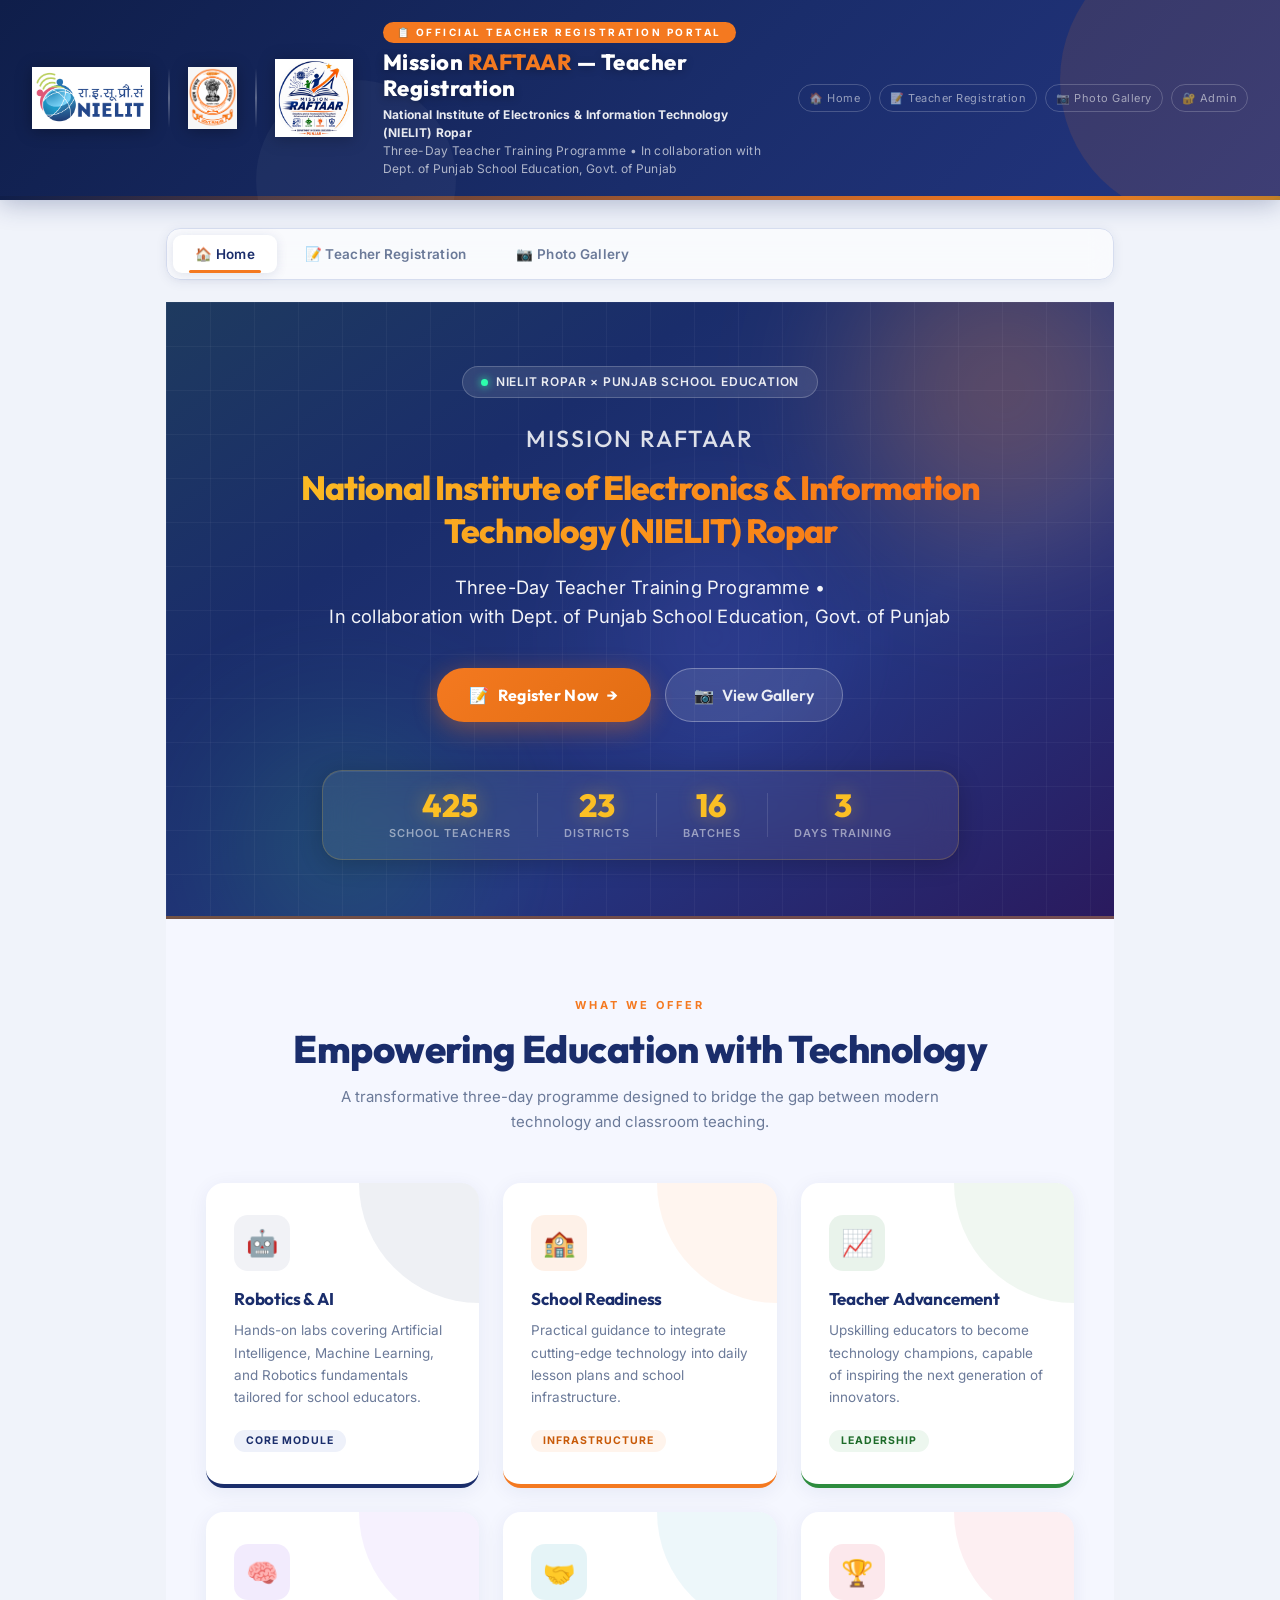
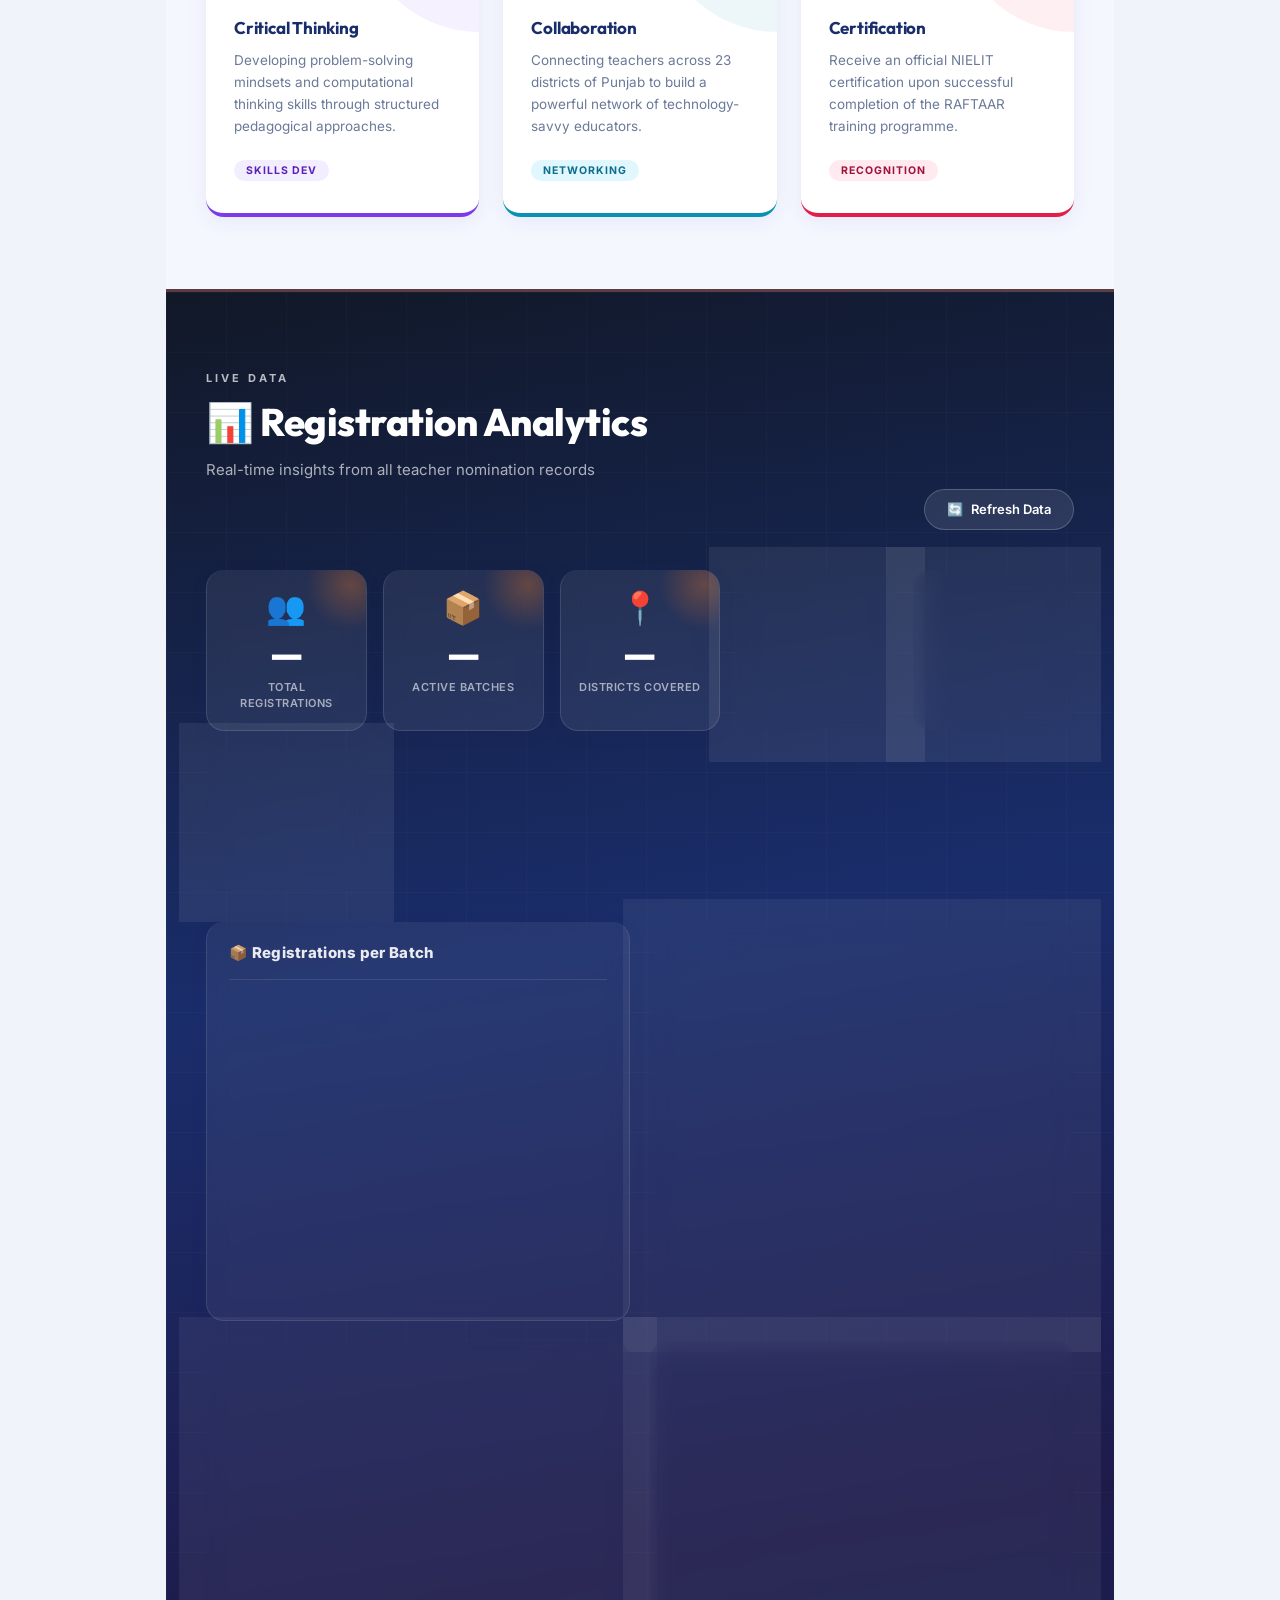
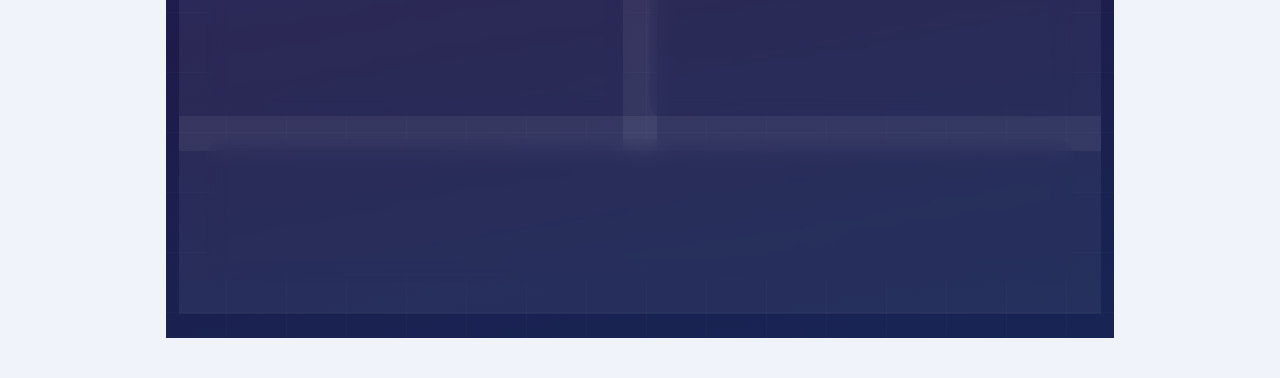
==== commit e274d008: "update project code" ====
--- a/index.html
+++ b/index.html
@@ -1,4 +1,4 @@
-<!DOCTYPE html>
+﻿<!DOCTYPE html>
 <html lang="en">
 
 <head>
@@ -176,7 +176,7 @@
                 <div id="pdfPhotoPlaceholder" style="font-size:8px;color:#6b768c;font-weight:700;letter-spacing:1px;">
                   CANDIDATE PHOTO</div>
               </div>
-              <div style="font-size:7.4px;color:#172d6b;font-weight:800;letter-spacing:1.2px;margin-top:4px;"> 
+              <div style="font-size:7.4px;color:#172d6b;font-weight:800;letter-spacing:1.2px;margin-top:4px;">
               </div>
             </div>
           </div>
@@ -320,7 +320,8 @@
     <!-- TAB BAR -->
     <ul class="portal-tabs nav" id="portalTab" role="tablist">
       <li class="nav-item">
-        <button class="nav-link active" id="home-tab" data-bs-toggle="tab" data-bs-target="#home-pane" role="tab" onclick="loadDashboard()">
+        <button class="nav-link active" id="home-tab" data-bs-toggle="tab" data-bs-target="#home-pane" role="tab"
+          onclick="loadDashboard()">
           🏠 Home
         </button>
       </li>
@@ -372,15 +373,22 @@
 
             <!-- Main Title -->
             <h1 class="hero-title" style="font-size: clamp(1.8rem, 3.5vw, 3rem); animation: none;">
-              <span class="title-line" style="letter-spacing: 2px; animation: fadeInUp 0.7s ease 0.1s both;">Mission RAFTAAR</span>
-              <span class="title-accent" style="font-size: 0.75em; line-height: 1.3; margin-top: 10px; display: inline-block; animation: fadeInUp 0.7s ease 0.2s both, shimmerText 3.5s linear infinite;">National Institute of Electronics &amp; Information Technology (NIELIT) Ropar</span>
+              <span class="title-line" style="letter-spacing: 2px; animation: fadeInUp 0.7s ease 0.1s both;">Mission
+                RAFTAAR</span>
+              <span class="title-accent"
+                style="font-size: 0.75em; line-height: 1.3; margin-top: 10px; display: inline-block; animation: fadeInUp 0.7s ease 0.2s both, shimmerText 3.5s linear infinite;">National
+                Institute of Electronics &amp; Information Technology (NIELIT) Ropar</span>
             </h1>
 
             <!-- Subtitle -->
-            <p class="hero-subtitle" style="font-size: 1.15rem; line-height: 1.6; color: rgba(255,255,255,0.95); margin-top: 20px; animation: none;">
-              <span style="display: inline-block; animation: fadeInUp 0.7s ease 0.3s both;">Three-Day Teacher Training Programme &bull;</span> <br> 
-              <span style="display: inline-block; animation: fadeInUp 0.7s ease 0.4s both;">In collaboration with Dept. of Punjab School Education, Govt. of Punjab</span>
-              <span class="typed-text" id="heroTyped" style="display:none;"></span><span class="typed-cursor" style="display:none;">|</span>
+            <p class="hero-subtitle"
+              style="font-size: 1.15rem; line-height: 1.6; color: rgba(255,255,255,0.95); margin-top: 20px; animation: none;">
+              <span style="display: inline-block; animation: fadeInUp 0.7s ease 0.3s both;">Three-Day Teacher Training
+                Programme &bull;</span> <br>
+              <span style="display: inline-block; animation: fadeInUp 0.7s ease 0.4s both;">In collaboration with Dept.
+                of Punjab School Education, Govt. of Punjab</span>
+              <span class="typed-text" id="heroTyped" style="display:none;"></span><span class="typed-cursor"
+                style="display:none;">|</span>
             </p>
 
             <!-- CTA Buttons -->
@@ -399,12 +407,12 @@
             <!-- Quick Stats Strip -->
             <div class="hero-stats" style="animation-delay: 0.6s;">
               <div class="hero-stat-item">
-                <div class="hero-stat-num">425+</div>
-                <div class="hero-stat-lbl">Schools</div>
+                <div class="hero-stat-num">425</div>
+                <div class="hero-stat-lbl">School Teachers</div>
               </div>
               <div class="hero-stat-divider"></div>
               <div class="hero-stat-item">
-                <div class="hero-stat-num">22</div>
+                <div class="hero-stat-num">23</div>
                 <div class="hero-stat-lbl">Districts</div>
               </div>
               <div class="hero-stat-divider"></div>
@@ -425,43 +433,50 @@
         <div class="home-features-section">
           <div class="section-label">What We Offer</div>
           <h2 class="section-heading">Empowering Education with Technology</h2>
-          <p class="section-sub">A transformative three-day programme designed to bridge the gap between modern technology and classroom teaching.</p>
+          <p class="section-sub">A transformative three-day programme designed to bridge the gap between modern
+            technology and classroom teaching.</p>
 
           <div class="features-grid">
             <div class="feat-card feat-card--blue home-reveal">
               <div class="feat-icon-wrap"><span class="feat-icon">🤖</span></div>
               <h3 class="feat-title">Robotics & AI</h3>
-              <p class="feat-desc">Hands-on labs covering Artificial Intelligence, Machine Learning, and Robotics fundamentals tailored for school educators.</p>
+              <p class="feat-desc">Hands-on labs covering Artificial Intelligence, Machine Learning, and Robotics
+                fundamentals tailored for school educators.</p>
               <div class="feat-tag">Core Module</div>
             </div>
             <div class="feat-card feat-card--orange home-reveal" style="animation-delay:0.15s">
               <div class="feat-icon-wrap"><span class="feat-icon">🏫</span></div>
               <h3 class="feat-title">School Readiness</h3>
-              <p class="feat-desc">Practical guidance to integrate cutting-edge technology into daily lesson plans and school infrastructure.</p>
+              <p class="feat-desc">Practical guidance to integrate cutting-edge technology into daily lesson plans and
+                school infrastructure.</p>
               <div class="feat-tag">Infrastructure</div>
             </div>
             <div class="feat-card feat-card--green home-reveal" style="animation-delay:0.3s">
               <div class="feat-icon-wrap"><span class="feat-icon">📈</span></div>
               <h3 class="feat-title">Teacher Advancement</h3>
-              <p class="feat-desc">Upskilling educators to become technology champions, capable of inspiring the next generation of innovators.</p>
+              <p class="feat-desc">Upskilling educators to become technology champions, capable of inspiring the next
+                generation of innovators.</p>
               <div class="feat-tag">Leadership</div>
             </div>
             <div class="feat-card feat-card--purple home-reveal" style="animation-delay:0.45s">
               <div class="feat-icon-wrap"><span class="feat-icon">🧠</span></div>
               <h3 class="feat-title">Critical Thinking</h3>
-              <p class="feat-desc">Developing problem-solving mindsets and computational thinking skills through structured pedagogical approaches.</p>
+              <p class="feat-desc">Developing problem-solving mindsets and computational thinking skills through
+                structured pedagogical approaches.</p>
               <div class="feat-tag">Skills Dev</div>
             </div>
             <div class="feat-card feat-card--teal home-reveal" style="animation-delay:0.6s">
               <div class="feat-icon-wrap"><span class="feat-icon">🤝</span></div>
               <h3 class="feat-title">Collaboration</h3>
-              <p class="feat-desc">Connecting teachers across 22 districts of Punjab to build a powerful network of technology-savvy educators.</p>
+              <p class="feat-desc">Connecting teachers across 23 districts of Punjab to build a powerful network of
+                technology-savvy educators.</p>
               <div class="feat-tag">Networking</div>
             </div>
             <div class="feat-card feat-card--red home-reveal" style="animation-delay:0.75s">
               <div class="feat-icon-wrap"><span class="feat-icon">🏆</span></div>
               <h3 class="feat-title">Certification</h3>
-              <p class="feat-desc">Receive an official NIELIT certification upon successful completion of the RAFTAAR training programme.</p>
+              <p class="feat-desc">Receive an official NIELIT certification upon successful completion of the RAFTAAR
+                training programme.</p>
               <div class="feat-tag">Recognition</div>
             </div>
           </div>
@@ -473,7 +488,8 @@
             <div>
               <div class="section-label" style="color:rgba(255,255,255,0.7);">Live Data</div>
               <h2 class="section-heading" style="color:#fff;">📊 Registration Analytics</h2>
-              <p class="section-sub" style="color:rgba(255,255,255,0.65);">Real-time insights from all teacher nomination records</p>
+              <p class="section-sub" style="color:rgba(255,255,255,0.65);">Real-time insights from all teacher
+                nomination records</p>
             </div>
             <button class="refresh-btn" onclick="loadDashboard()">
               <span class="refresh-icon">🔄</span> Refresh Data
@@ -559,10 +575,18 @@
               <table style="width:100%; border-collapse:collapse; font-size:13px;">
                 <thead>
                   <tr style="background:rgba(255,255,255,0.08); border-bottom:2px solid rgba(244,121,32,0.4);">
-                    <th style="padding:13px 16px; text-align:center; width:48px; color:rgba(255,255,255,0.5); font-size:11px; letter-spacing:1px; text-transform:uppercase; font-weight:600;">#</th>
-                    <th style="padding:13px 16px; text-align:left; color:rgba(255,255,255,0.6); font-size:11px; letter-spacing:1.5px; text-transform:uppercase; font-weight:600;">District</th>
-                    <th style="padding:13px 16px; text-align:right; color:rgba(255,255,255,0.6); font-size:11px; letter-spacing:1.5px; text-transform:uppercase; font-weight:600;">Registrations</th>
-                    <th style="padding:13px 20px 13px 12px; color:rgba(255,255,255,0.6); font-size:11px; letter-spacing:1.5px; text-transform:uppercase; font-weight:600;">Progress</th>
+                    <th
+                      style="padding:13px 16px; text-align:center; width:48px; color:rgba(255,255,255,0.5); font-size:11px; letter-spacing:1px; text-transform:uppercase; font-weight:600;">
+                      #</th>
+                    <th
+                      style="padding:13px 16px; text-align:left; color:rgba(255,255,255,0.6); font-size:11px; letter-spacing:1.5px; text-transform:uppercase; font-weight:600;">
+                      District</th>
+                    <th
+                      style="padding:13px 16px; text-align:right; color:rgba(255,255,255,0.6); font-size:11px; letter-spacing:1.5px; text-transform:uppercase; font-weight:600;">
+                      Registrations</th>
+                    <th
+                      style="padding:13px 20px 13px 12px; color:rgba(255,255,255,0.6); font-size:11px; letter-spacing:1.5px; text-transform:uppercase; font-weight:600;">
+                      Progress</th>
                   </tr>
                 </thead>
                 <tbody id="districtLeaderboard"></tbody>
@@ -877,7 +901,7 @@
         </div>
       </div><!-- /admin-pane -->
 
-      
+
 
     </div><!-- /tab-content -->
   </main>
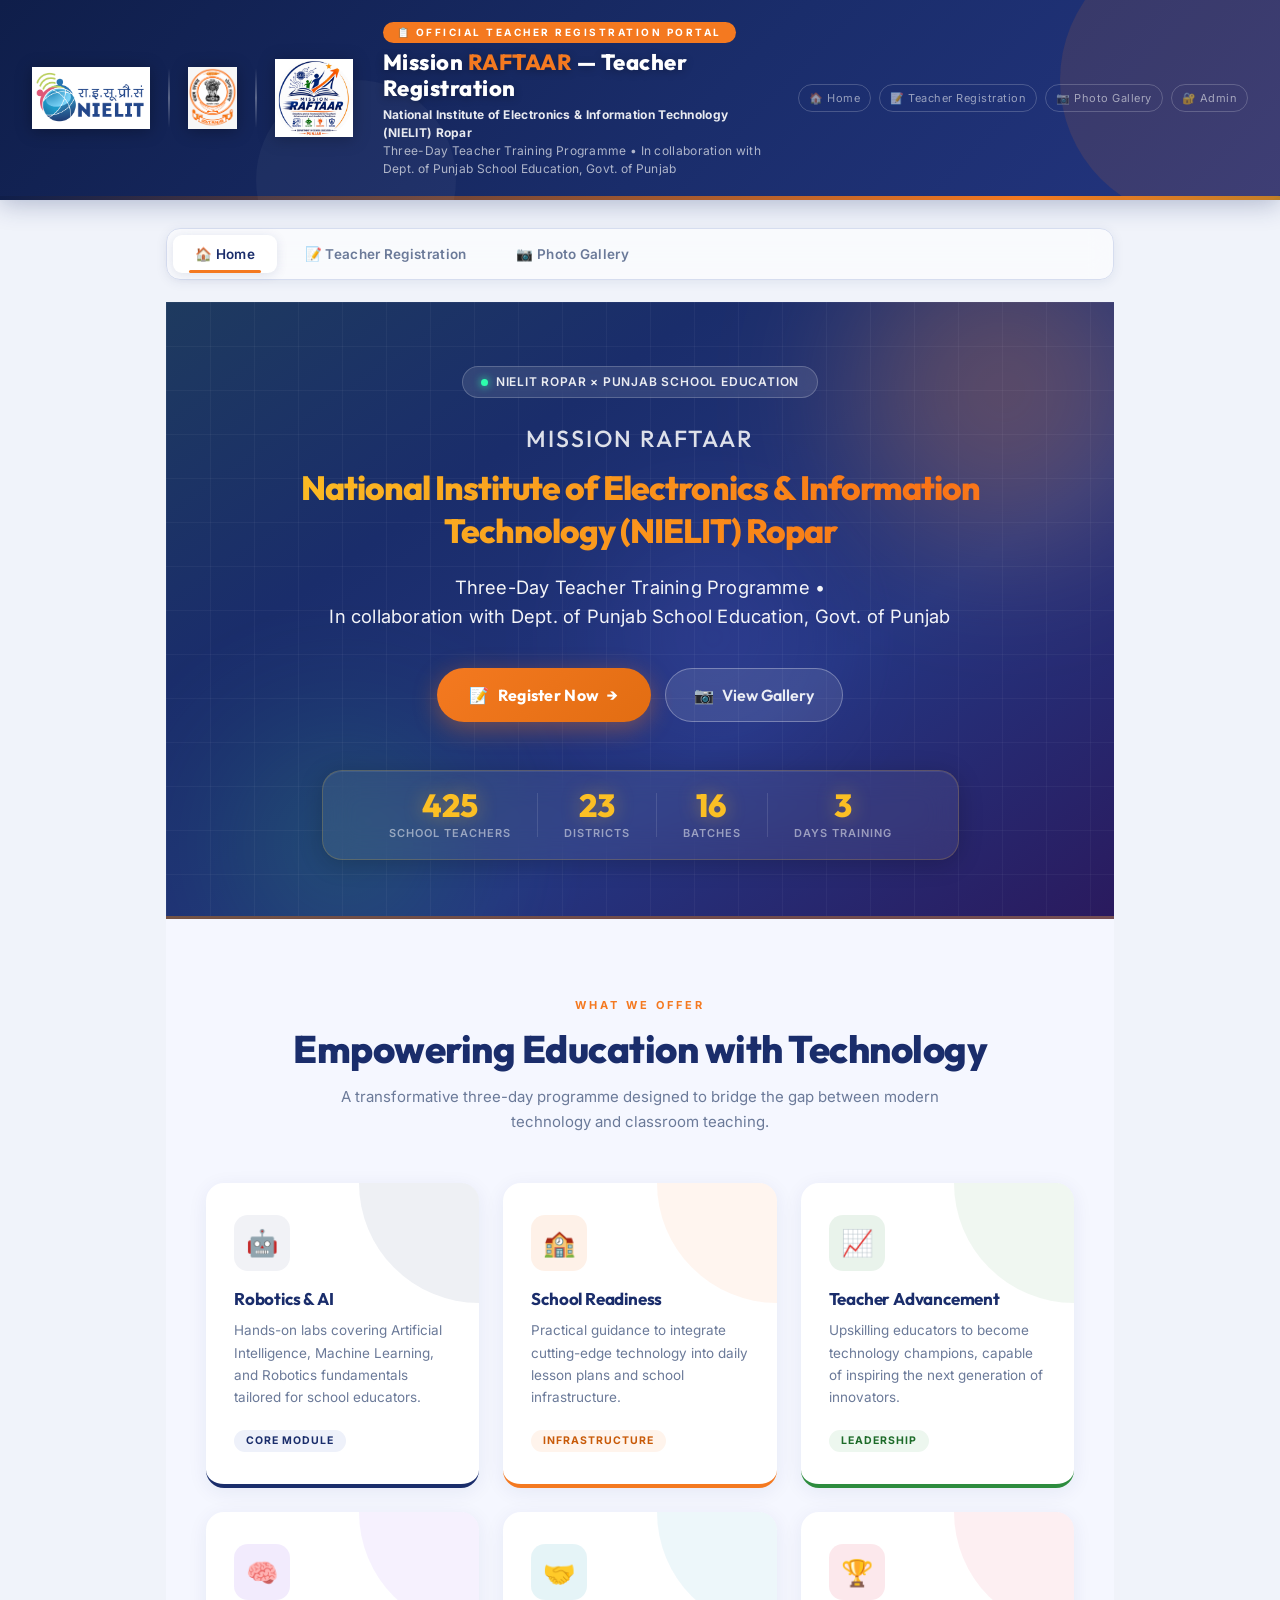
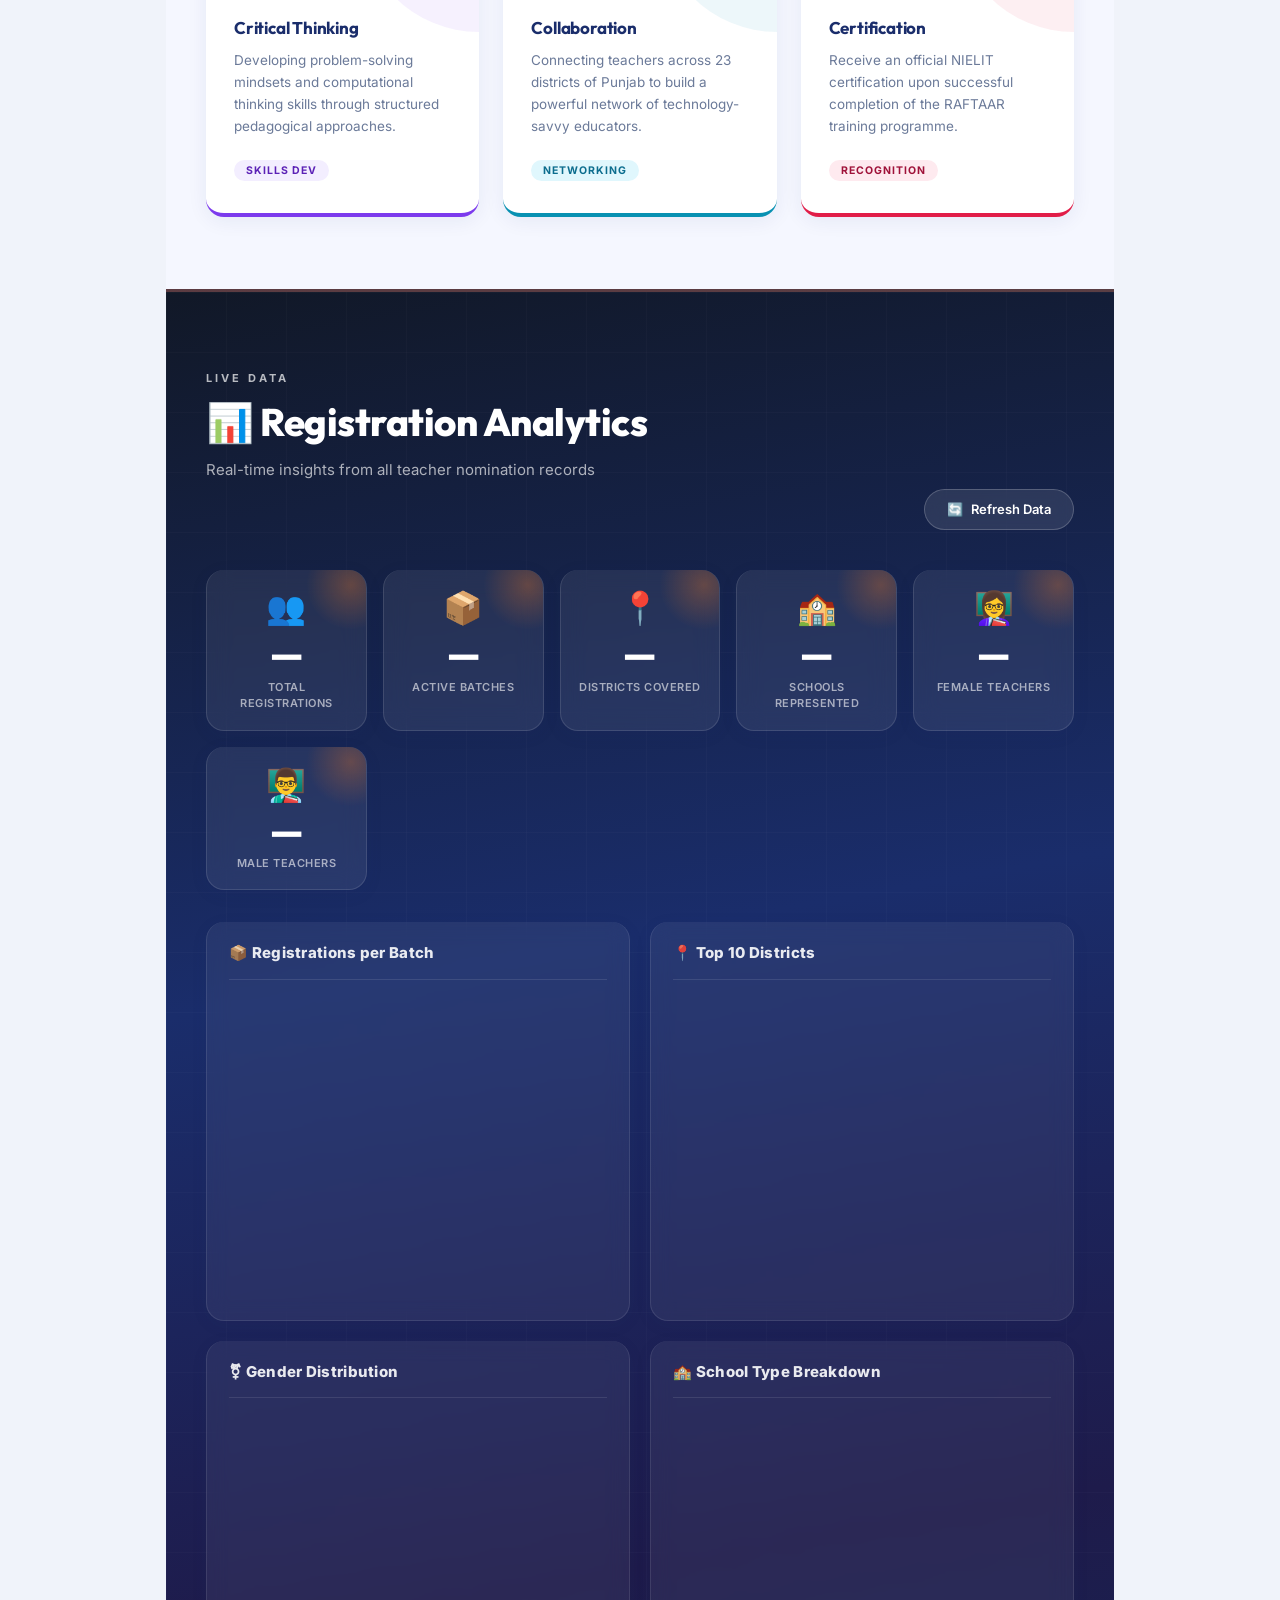
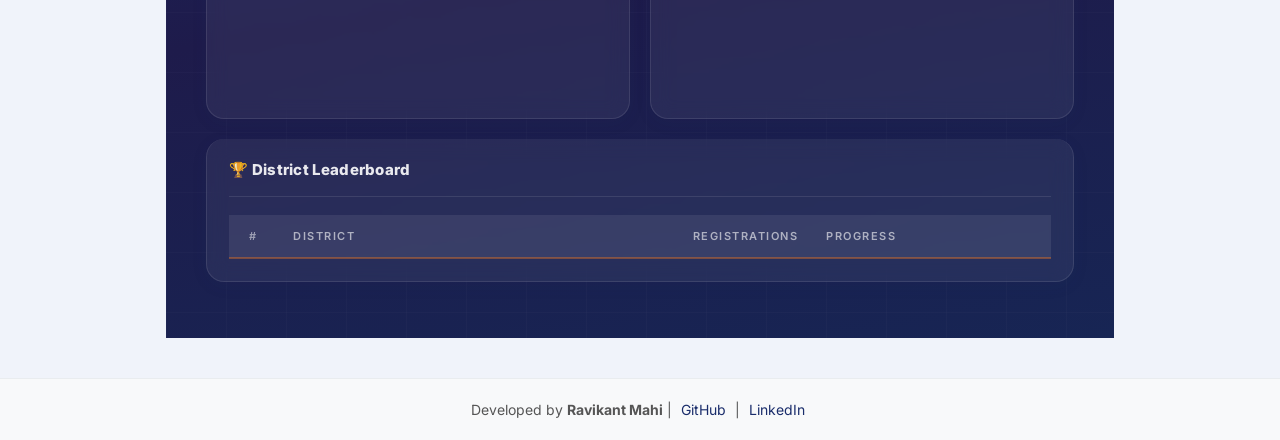
==== commit f5c20792: "footer" ====
--- a/index.html
+++ b/index.html
@@ -1,4 +1,4 @@
-﻿<!DOCTYPE html>
+<!DOCTYPE html>
 <html lang="en">
 
 <head>
@@ -1264,6 +1264,13 @@
   <!-- Confetti container -->
   <div class="confetti-container" id="confettiContainer"></div>
 
+  <!-- Developer Footer -->
+  <footer style="text-align: center; padding: 20px; font-size: 14px; color: #555; background: #f8f9fa; border-top: 1px solid #e9ecef; margin-top: auto; width: 100%; position: relative; z-index: 10;">
+    Developed by <strong>Ravikant Mahi</strong> | 
+    <a href="https://github.com/Ravikantmahi" target="_blank" style="color: #1a2d6b; text-decoration: none; margin: 0 5px;">GitHub</a> | 
+    <a href="https://www.linkedin.com/in/ravikantmahi/" target="_blank" style="color: #1a2d6b; text-decoration: none; margin: 0 5px;">LinkedIn</a>
+  </footer>
+
 </body>
 
 </html>
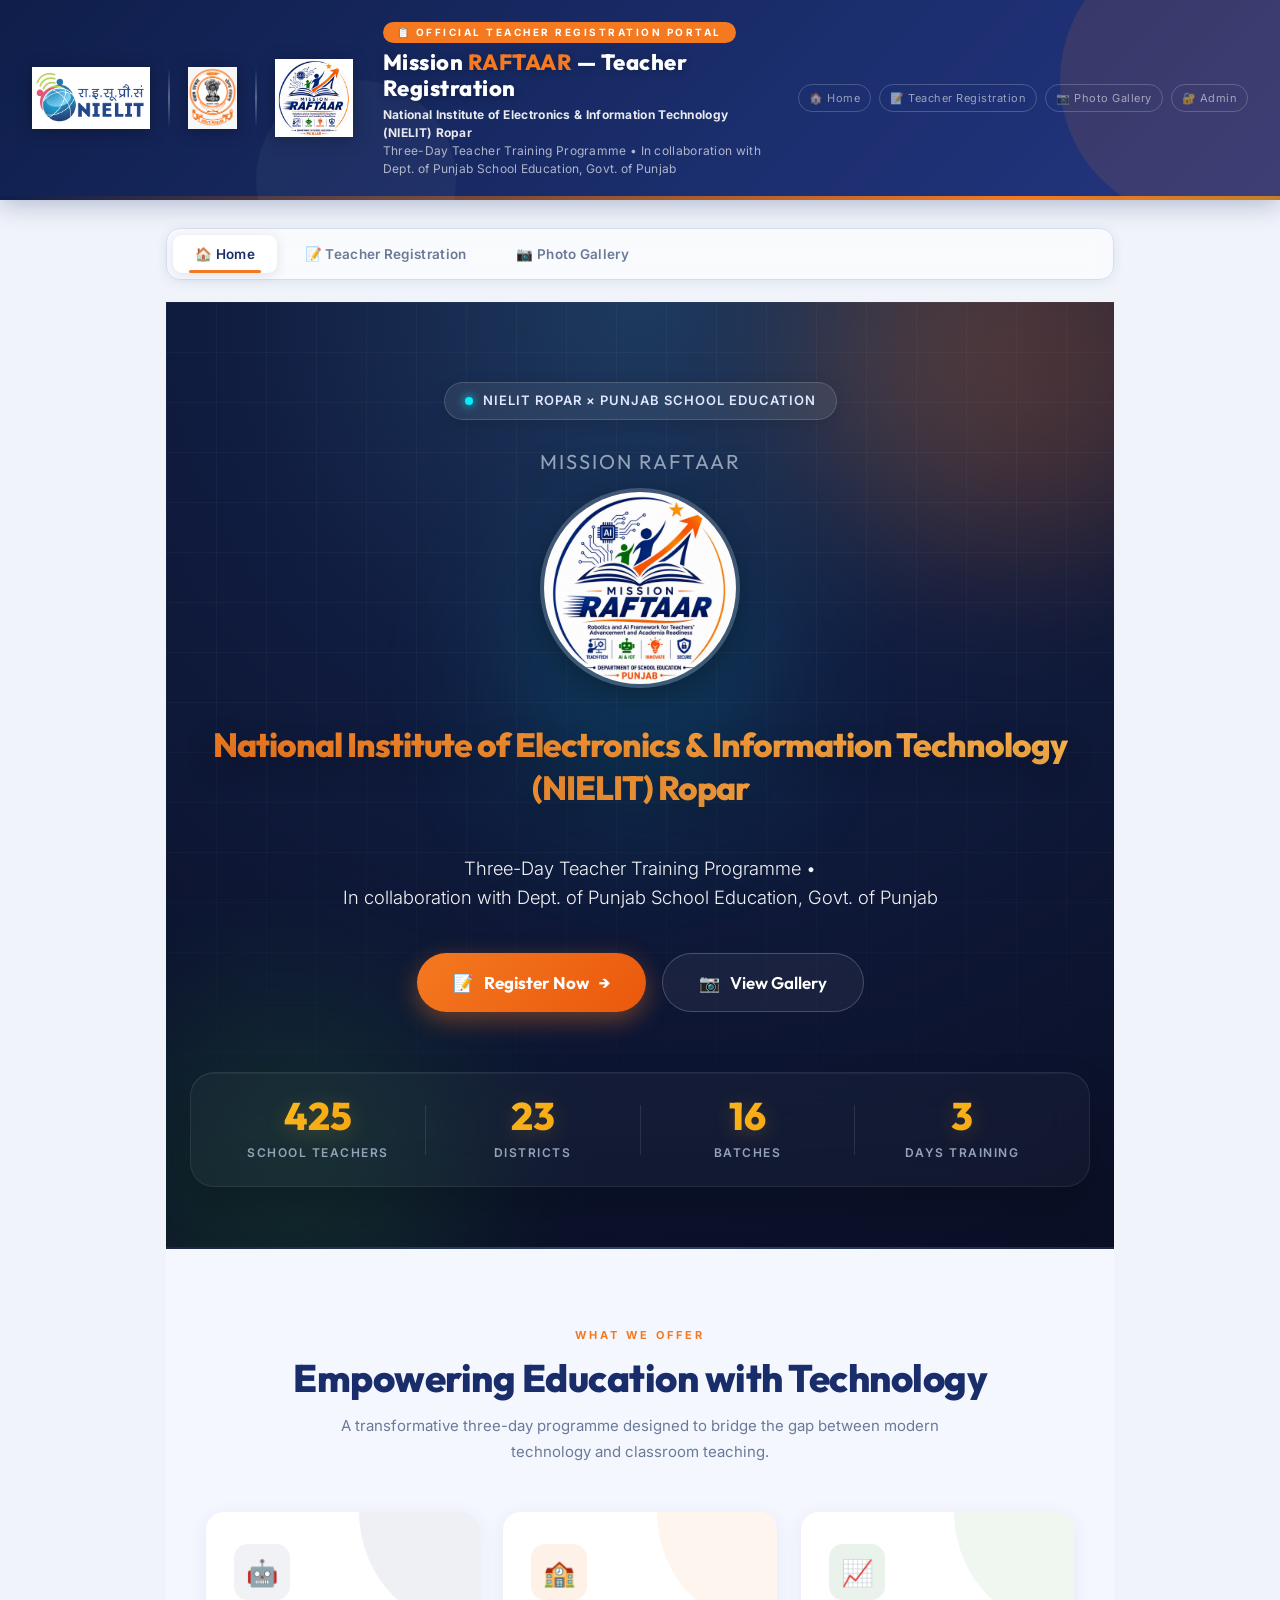
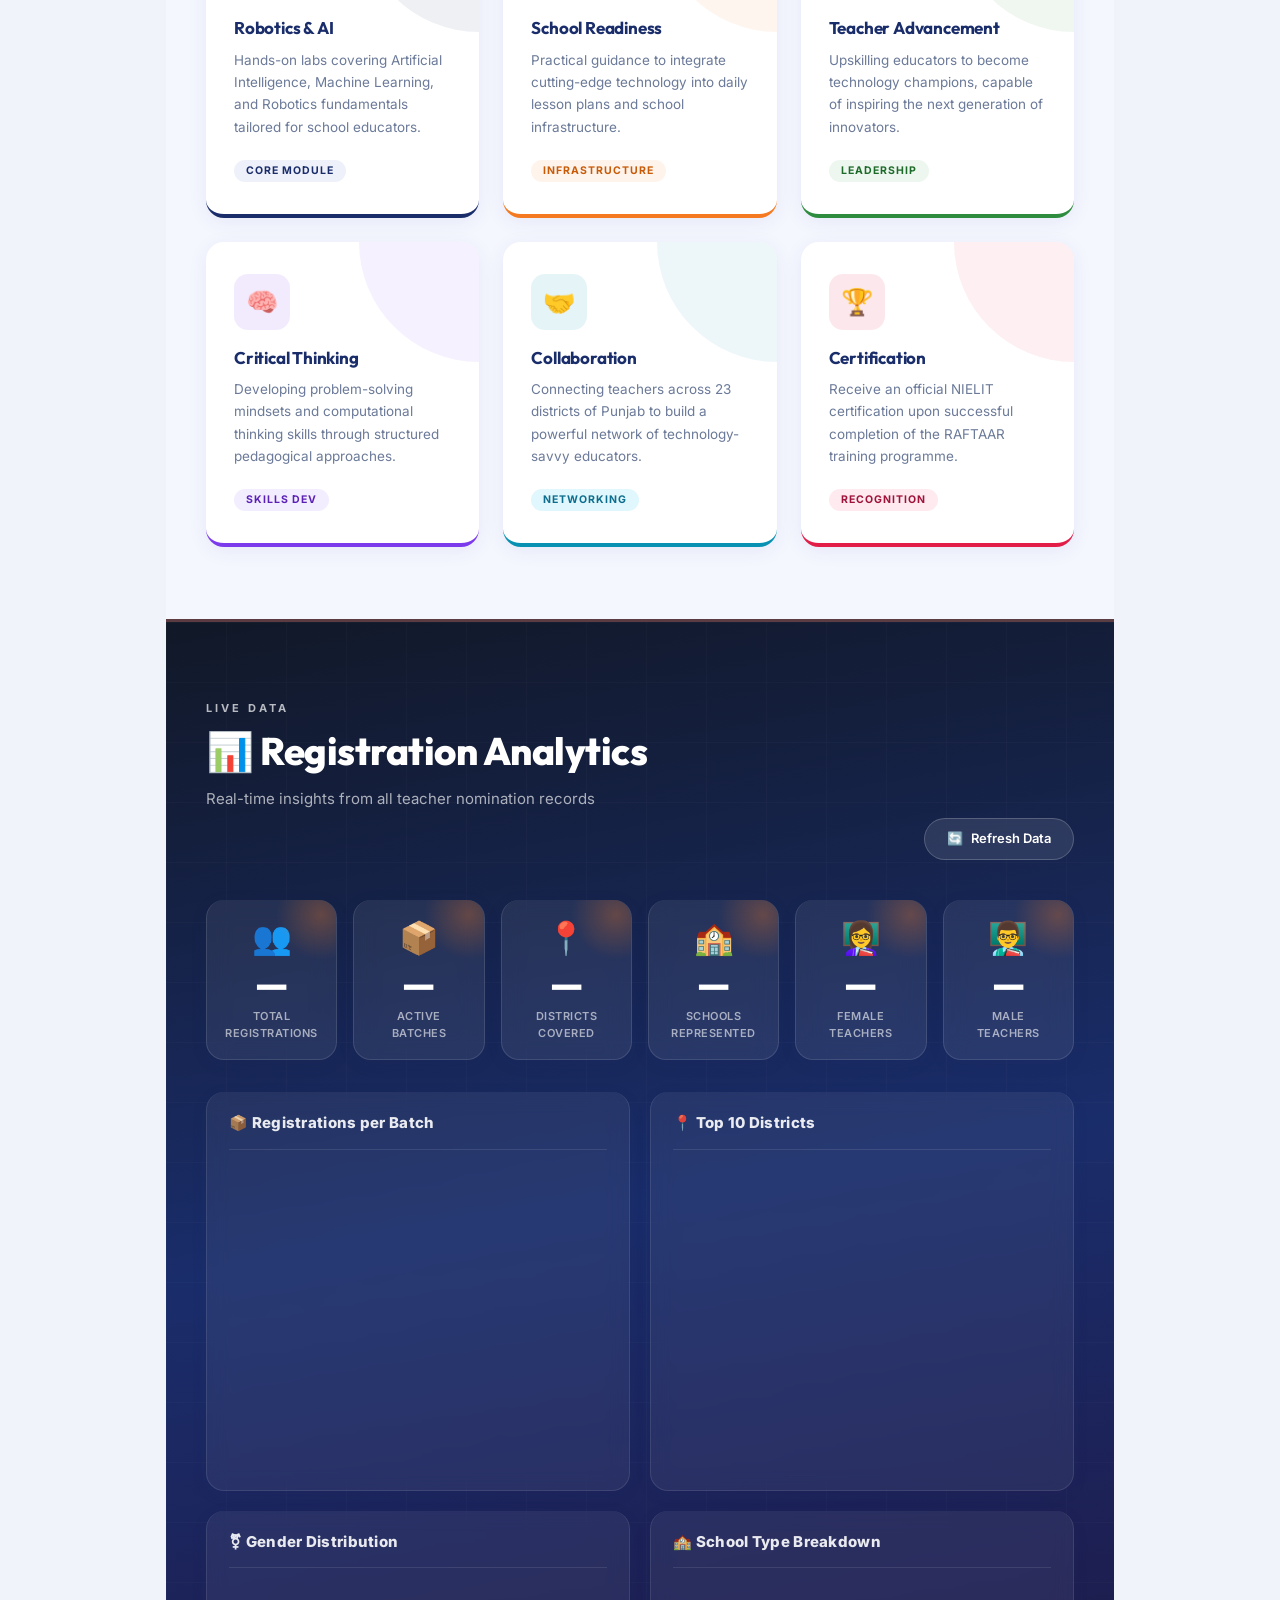
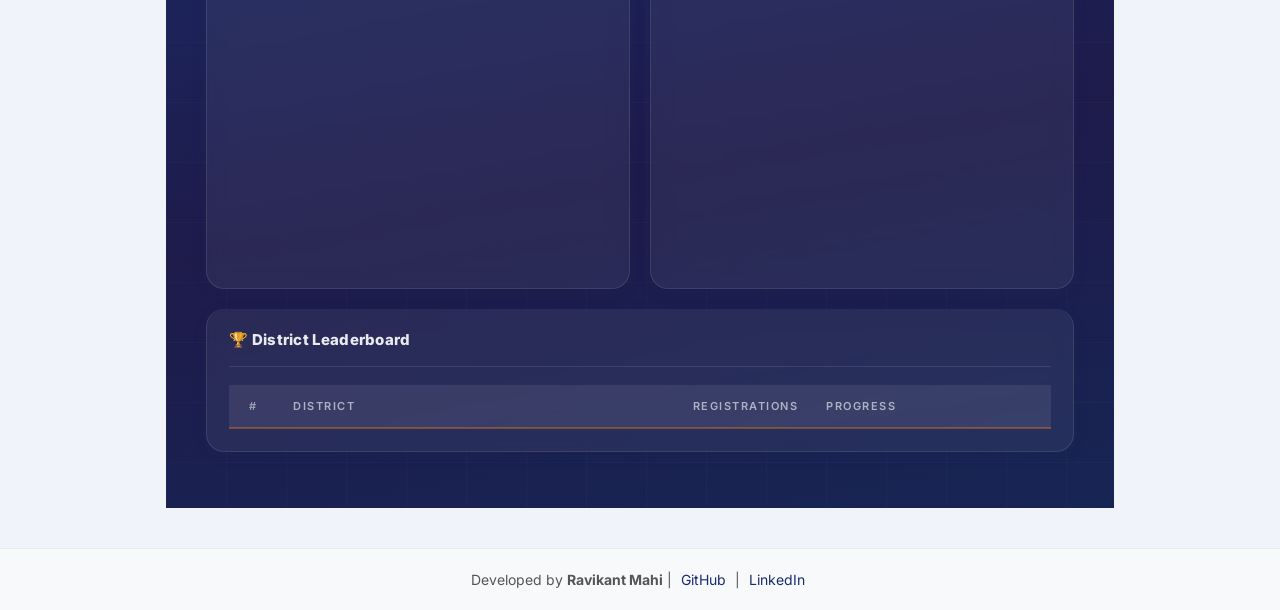
==== commit bd9519f0: "update add log  code" ====
--- a/index.html
+++ b/index.html
@@ -375,14 +375,15 @@
             <h1 class="hero-title" style="font-size: clamp(1.8rem, 3.5vw, 3rem); animation: none;">
               <span class="title-line" style="letter-spacing: 2px; animation: fadeInUp 0.7s ease 0.1s both;">Mission
                 RAFTAAR</span>
+              <img src="Raftaarlogo.png" alt="Mission Raftaar Logo" class="hero-logo-img">
               <span class="title-accent"
-                style="font-size: 0.75em; line-height: 1.3; margin-top: 10px; display: inline-block; animation: fadeInUp 0.7s ease 0.2s both, shimmerText 3.5s linear infinite;">National
+                style="font-size: 0.75em; line-height: 1.3; margin-top: 15px; display: inline-block; animation: fadeInUp 0.7s ease 0.2s both, shimmerText 3.5s linear infinite;">National
                 Institute of Electronics &amp; Information Technology (NIELIT) Ropar</span>
             </h1>
 
             <!-- Subtitle -->
             <p class="hero-subtitle"
-              style="font-size: 1.15rem; line-height: 1.6; color: rgba(255,255,255,0.95); margin-top: 20px; animation: none;">
+              style="color: rgba(255,255,255,0.95); margin-top: 20px; animation: none;">
               <span style="display: inline-block; animation: fadeInUp 0.7s ease 0.3s both;">Three-Day Teacher Training
                 Programme &bull;</span> <br>
               <span style="display: inline-block; animation: fadeInUp 0.7s ease 0.4s both;">In collaboration with Dept.
--- a/style.css
+++ b/style.css
@@ -1214,49 +1214,48 @@
 /* ── HERO SECTION ── */
 .home-hero {
   position: relative;
-  background: linear-gradient(145deg, #1e3a5f 0%, #1a2d6b 30%, #243580 65%, #2a1a5e 100%);
-  min-height: 520px;
+  background: radial-gradient(circle at 50% 0%, #1e3a5f 0%, #101c40 40%, #0a0f25 100%);
+  min-height: 600px;
   display: flex;
   align-items: center;
   justify-content: center;
   overflow: hidden;
-  padding: 64px 40px 56px;
-  border-bottom: 3px solid rgba(244,121,32,0.4);
+  padding: 80px 20px 60px;
+  border-bottom: 2px solid rgba(255,255,255,0.05);
 }
 
 /* Animated floating orbs */
 .hero-orb {
   position: absolute;
   border-radius: 50%;
-  filter: blur(70px);
-  opacity: 0.28;
-  animation: orbFloat 9s ease-in-out infinite;
+  filter: blur(80px);
+  animation: orbFloat 12s ease-in-out infinite;
   pointer-events: none;
 }
 .orb-1 {
-  width: 380px; height: 380px;
-  background: radial-gradient(circle, #f47920 0%, #ff9a4a 40%, transparent 70%);
-  top: -100px; right: -80px;
-  animation-delay: 0s;
+  width: 400px; height: 400px;
+  background: #f47920;
+  top: -150px; right: -100px;
+  opacity: 0.25;
 }
 .orb-2 {
-  width: 300px; height: 300px;
-  background: radial-gradient(circle, #4ade80 0%, #22c55e 40%, transparent 70%);
-  bottom: -80px; left: 3%;
-  animation-delay: -3.5s;
-  opacity: 0.18;
+  width: 350px; height: 350px;
+  background: #2d8c3e;
+  bottom: -100px; left: -50px;
+  animation-delay: -4s;
+  opacity: 0.2;
 }
 .orb-3 {
-  width: 240px; height: 240px;
-  background: radial-gradient(circle, #818cf8 0%, #6366f1 40%, transparent 70%);
-  top: 35%; left: 45%;
-  animation-delay: -6s;
-  opacity: 0.22;
+  width: 250px; height: 250px;
+  background: #00f0ff;
+  top: 40%; left: 50%;
+  transform: translate(-50%, -50%);
+  animation-delay: -8s;
+  opacity: 0.15;
 }
 @keyframes orbFloat {
   0%, 100% { transform: translateY(0px) scale(1); }
-  33%  { transform: translateY(-28px) scale(1.05); }
-  66%  { transform: translateY(14px) scale(0.97); }
+  50%  { transform: translateY(-30px) scale(1.05); }
 }
 
 /* Animated grid lines */
@@ -1264,11 +1263,13 @@
   position: absolute;
   inset: 0;
   background-image:
-    linear-gradient(rgba(255,255,255,0.04) 1px, transparent 1px),
-    linear-gradient(90deg, rgba(255,255,255,0.04) 1px, transparent 1px);
-  background-size: 44px 44px;
-  animation: gridMove 20s linear infinite;
+    linear-gradient(rgba(255,255,255,0.03) 1px, transparent 1px),
+    linear-gradient(90deg, rgba(255,255,255,0.03) 1px, transparent 1px);
+  background-size: 50px 50px;
+  animation: gridMove 25s linear infinite;
   pointer-events: none;
+  mask-image: linear-gradient(to bottom, black 40%, transparent 100%);
+  -webkit-mask-image: linear-gradient(to bottom, black 40%, transparent 100%);
 }
 @keyframes gridMove {
   0%  { background-position: 0 0; }
@@ -1280,199 +1281,244 @@
   position: relative;
   z-index: 2;
   text-align: center;
-  max-width: 760px;
+  max-width: 900px;
+  width: 100%;
+  display: flex;
+  flex-direction: column;
+  align-items: center;
 }
 
 /* Pill badge */
 .hero-badge {
   display: inline-flex;
   align-items: center;
-  gap: 8px;
-  background: rgba(255,255,255,0.1);
-  backdrop-filter: blur(8px);
-  border: 1px solid rgba(255,255,255,0.2);
-  color: rgba(255,255,255,0.9);
-  font-size: 12px;
+  gap: 10px;
+  background: rgba(255,255,255,0.08);
+  backdrop-filter: blur(12px);
+  border: 1px solid rgba(255,255,255,0.15);
+  color: #e0e7ff;
+  font-size: 13px;
   font-weight: 600;
-  letter-spacing: 0.8px;
-  padding: 6px 18px;
+  letter-spacing: 1px;
+  padding: 8px 20px;
   border-radius: 50px;
-  margin-bottom: 28px;
+  margin-bottom: 30px;
   text-transform: uppercase;
-  animation: fadeInDown 0.6s ease both;
+  animation: fadeInDown 0.8s cubic-bezier(0.2, 0.8, 0.2, 1) both;
+  box-shadow: 0 4px 15px rgba(0,0,0,0.1);
 }
 .badge-dot {
-  width: 7px; height: 7px;
-  background: #2dffac;
+  width: 8px; height: 8px;
+  background: #00f0ff;
   border-radius: 50%;
-  box-shadow: 0 0 8px #2dffac;
-  animation: pulseDot 2s ease infinite;
+  box-shadow: 0 0 10px #00f0ff;
+  animation: pulseDot 2s ease-in-out infinite;
 }
 @keyframes pulseDot {
   0%, 100% { transform: scale(1); opacity: 1; }
-  50% { transform: scale(1.5); opacity: 0.6; }
+  50% { transform: scale(1.4); opacity: 0.5; }
 }
 
 /* Hero title */
 .hero-title {
   font-family: 'Outfit', sans-serif;
-  font-size: clamp(2.8rem, 6vw, 5rem);
+  font-size: clamp(2.5rem, 5vw, 4.5rem);
   font-weight: 800;
-  line-height: 1.1;
-  margin-bottom: 20px;
+  line-height: 1.15;
+  margin-bottom: 24px;
   letter-spacing: -1px;
-  animation: fadeInUp 0.7s ease 0.1s both;
+  color: #ffffff;
+  animation: fadeInUp 0.8s cubic-bezier(0.2, 0.8, 0.2, 1) 0.1s both;
+  text-shadow: 0 10px 30px rgba(0,0,0,0.3);
 }
 .title-line {
   display: block;
-  color: rgba(255,255,255,0.85);
-  font-weight: 500;
-  font-size: 0.52em;
-  letter-spacing: 4px;
+  font-weight: 400;
+  font-size: 0.45em;
+  letter-spacing: 5px;
   text-transform: uppercase;
-  margin-bottom: 4px;
+  margin-bottom: 12px;
+  color: #94a3b8;
+}
+.hero-logo-img {
+  width: clamp(180px, 19vw, 200px);
+  aspect-ratio: 1 / 1;
+  object-fit: cover;
+  border-radius: 50%;
+  margin: 15px auto 20px;
+  display: block;
+  box-shadow: 0 10px 30px rgba(0,0,0,0.3);
+  border: 4px solid rgba(255,255,255,0.15);
+  transition: transform 0.4s cubic-bezier(0.175, 0.885, 0.32, 1.275), box-shadow 0.4s ease, border-color 0.4s ease;
+  animation: fadeInUp 0.8s cubic-bezier(0.2, 0.8, 0.2, 1) 0.15s both;
+  background: rgba(255,255,255,0.05);
+  backdrop-filter: blur(10px);
+}
+.hero-logo-img:hover {
+  transform: scale(1.1) rotate(6deg);
+  box-shadow: 0 15px 40px rgba(223, 217, 213, 0.4);
+  border-color: rgba(255,255,255,0.4);
 }
 .title-accent {
   display: block;
-  background: linear-gradient(90deg, #fbbf24 0%, #f97316 35%, #fb923c 60%, #fbbf24 100%);
-  background-size: 250% auto;
+  background: linear-gradient(135deg, #f47920 0%, #ffb84d 50%, #f47920 100%);
+  background-size: 200% auto;
   -webkit-background-clip: text;
   -webkit-text-fill-color: transparent;
   background-clip: text;
-  animation: shimmerText 3.5s linear infinite;
-}
-@keyframes shimmerText {
-  0%   { background-position: 0% center; }
-  100% { background-position: 250% center; }
-}
-
-/* Hero subtitle / typewriter */
+  animation: shimmerText 4s linear infinite;
+}
+
+/* Hero subtitle */
 .hero-subtitle {
-  font-size: clamp(1.05rem, 2vw, 1.3rem);
-  color: rgba(255,255,255,0.75);
-  font-weight: 400;
-  line-height: 1.65;
-  margin-bottom: 36px;
-  min-height: 2.5em;
-  animation: fadeInUp 0.7s ease 0.2s both;
-  letter-spacing: 0.2px;
-}
-.typed-cursor {
-  color: #f47920;
+  font-size: clamp(0.85rem, 3vw, 1.15rem);
+  color: #cbd5e1;
   font-weight: 300;
-  animation: blink 1s step-end infinite;
-}
-@keyframes blink { 0%, 100% { opacity: 1; } 50% { opacity: 0; } }
+  line-height: 1.6;
+  margin-bottom: 40px;
+  animation: fadeInUp 0.8s cubic-bezier(0.2, 0.8, 0.2, 1) 0.2s both;
+  max-width: 700px;
+}
 
 /* CTA Buttons */
 .hero-ctas {
   display: flex;
-  gap: 14px;
+  gap: 16px;
   justify-content: center;
   flex-wrap: wrap;
-  margin-bottom: 48px;
-  animation: fadeInUp 0.7s ease 0.3s both;
+  margin-bottom: 60px;
+  animation: fadeInUp 0.8s cubic-bezier(0.2, 0.8, 0.2, 1) 0.3s both;
+  width: 100%;
 }
 .cta-primary {
   display: inline-flex;
   align-items: center;
-  gap: 8px;
-  background: linear-gradient(135deg, #f47920 0%, #e26d12 100%);
+  gap: 10px;
+  background: linear-gradient(135deg, #f47920 0%, #ea580c 100%);
   color: #fff;
   border: none;
-  padding: 14px 32px;
+  padding: 16px 36px;
   border-radius: 50px;
   font-family: 'Outfit', sans-serif;
-  font-size: 16px;
+  font-size: 17px;
   font-weight: 700;
   cursor: pointer;
   position: relative;
   overflow: hidden;
-  transition: all 0.3s ease;
-  box-shadow: 0 6px 24px rgba(244,121,32,0.4);
-  letter-spacing: 0.3px;
+  transition: all 0.4s cubic-bezier(0.175, 0.885, 0.32, 1.275);
+  box-shadow: 0 8px 25px rgba(244,121,32,0.4);
 }
 .cta-primary::before {
   content: '';
   position: absolute;
   top: 0; left: -100%; width: 100%; height: 100%;
-  background: linear-gradient(90deg, transparent, rgba(255,255,255,0.2), transparent);
-  transition: left 0.5s ease;
+  background: linear-gradient(90deg, transparent, rgba(255,255,255,0.3), transparent);
+  transition: left 0.6s ease;
 }
 .cta-primary:hover::before { left: 100%; }
 .cta-primary:hover {
-  transform: translateY(-3px);
-  box-shadow: 0 12px 32px rgba(244,121,32,0.5);
-}
-.cta-arrow { font-style: normal; transition: transform 0.3s; }
-.cta-primary:hover .cta-arrow { transform: translateX(5px); }
+  transform: translateY(-4px) scale(1.02);
+  box-shadow: 0 14px 35px rgba(244,121,32,0.6);
+}
+.cta-arrow { transition: transform 0.3s; }
+.cta-primary:hover .cta-arrow { transform: translateX(6px); }
+
 .cta-secondary {
   display: inline-flex;
   align-items: center;
-  gap: 8px;
-  background: rgba(255,255,255,0.1);
-  backdrop-filter: blur(8px);
-  border: 1.5px solid rgba(255,255,255,0.3);
-  color: rgba(255,255,255,0.9);
-  padding: 14px 28px;
+  gap: 10px;
+  background: rgba(255,255,255,0.05);
+  backdrop-filter: blur(10px);
+  border: 1px solid rgba(255,255,255,0.2);
+  color: #fff;
+  padding: 16px 36px;
   border-radius: 50px;
   font-family: 'Outfit', sans-serif;
-  font-size: 16px;
+  font-size: 17px;
   font-weight: 600;
   cursor: pointer;
   text-decoration: none;
-  transition: all 0.3s ease;
+  transition: all 0.4s cubic-bezier(0.175, 0.885, 0.32, 1.275);
 }
 .cta-secondary:hover {
-  background: rgba(255,255,255,0.18);
-  border-color: rgba(255,255,255,0.5);
-  color: #fff;
-  transform: translateY(-3px);
+  background: rgba(255,255,255,0.15);
+  border-color: rgba(255,255,255,0.4);
+  transform: translateY(-4px) scale(1.02);
+  box-shadow: 0 10px 25px rgba(0,0,0,0.2);
 }
 
 /* Hero stats strip */
 .hero-stats {
-  display: inline-flex;
-  align-items: center;
-  gap: 0;
-  background: rgba(255,255,255,0.07);
-  backdrop-filter: blur(16px);
-  border: 1px solid rgba(251,191,36,0.2);
-  border-radius: 20px;
-  padding: 18px 40px;
-  animation: fadeInUp 0.7s ease 0.45s both;
-  box-shadow: 0 4px 24px rgba(0,0,0,0.2), inset 0 1px 0 rgba(255,255,255,0.08);
-}
-.hero-stat-item { text-align: center; padding: 0 26px; }
+  display: flex;
+  align-items: center;
+  justify-content: center;
+  flex-wrap: wrap;
+  gap: 30px;
+  background: rgba(255,255,255,0.03);
+  backdrop-filter: blur(20px);
+  border: 1px solid rgba(255,255,255,0.08);
+  border-radius: 24px;
+  padding: 24px 50px;
+  animation: fadeInUp 0.8s cubic-bezier(0.2, 0.8, 0.2, 1) 0.4s both;
+  box-shadow: 0 20px 40px rgba(0,0,0,0.2), inset 0 1px 0 rgba(255,255,255,0.05);
+  width: 100%;
+}
+.hero-stat-item {
+  text-align: center;
+  flex: 1;
+  min-width: 120px;
+}
 .hero-stat-num {
   font-family: 'Outfit', sans-serif;
-  font-size: 2rem;
+  font-size: clamp(2rem, 3vw, 2.5rem);
   font-weight: 800;
-  color: #fbbf24;
+  background: linear-gradient(135deg, #fbbf24 0%, #f59e0b 100%);
+  -webkit-background-clip: text;
+  -webkit-text-fill-color: transparent;
   line-height: 1;
-  margin-bottom: 4px;
-  text-shadow: 0 0 20px rgba(251,191,36,0.4);
+  margin-bottom: 8px;
+  filter: drop-shadow(0 4px 10px rgba(251,191,36,0.2));
 }
 .hero-stat-lbl {
-  font-size: 11px;
+  font-size: 12px;
   font-weight: 600;
-  color: rgba(255,255,255,0.5);
-  letter-spacing: 1px;
+  color: #94a3b8;
+  letter-spacing: 1.5px;
   text-transform: uppercase;
 }
 .hero-stat-divider {
   width: 1px;
-  height: 44px;
-  background: rgba(255,255,255,0.12);
+  height: 50px;
+  background: rgba(255,255,255,0.1);
+}
+
+@media (max-width: 768px) {
+  .hero-stats {
+    flex-direction: column;
+    padding: 30px;
+    gap: 20px;
+  }
+  .hero-stat-divider {
+    width: 100%;
+    height: 1px;
+  }
+  .hero-ctas {
+    flex-direction: column;
+    width: 100%;
+  }
+  .cta-primary, .cta-secondary {
+    width: 100%;
+    justify-content: center;
+  }
 }
 
 /* Fade animations */
 @keyframes fadeInUp {
-  from { opacity: 0; transform: translateY(28px); }
+  from { opacity: 0; transform: translateY(30px); }
   to   { opacity: 1; transform: translateY(0); }
 }
 @keyframes fadeInDown {
-  from { opacity: 0; transform: translateY(-20px); }
+  from { opacity: 0; transform: translateY(-30px); }
   to   { opacity: 1; transform: translateY(0); }
 }
 
@@ -1656,10 +1702,22 @@
 /* KPI grid — dark glass cards */
 .kpi-grid {
   display: grid;
-  grid-template-columns: repeat(auto-fit, minmax(160px, 1fr));
+  grid-template-columns: repeat(6, 1fr);
   gap: 16px;
   margin-bottom: 32px;
   position: relative;
+}
+
+@media (max-width: 992px) {
+  .kpi-grid {
+    grid-template-columns: repeat(3, 1fr);
+  }
+}
+
+@media (max-width: 576px) {
+  .kpi-grid {
+    grid-template-columns: repeat(2, 1fr);
+  }
 }
 .kpi-v2 {
   background: rgba(255,255,255,0.07) !important;
@@ -1715,4 +1773,31 @@
   border-bottom: 1px solid rgba(255,255,255,0.1);
   padding-bottom: 14px;
   margin-bottom: 18px;
+}
+
+@media (max-width: 768px) {
+  .home-analytics-section {
+    padding: 40px 20px 30px;
+  }
+  .analytics-header {
+    flex-direction: column;
+    align-items: flex-start;
+    gap: 20px;
+  }
+  .kpi-v2 {
+    padding: 15px !important;
+  }
+  .kpi-v2 .dash-kpi-icon {
+    font-size: 26px;
+    margin-bottom: 8px;
+  }
+  .kpi-v2 .dash-kpi-val {
+    font-size: 1.8rem;
+  }
+  .kpi-v2 .dash-kpi-label {
+    font-size: 10px;
+  }
+  .charts-grid-2 {
+    gap: 16px;
+  }
 }
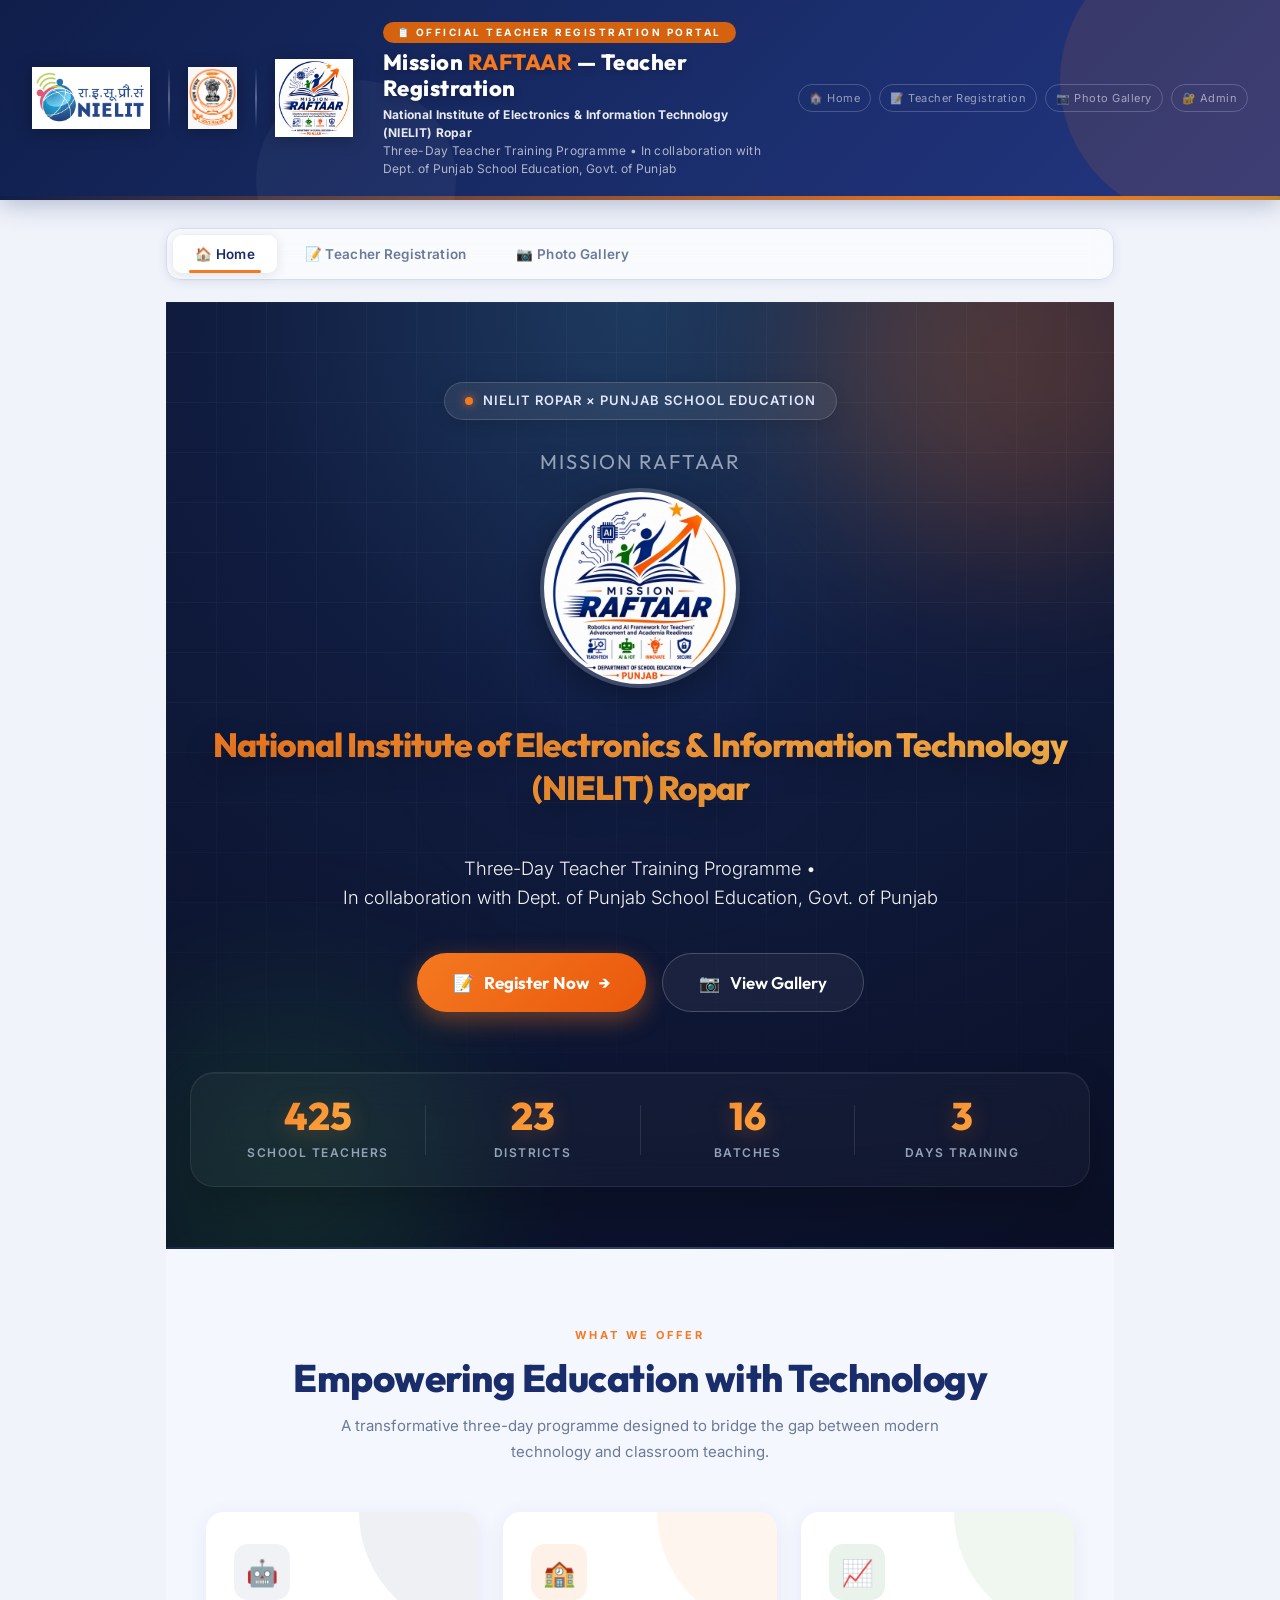
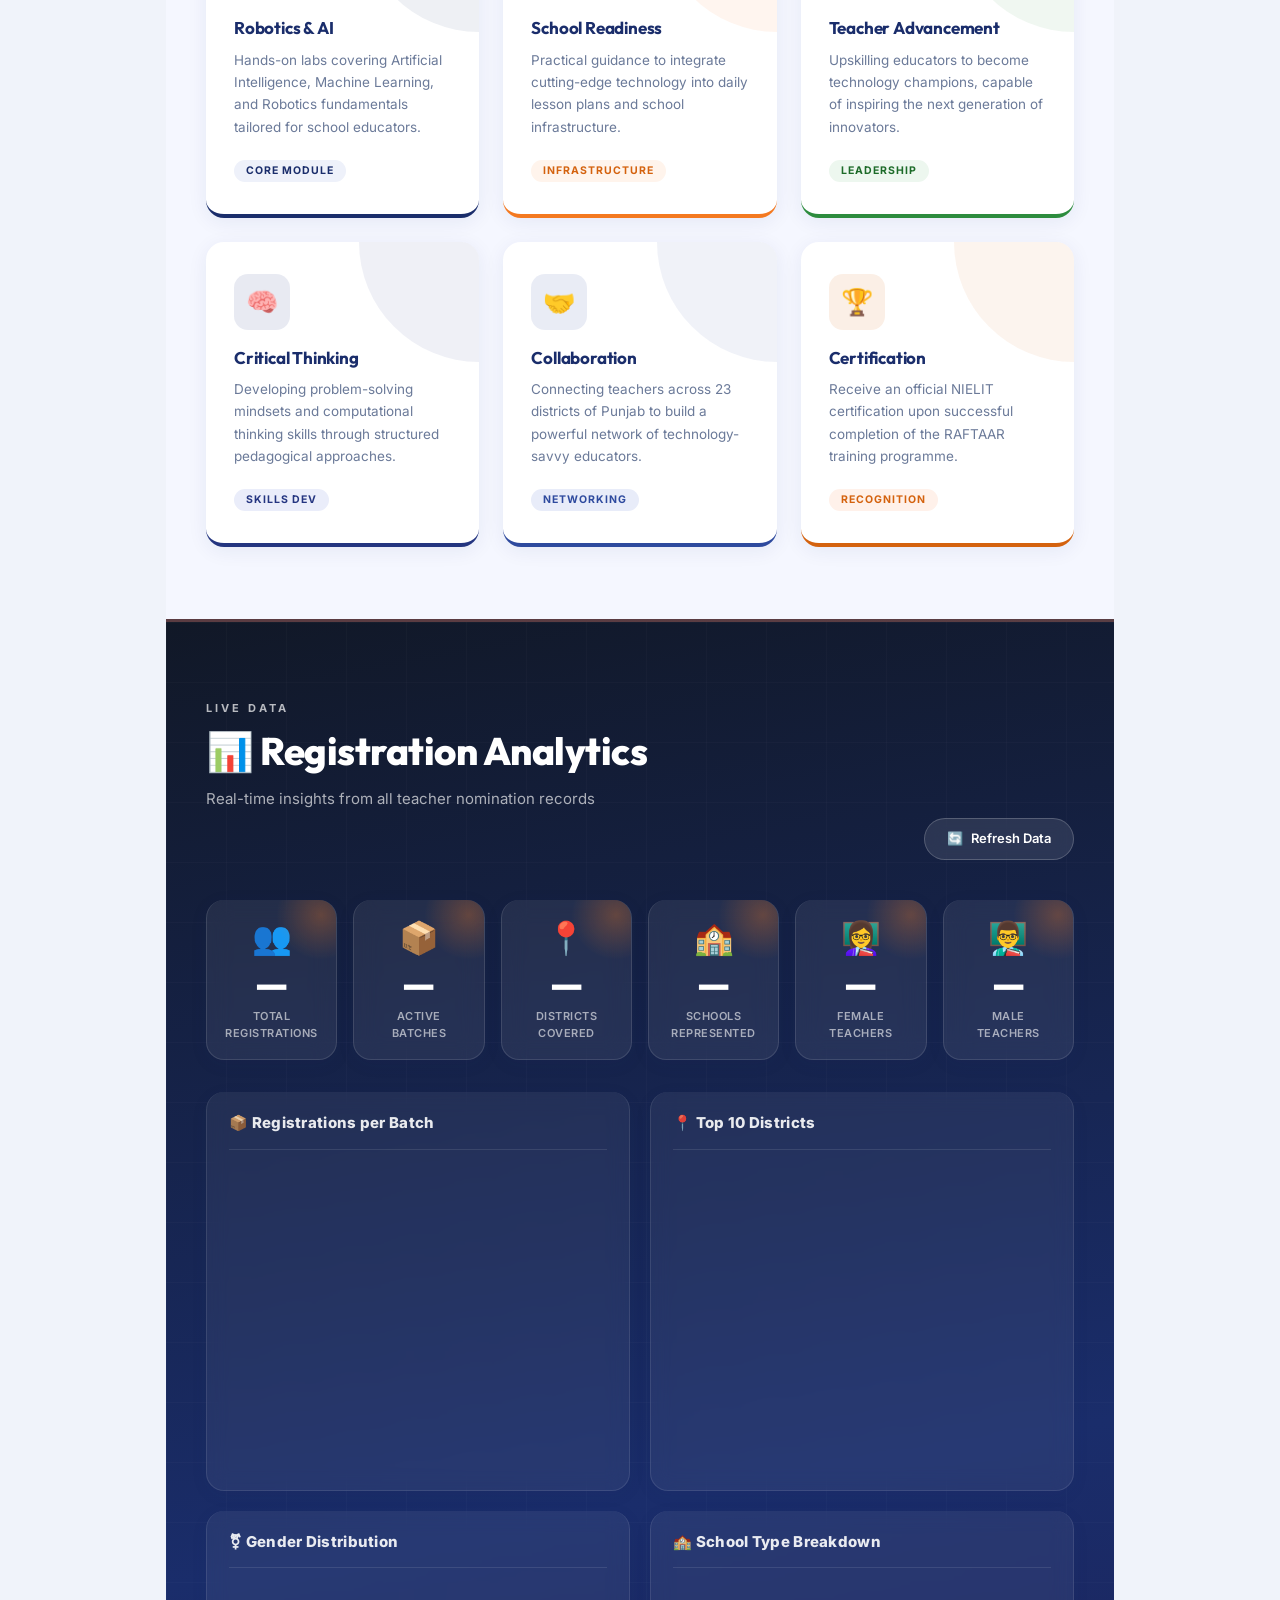
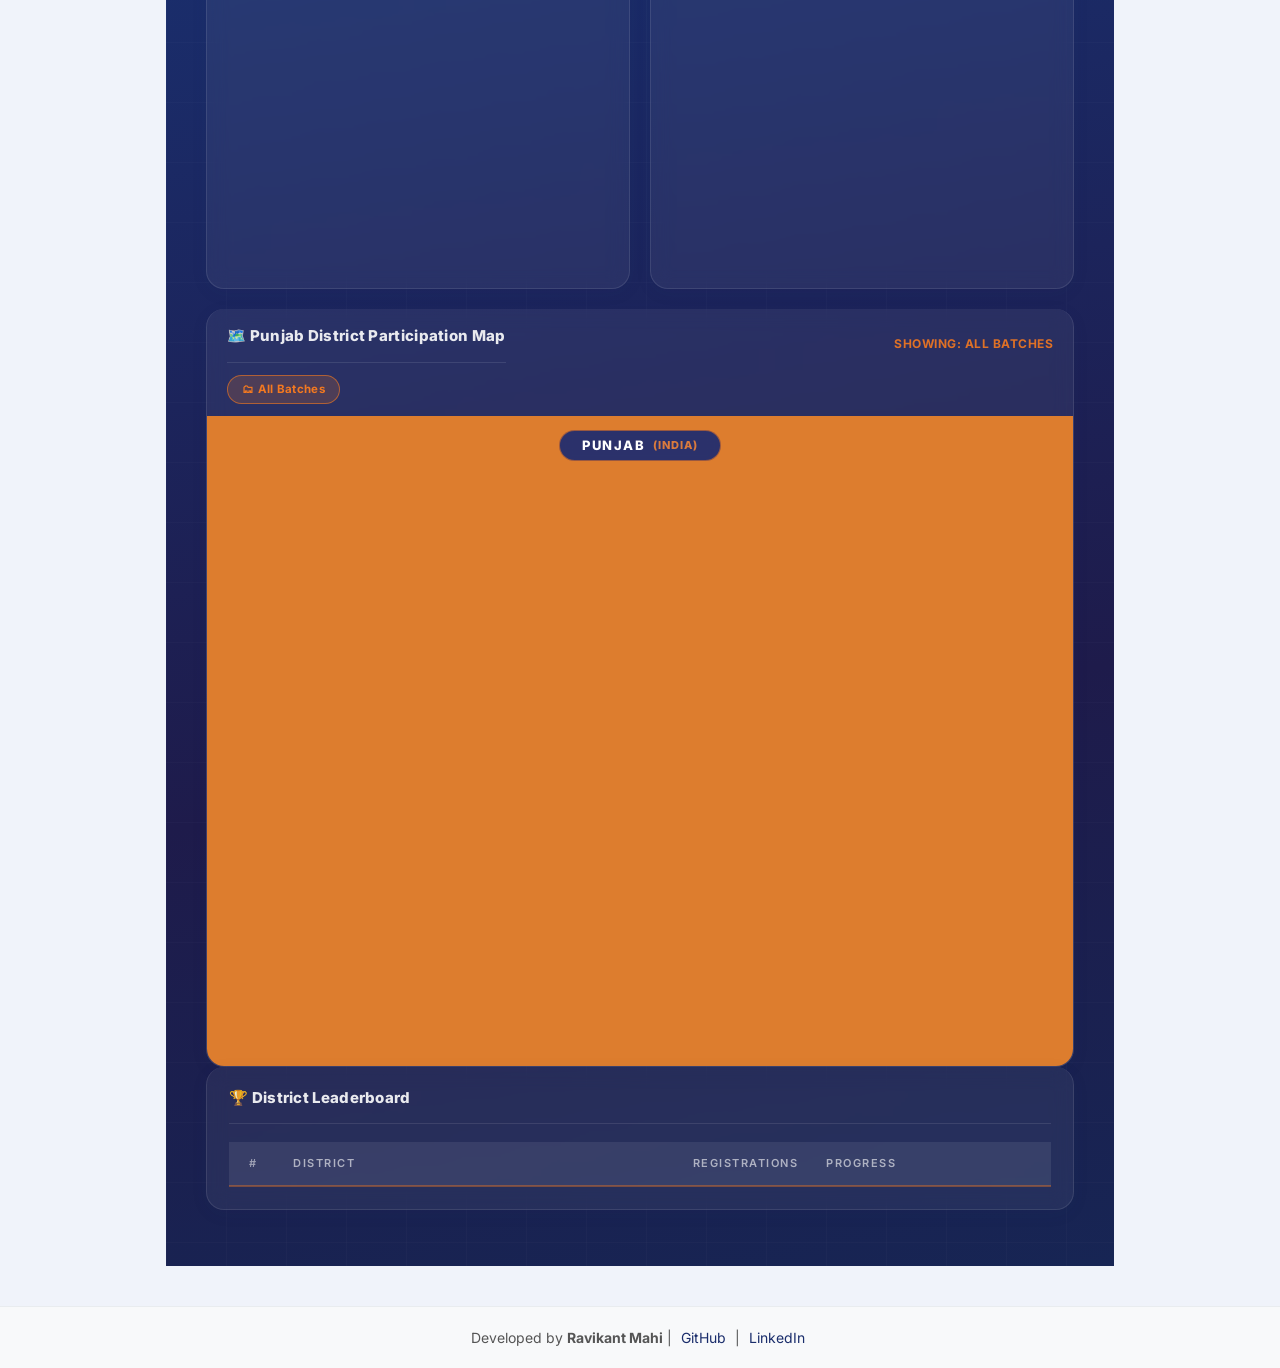
==== commit 62cd4e2c: "Add punajab map and other chnages" ====
--- a/index.html
+++ b/index.html
@@ -8,12 +8,28 @@
   <meta name="description"
     content="NIELIT Ropar — RAFTAAR (Robotics and AI Framework for Teachers' Advancement and Academia Readiness). Official teacher registration portal for Three-Day Training Programme in collaboration with Department of Punjab School Education, Govt. of Punjab.">
 
+  <!-- DNS prefetch for all external origins -->
+  <link rel="dns-prefetch" href="https://cdn.jsdelivr.net">
+  <link rel="dns-prefetch" href="https://unpkg.com">
+  <link rel="dns-prefetch" href="https://cdnjs.cloudflare.com">
+  <link rel="dns-prefetch" href="https://raftaar-backend-t93i.onrender.com">
+  <link rel="preconnect" href="https://raftaar-backend-t93i.onrender.com" crossorigin>
+  <link rel="preconnect" href="https://fonts.googleapis.com">
+  <link rel="preconnect" href="https://fonts.gstatic.com" crossorigin>
+
+  <!-- Preload critical local assets -->
+  <link rel="preload" href="punjab_districts.geojson" as="fetch" crossorigin>
+
+  <!-- Critical CSS: Bootstrap + our styles (render-blocking intentionally) -->
   <link href="https://cdn.jsdelivr.net/npm/bootstrap@5.3.0/dist/css/bootstrap.min.css" rel="stylesheet">
-  <script src="https://cdn.jsdelivr.net/npm/chart.js@4.4.0/dist/chart.umd.min.js"></script>
+  <link rel="stylesheet" href="https://unpkg.com/leaflet@1.9.4/dist/leaflet.css">
   <link href="style.css" rel="stylesheet">
 
-  <script src="https://cdnjs.cloudflare.com/ajax/libs/html2pdf.js/0.10.1/html2pdf.bundle.min.js"></script>
-  <script src="https://cdn.jsdelivr.net/npm/xlsx/dist/xlsx.full.min.js"></script>
+  <!-- Chart.js: defer so it doesn't block HTML parsing -->
+  <script src="https://cdn.jsdelivr.net/npm/chart.js@4.4.0/dist/chart.umd.min.js" defer></script>
+
+  <!-- SheetJS (XLSX): required for Export Excel button in Admin panel -->
+  <script src="https://cdn.jsdelivr.net/npm/xlsx@0.18.5/dist/xlsx.full.min.js"></script>
 </head>
 
 <body>
@@ -382,8 +398,7 @@
             </h1>
 
             <!-- Subtitle -->
-            <p class="hero-subtitle"
-              style="color: rgba(255,255,255,0.95); margin-top: 20px; animation: none;">
+            <p class="hero-subtitle" style="color: rgba(255,255,255,0.95); margin-top: 20px; animation: none;">
               <span style="display: inline-block; animation: fadeInUp 0.7s ease 0.3s both;">Three-Day Teacher Training
                 Programme &bull;</span> <br>
               <span style="display: inline-block; animation: fadeInUp 0.7s ease 0.4s both;">In collaboration with Dept.
@@ -566,6 +581,93 @@
               <div style="position:relative; height:280px; display:flex; align-items:center; justify-content:center;">
                 <canvas id="chartSchoolType"></canvas>
               </div>
+            </div>
+          </div>
+
+          <!-- ─── PUNJAB DISTRICT MAP ─── -->
+          <div class="dash-chart-card chart-v2" style="padding:0; overflow:hidden;">
+
+            <!-- Map card header with title + batch filter -->
+            <div style="padding:16px 20px 0;">
+              <div style="display:flex; align-items:center; justify-content:space-between; flex-wrap:wrap; gap:10px; margin-bottom:12px;">
+                <div class="dash-chart-title" style="margin:0;">🗺️ Punjab District Participation Map</div>
+                <div id="mapBatchLabel" style="font-size:12px; font-weight:700; color:rgba(244,121,32,0.9); letter-spacing:0.5px; text-transform:uppercase;">Showing: All Batches</div>
+              </div>
+
+              <!-- Batch filter pill bar -->
+              <div id="mapBatchBar" style="
+                display:flex; gap:6px; flex-wrap:nowrap; overflow-x:auto;
+                padding-bottom:12px;
+                scrollbar-width:thin;
+                scrollbar-color:rgba(244,121,32,0.4) transparent;
+              ">
+                <button onclick="filterMapByBatch('ALL')" data-batch="ALL"
+                  class="map-batch-btn map-batch-active"
+                  style="flex-shrink:0; padding:5px 14px; border-radius:20px; border:1.5px solid rgba(244,121,32,0.6);
+                    background:rgba(244,121,32,0.18); color:#f47920; font-size:11.5px; font-weight:700;
+                    cursor:pointer; white-space:nowrap; transition:all 0.2s; letter-spacing:0.3px;
+                    font-family:'Inter',sans-serif;">
+                  🗂 All Batches
+                </button>
+                <!-- Batch-1 to Batch-16 generated by JS on load -->
+              </div>
+            </div>
+
+            <!-- Map wrapper (full width, no sidebar) -->
+            <div style="position:relative; width:100%;">
+
+              <!-- Punjab (INDIA) heading overlay -->
+              <div style="
+                position:absolute; top:14px; left:50%; transform:translateX(-50%);
+                z-index:900; pointer-events:none;
+                background:rgba(4, 33, 121, 0.82);
+                border:1.5px solid rgba(244,121,32,0.55);
+                border-radius:30px;
+                padding:5px 22px;
+                display:flex; align-items:center; gap:8px;
+                backdrop-filter:blur(6px);
+                white-space:nowrap;
+              ">
+                <span style="font-size:13px; font-weight:800; color:#fff; letter-spacing:1.5px; text-transform:uppercase;">Punjab</span>
+                <span style="font-size:11px; font-weight:800; color:rgba(237, 131, 56, 0.9); letter-spacing:1px;">(INDIA)</span>
+              </div>
+
+              <!-- Map container -->
+              <div id="punjabDistrictMap" style="width:100%; height:580px; background:#dd7d2e; min-height:320px;"></div>
+              <style>
+                #punjabDistrictMap { z-index: 1; }
+                .leaflet-container { background: #cae0dd !important; }
+                path:focus,
+                .leaflet-interactive:focus,
+                #punjabDistrictMap .leaflet-container:focus { outline: none !important; }
+                .raftaar-map-tooltip {
+                  background: rgba(36, 122, 202, 0.97) !important;
+                  border: 1px solid rgba(244, 145, 75, 0.5) !important;
+                  border-radius: 10px !important;
+                  color: rgb(238, 139, 40) !important;
+                  box-shadow: 0 8px 32px rgba(26, 25, 25, 0.5) !important;
+                  padding: 10px 16px !important;
+                  font-family: 'Outfit','Inter',sans-serif !important;
+                  text-align: center;
+                  pointer-events: none;
+                  min-width: 130px;
+                }
+                .leaflet-tooltip-top.raftaar-map-tooltip::before {
+                  border-top-color: rgba(244, 53, 32, 0.5) !important;
+                }
+                /* ── Desktop only ── */
+                @media (min-width: 901px) {
+                  #punjabDistrictMap { height: 650px !important; }
+                }
+                /* ── Tablet ── */
+                @media (min-width: 601px) and (max-width: 900px) {
+                  #punjabDistrictMap { height: 460px !important; }
+                }
+                /* ── Mobile ── */
+                @media (max-width: 600px) {
+                  #punjabDistrictMap { height: 360px !important; min-height: 280px !important; }
+                }
+              </style>
             </div>
           </div>
 
@@ -640,8 +742,22 @@
                 </div>
                 <div class="row g-3 mb-2">
                   <div class="col-md-3">
+                    <label class="form-label">District <span class="req">*</span></label>
+                    <select class="form-select" id="districtSelect" required>
+                      <option value="">— Select District —</option>
+                    </select>
+                    <span class="field-error hidden" id="err-district">Please select a district.</span>
+                  </div>
+                  <div class="col-md-3">
+                    <label class="form-label">UDISE Code <span class="req">*</span></label>
+                    <select class="form-select" id="udiseSelect" required disabled>
+                      <option value="">— Select UDISE —</option>
+                    </select>
+                    <span class="field-error hidden" id="err-udise">Please select a UDISE code.</span>
+                  </div>
+                  <div class="col-md-3">
                     <label class="form-label">Batch <span class="req">*</span></label>
-                    <select class="form-select" id="batchId" required>
+                    <select class="form-select" id="batchId" required disabled>
                       <option value="">— Select Batch —</option>
                       <option value="BATCH-1">Batch-1</option>
                       <option value="BATCH-2">Batch-2</option>
@@ -661,20 +777,6 @@
                       <option value="BATCH-16">Batch-16</option>
                     </select>
                     <span class="field-error hidden" id="err-batch">Please select a batch.</span>
-                  </div>
-                  <div class="col-md-3">
-                    <label class="form-label">District <span class="req">*</span></label>
-                    <select class="form-select" id="districtSelect" required disabled>
-                      <option value="">— Select District —</option>
-                    </select>
-                    <span class="field-error hidden" id="err-district">Please select a district.</span>
-                  </div>
-                  <div class="col-md-3">
-                    <label class="form-label">UDISE Code <span class="req">*</span></label>
-                    <select class="form-select" id="udiseSelect" required disabled>
-                      <option value="">— Select UDISE —</option>
-                    </select>
-                    <span class="field-error hidden" id="err-udise">Please select a UDISE code.</span>
                   </div>
                   <div class="col-md-3">
                     <label class="form-label">State</label>
@@ -1266,12 +1368,35 @@
   <div class="confetti-container" id="confettiContainer"></div>
 
   <!-- Developer Footer -->
-  <footer style="text-align: center; padding: 20px; font-size: 14px; color: #555; background: #f8f9fa; border-top: 1px solid #e9ecef; margin-top: auto; width: 100%; position: relative; z-index: 10;">
-    Developed by <strong>Ravikant Mahi</strong> | 
-    <a href="https://github.com/Ravikantmahi" target="_blank" style="color: #1a2d6b; text-decoration: none; margin: 0 5px;">GitHub</a> | 
-    <a href="https://www.linkedin.com/in/ravikantmahi/" target="_blank" style="color: #1a2d6b; text-decoration: none; margin: 0 5px;">LinkedIn</a>
+  <footer
+    style="text-align: center; padding: 20px; font-size: 14px; color: #555; background: #f8f9fa; border-top: 1px solid #e9ecef; margin-top: auto; width: 100%; position: relative; z-index: 10;">
+    Developed by <strong>Ravikant Mahi</strong> |
+    <a href="https://github.com/Ravikantmahi" target="_blank"
+      style="color: #1a2d6b; text-decoration: none; margin: 0 5px;">GitHub</a> |
+    <a href="https://www.linkedin.com/in/ravikantmahi/" target="_blank"
+      style="color: #1a2d6b; text-decoration: none; margin: 0 5px;">LinkedIn</a>
   </footer>
 
+  <!-- Heavy scripts deferred to end of body — don't block page paint -->
+  <script src="https://unpkg.com/leaflet@1.9.4/dist/leaflet.js" defer></script>
+  <script src="https://cdn.jsdelivr.net/npm/bootstrap@5.3.0/dist/js/bootstrap.bundle.min.js" defer></script>
+  <!-- html2pdf & xlsx only needed when user prints/exports — load lazily -->
+  <script>
+    function loadHtml2Pdf(cb) {
+      if (window.html2pdf) { cb && cb(); return; }
+      const s = document.createElement('script');
+      s.src = 'https://cdnjs.cloudflare.com/ajax/libs/html2pdf.js/0.10.1/html2pdf.bundle.min.js';
+      s.onload = cb; document.head.appendChild(s);
+    }
+    function loadXlsx(cb) {
+      if (window.XLSX) { cb && cb(); return; }
+      const s = document.createElement('script');
+      s.src = 'https://cdn.jsdelivr.net/npm/xlsx/dist/xlsx.full.min.js';
+      s.onload = cb; document.head.appendChild(s);
+    }
+  </script>
+  <script src="script.js" defer></script>
+
 </body>
 
 </html>
--- a/style.css
+++ b/style.css
@@ -6,23 +6,30 @@
 @import url('https://fonts.googleapis.com/css2?family=Inter:wght@300;400;500;600;700;800&family=Outfit:wght@400;600;700;800&display=swap');
 
 :root {
-  --navy:      #1a2d6b;
-  --navy-dark: #0f1e4a;
-  --navy-mid:  #243580;
-  --orange:    #f47920;
-  --orange-dk: #d4620e;
-  --green:     #2d8c3e;
-  --green-lt:  #39a84e;
-  --white:     #ffffff;
-  --bg:        #f0f3fa;
-  --card-bg:   #ffffff;
-  --text:      #1e2a45;
-  --text-muted:#6b7a99;
-  --border:    #d6ddef;
-  --shadow:    0 8px 32px rgba(26,45,107,0.13);
-  --shadow-sm: 0 2px 12px rgba(26,45,107,0.08);
-  --radius:    14px;
-  --radius-sm: 8px;
+  --navy:       #1a2d6b;
+  --navy-dark:  #0f1e4a;
+  --navy-mid:   #243580;
+  --navy-light: #2e4a9e;
+  --orange:     #f47920;
+  --orange-dk:  #d4620e;
+  --orange-lt:  #ffb84d;
+  --green:      #2d8c3e;
+  --green-lt:   #39a84e;
+  --white:      #ffffff;
+  --bg:         #f0f3fa;
+  --card-bg:    #ffffff;
+  --text:       #1e2a45;
+  --text-muted: #6b7a99;
+  --border:     #d6ddef;
+  --shadow:     0 8px 32px rgba(26,45,107,0.13);
+  --shadow-sm:  0 2px 12px rgba(26,45,107,0.08);
+  --radius:     14px;
+  --radius-sm:  8px;
+  /* Semantic aliases — keep all colour decisions in one place */
+  --accent:     var(--orange);
+  --accent-dk:  var(--orange-dk);
+  --success:    var(--green);
+  --success-lt: var(--green-lt);
 }
 
 * { box-sizing: border-box; margin: 0; padding: 0; }
@@ -138,7 +145,7 @@
 
 .header-badge {
   display: inline-block;
-  background: var(--orange);
+  background: var(--orange-dk);   /* darker bg → #fff text now passes WCAG AA */
   color: #fff;
   font-size: 10px;
   font-weight: 700;
@@ -151,8 +158,8 @@
 }
 
 @keyframes pulse-badge {
-  0%, 100% { box-shadow: 0 0 0 0 rgba(244,121,32,0.4); }
-  50% { box-shadow: 0 0 0 6px rgba(244,121,32,0); }
+  0%, 100% { box-shadow: 0 0 0 0 rgba(212,98,14,0.4); }
+  50% { box-shadow: 0 0 0 6px rgba(212,98,14,0); }
 }
 
 .header-title {
@@ -952,7 +959,7 @@
   position: fixed;
   inset: 0;
   z-index: 9999;
-  background: linear-gradient(135deg, #0f1e4a 0%, #1a2d6b 50%, #243580 100%);
+  background: linear-gradient(135deg, var(--navy-dark) 0%, var(--navy) 50%, var(--navy-mid) 100%);
   display: flex;
   align-items: center;
   justify-content: center;
@@ -990,7 +997,7 @@
   width: 90px;
   height: 90px;
   border-radius: 50%;
-  background: linear-gradient(135deg, #2d8c3e, #39a84e);
+  background: linear-gradient(135deg, var(--green), var(--green-lt));
   display: flex;
   align-items: center;
   justify-content: center;
@@ -1033,7 +1040,7 @@
   margin-bottom: 28px;
 }
 
-.success-subtitle strong { color: #f47920; font-weight: 700; }
+.success-subtitle strong { color: var(--orange); font-weight: 700; }
 
 .success-id-card {
   background: rgba(255,255,255,0.08);
@@ -1049,7 +1056,7 @@
   content: '';
   position: absolute;
   left: 0; top: 0; bottom: 0; width: 4px;
-  background: linear-gradient(to bottom, #f47920, #d4620e);
+  background: linear-gradient(to bottom, var(--orange), var(--orange-dk));
 }
 
 .success-id-label {
@@ -1065,7 +1072,7 @@
   font-family: 'Inter', monospace;
   font-size: 26px;
   font-weight: 800;
-  color: #f47920;
+  color: var(--orange);
   letter-spacing: 2px;
 }
 
@@ -1151,12 +1158,12 @@
    DASHBOARD STYLES
 ══════════════════════════════════════════ */
 .dash-kpi {
-  background: #fff;
+  background: var(--card-bg);
   border-radius: 14px;
   padding: 22px 18px 18px;
   text-align: center;
   box-shadow: 0 4px 18px rgba(26,45,107,0.07);
-  border-top: 4px solid #1a2d6b;
+  border-top: 4px solid var(--navy);
   transition: transform 0.22s ease, box-shadow 0.22s ease;
 }
 .dash-kpi:hover {
@@ -1171,13 +1178,13 @@
 .dash-kpi-val {
   font-size: 2.2rem;
   font-weight: 800;
-  color: #f47920;
+  color: var(--orange);
   line-height: 1.1;
   font-family: 'Outfit', sans-serif;
 }
 .dash-kpi-label {
   font-size: 12px;
-  color: #6b7a99;
+  color: var(--text-muted);
   font-weight: 600;
   margin-top: 4px;
   text-transform: uppercase;
@@ -1185,16 +1192,16 @@
 }
 
 .dash-chart-card {
-  background: #fff;
+  background: var(--card-bg);
   border-radius: 14px;
   padding: 20px 22px 22px;
   box-shadow: 0 4px 18px rgba(26,45,107,0.06);
-  border-top: 4px solid #f47920;
+  border-top: 4px solid var(--orange);
 }
 .dash-chart-title {
   font-size: 14px;
   font-weight: 800;
-  color: #172d6b;
+  color: var(--navy);
   margin-bottom: 16px;
   letter-spacing: 0.3px;
 }
@@ -1234,24 +1241,24 @@
 }
 .orb-1 {
   width: 400px; height: 400px;
-  background: #f47920;
+  background: #f47920;   /* var(--orange) */
   top: -150px; right: -100px;
   opacity: 0.25;
 }
 .orb-2 {
   width: 350px; height: 350px;
-  background: #2d8c3e;
+  background: #2d8c3e;   /* var(--green) */
   bottom: -100px; left: -50px;
   animation-delay: -4s;
   opacity: 0.2;
 }
 .orb-3 {
   width: 250px; height: 250px;
-  background: #00f0ff;
+  background: #1a2d6b;   /* var(--navy) — replaces off-brand cyan */
   top: 40%; left: 50%;
   transform: translate(-50%, -50%);
   animation-delay: -8s;
-  opacity: 0.15;
+  opacity: 0.22;
 }
 @keyframes orbFloat {
   0%, 100% { transform: translateY(0px) scale(1); }
@@ -1309,9 +1316,9 @@
 }
 .badge-dot {
   width: 8px; height: 8px;
-  background: #00f0ff;
+  background: var(--orange);            /* on-brand orange dot */
   border-radius: 50%;
-  box-shadow: 0 0 10px #00f0ff;
+  box-shadow: 0 0 10px rgba(244,121,32,0.8);
   animation: pulseDot 2s ease-in-out infinite;
 }
 @keyframes pulseDot {
@@ -1361,7 +1368,7 @@
 }
 .title-accent {
   display: block;
-  background: linear-gradient(135deg, #f47920 0%, #ffb84d 50%, #f47920 100%);
+  background: linear-gradient(135deg, var(--orange) 0%, var(--orange-lt) 50%, var(--orange) 100%);
   background-size: 200% auto;
   -webkit-background-clip: text;
   -webkit-text-fill-color: transparent;
@@ -1472,12 +1479,12 @@
   font-family: 'Outfit', sans-serif;
   font-size: clamp(2rem, 3vw, 2.5rem);
   font-weight: 800;
-  background: linear-gradient(135deg, #fbbf24 0%, #f59e0b 100%);
+  background: linear-gradient(135deg, var(--orange) 0%, var(--orange-lt) 100%);  /* on-brand orange gradient */
   -webkit-background-clip: text;
   -webkit-text-fill-color: transparent;
   line-height: 1;
   margin-bottom: 8px;
-  filter: drop-shadow(0 4px 10px rgba(251,191,36,0.2));
+  filter: drop-shadow(0 4px 10px rgba(244,121,32,0.25));
 }
 .hero-stat-lbl {
   font-size: 12px;
@@ -1590,13 +1597,14 @@
 .feat-card:hover { transform: translateY(-10px); box-shadow: 0 20px 40px rgba(26,45,107,0.13); }
 .feat-card:hover::before { opacity: 0.13; }
 
-/* Color variants */
-.feat-card--blue  { border-color: #1a2d6b; } .feat-card--blue::before  { background: #1a2d6b; }
-.feat-card--orange{ border-color: #f47920; } .feat-card--orange::before{ background: #f47920; }
-.feat-card--green { border-color: #2d8c3e; } .feat-card--green::before { background: #2d8c3e; }
-.feat-card--purple{ border-color: #7c3aed; } .feat-card--purple::before{ background: #7c3aed; }
-.feat-card--teal  { border-color: #0891b2; } .feat-card--teal::before  { background: #0891b2; }
-.feat-card--red   { border-color: #e11d48; } .feat-card--red::before   { background: #e11d48; }
+/* Color variants — all from brand palette only */
+.feat-card--blue   { border-color: var(--navy); }      .feat-card--blue::before   { background: var(--navy); }
+.feat-card--orange { border-color: var(--orange); }    .feat-card--orange::before { background: var(--orange); }
+.feat-card--green  { border-color: var(--green); }     .feat-card--green::before  { background: var(--green); }
+/* Remap off-brand purple → navy-mid, teal → navy-light, red → orange-dk */
+.feat-card--purple { border-color: var(--navy-mid); }  .feat-card--purple::before { background: var(--navy-mid); }
+.feat-card--teal   { border-color: var(--navy-light); }.feat-card--teal::before   { background: var(--navy-light); }
+.feat-card--red    { border-color: var(--orange-dk); } .feat-card--red::before    { background: var(--orange-dk); }
 
 .feat-icon-wrap {
   width: 56px; height: 56px;
@@ -1608,9 +1616,9 @@
 }
 .feat-card--orange .feat-icon-wrap { background: rgba(244,121,32,0.1); }
 .feat-card--green  .feat-icon-wrap { background: rgba(45,140,62,0.1); }
-.feat-card--purple .feat-icon-wrap { background: rgba(124,58,237,0.1); }
-.feat-card--teal   .feat-icon-wrap { background: rgba(8,145,178,0.1); }
-.feat-card--red    .feat-icon-wrap { background: rgba(225,29,72,0.1); }
+.feat-card--purple .feat-icon-wrap { background: rgba(36,53,128,0.1); }   /* navy-mid tint */
+.feat-card--teal   .feat-icon-wrap { background: rgba(46,74,158,0.1); }   /* navy-light tint */
+.feat-card--red    .feat-icon-wrap { background: rgba(212,98,14,0.1); }   /* orange-dk tint */
 
 .feat-title {
   font-family: 'Outfit', sans-serif;
@@ -1637,11 +1645,11 @@
   background: #eef1fa;
   color: var(--navy);
 }
-.feat-card--orange .feat-tag { background: #fff4ec; color: #c85a08; }
+.feat-card--orange .feat-tag { background: #fff4ec; color: var(--orange-dk); }
 .feat-card--green  .feat-tag { background: #edf7ef; color: #1d6b29; }
-.feat-card--purple .feat-tag { background: #f3eeff; color: #5b21b6; }
-.feat-card--teal   .feat-tag { background: #e0f7fd; color: #0c6d8e; }
-.feat-card--red    .feat-tag { background: #feeaef; color: #9f1239; }
+.feat-card--purple .feat-tag { background: #eaedfa; color: var(--navy-mid); }  /* navy-mid tint */
+.feat-card--teal   .feat-tag { background: #e8ecf9; color: var(--navy-light); } /* navy-light tint */
+.feat-card--red    .feat-tag { background: #fff1ea; color: var(--orange-dk); } /* orange-dk tint */
 
 /* Scroll-reveal animation for feat cards */
 .home-reveal {
@@ -1737,7 +1745,7 @@
   position: absolute;
   top: -30px; right: -30px;
   width: 90px; height: 90px;
-  background: radial-gradient(circle, rgba(244,121,32,0.3), transparent 70%);
+  background: radial-gradient(circle, rgba(244,121,32,0.3), transparent 70%); /* var(--orange) alpha */
   border-radius: 50%;
   pointer-events: none;
 }
